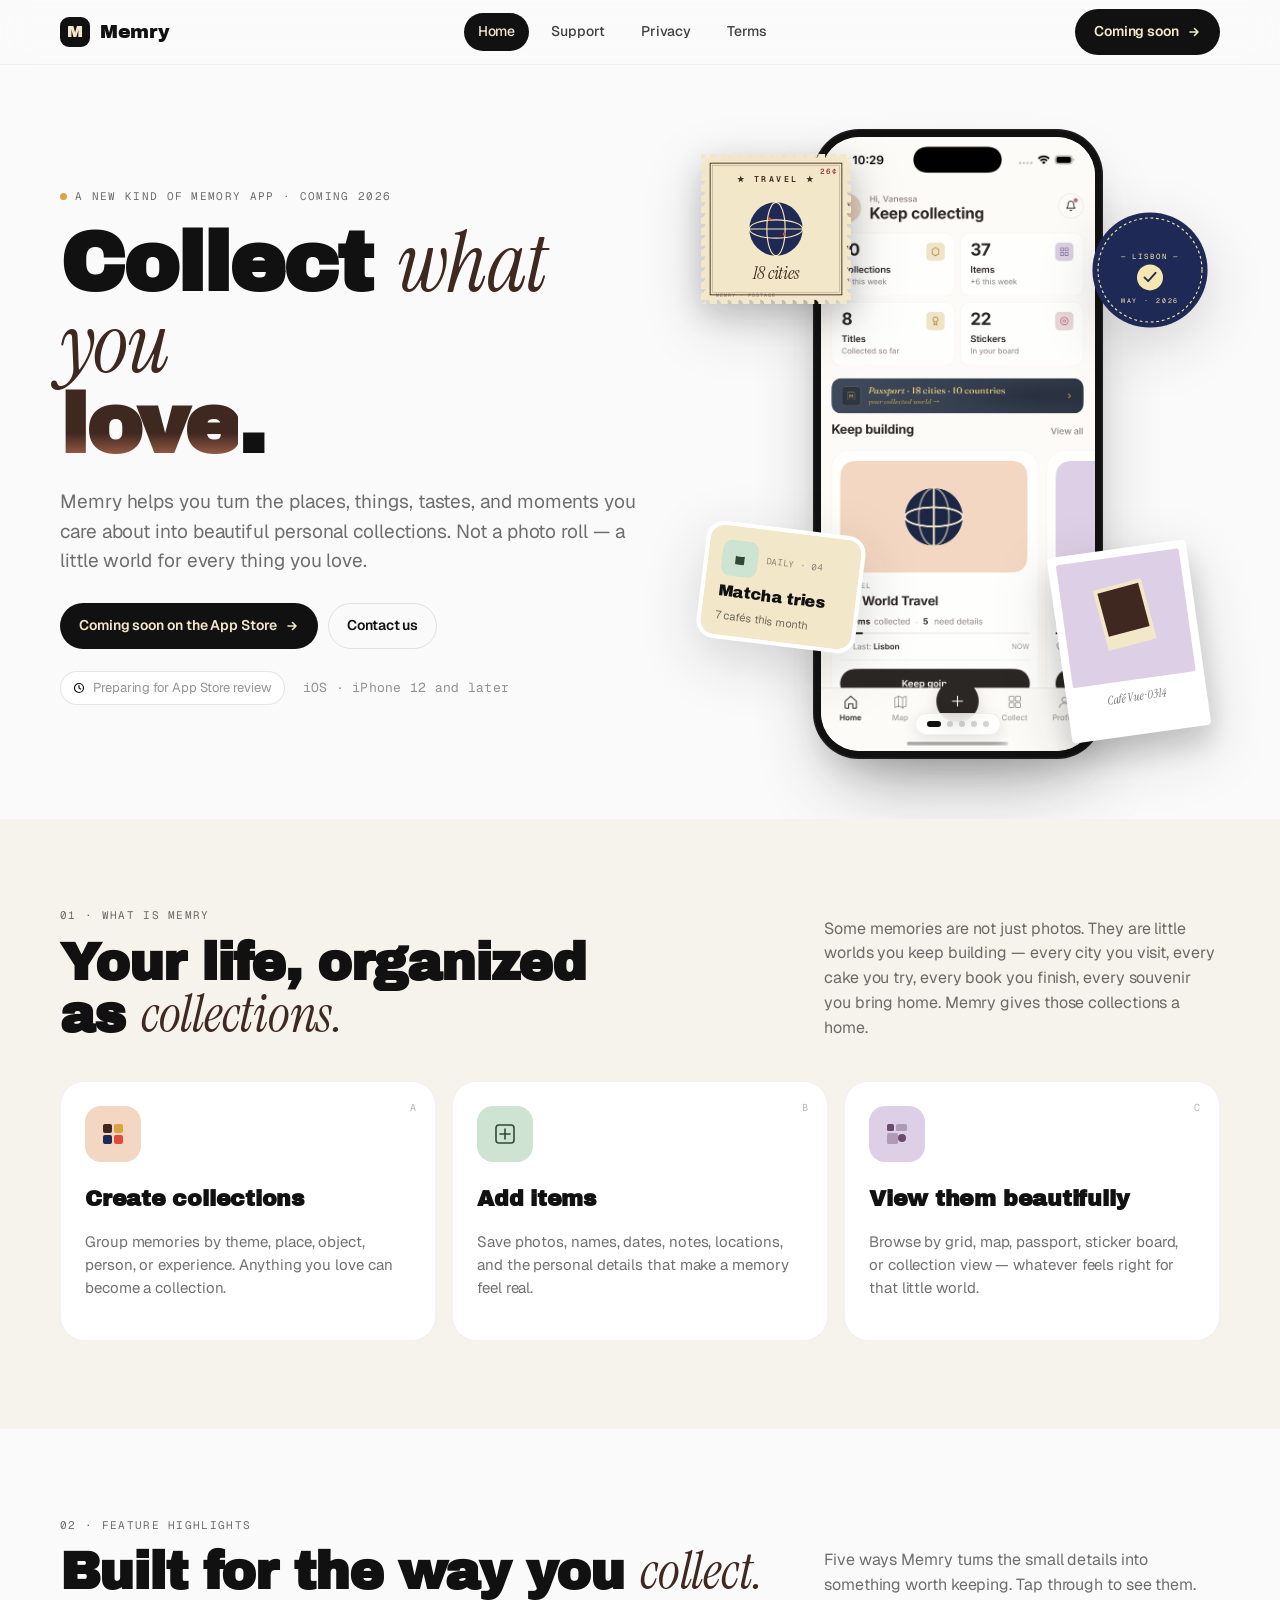
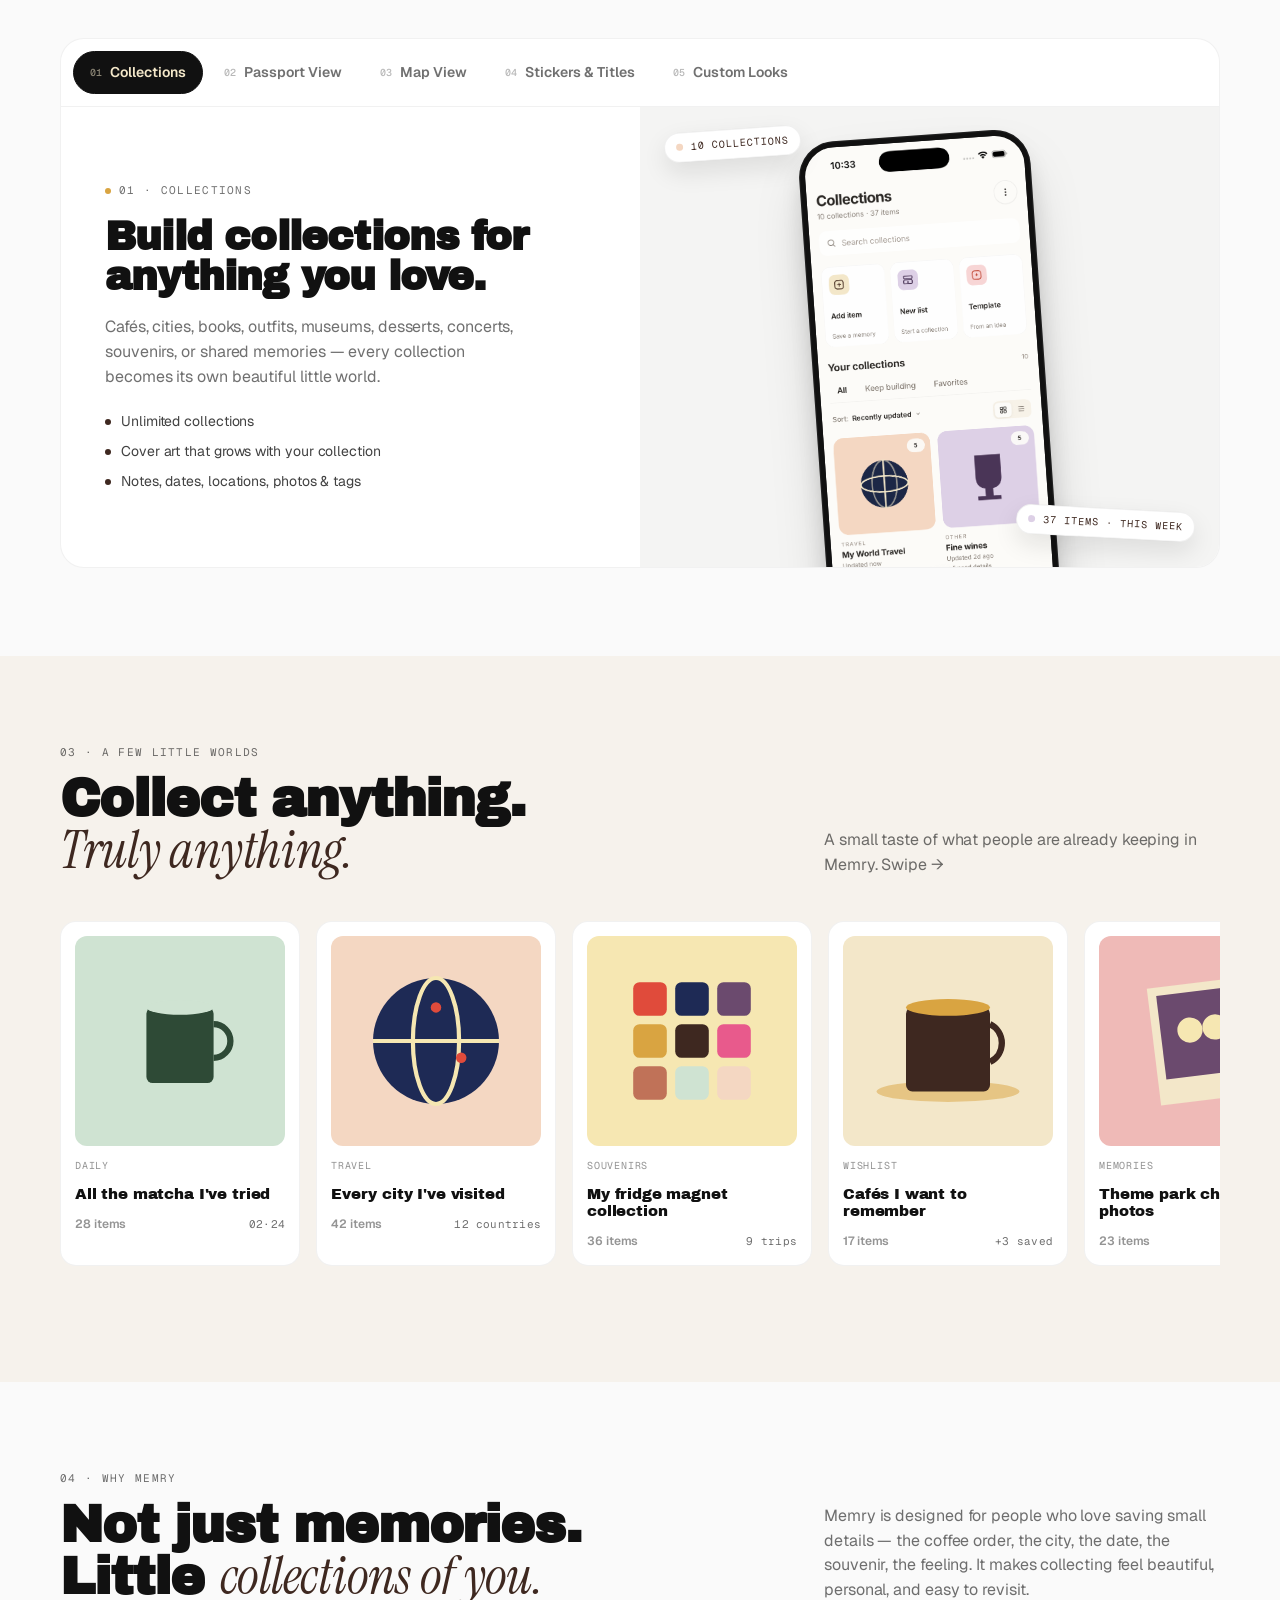
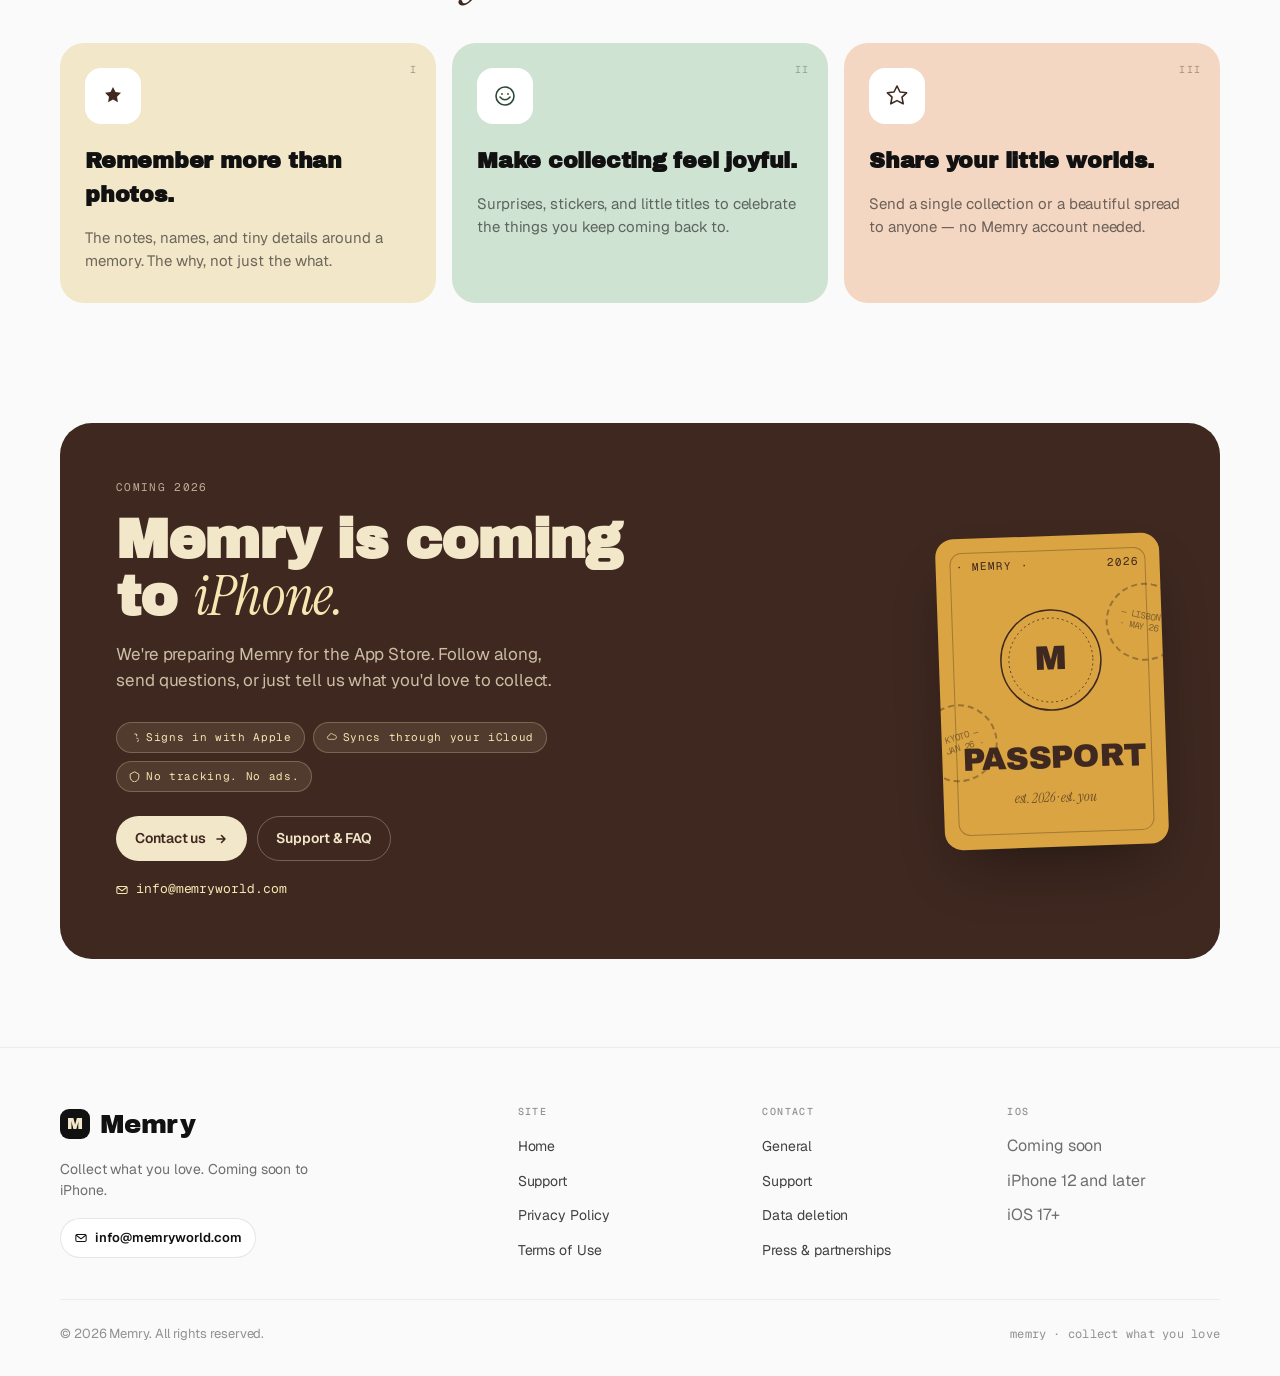
==== index.html @ 6cf56b03 "Switch to clean URLs to resolve redirect loop Cloudflare Workers Static Assets is enforcing its defa" ====
<!doctype html>
<html lang="en">
<head>
  <meta charset="utf-8"/>
  <meta name="viewport" content="width=device-width, initial-scale=1, viewport-fit=cover"/>
  <meta name="theme-color" content="#FAFAFA"/>
  <title>Memry · Collect what you love</title>
  <meta name="description" content="Memry helps you turn the places, things, tastes, and moments you care about into beautiful personal collections. Coming soon on the App Store."/>
  <meta property="og:title" content="Memry · Collect what you love"/>
  <meta property="og:description" content="Turn the places, things, tastes, and moments you care about into beautiful collections."/>
  <meta property="og:type" content="website"/>

  <link rel="preconnect" href="https://fonts.googleapis.com"/>
  <link rel="preconnect" href="https://fonts.gstatic.com" crossorigin/>
  <link href="https://fonts.googleapis.com/css2?family=Geist:wght@400;500;600;700&family=Geist+Mono:wght@400;500&family=Archivo+Black&family=Instrument+Serif:ital@0;1&display=swap" rel="stylesheet"/>
  <link rel="stylesheet" href="assets/site.css"/>
  <link rel="icon" type="image/svg+xml" href="data:image/svg+xml;utf8,<svg xmlns='http://www.w3.org/2000/svg' viewBox='0 0 32 32'><rect width='32' height='32' rx='9' fill='%23111'/><text x='16' y='22' text-anchor='middle' font-family='Archivo Black, sans-serif' font-size='18' fill='%23F3E7C9'>M</text></svg>"/>
</head>
<body>

<!-- =========================================================================
     HEADER
     ========================================================================= -->
<header class="site-header">
  <div class="bar">
    <a href="/" class="brand" aria-label="Memry home">
      <span class="logo-mark">M</span>
      <span class="wordmark">Memry</span>
    </a>

    <nav class="nav nav-desktop" aria-label="Primary">
      <a href="/" class="is-active">Home</a>
      <a href="/support">Support</a>
      <a href="/privacy">Privacy</a>
      <a href="/terms">Terms</a>
    </nav>

    <div class="nav-desktop">
      <a class="btn btn-primary" href="#launch">Coming soon
        <svg width="14" height="14" viewBox="0 0 14 14" fill="none"><path d="M3 7h8M7.5 3.5L11 7l-3.5 3.5" stroke="currentColor" stroke-width="1.6" stroke-linecap="round" stroke-linejoin="round"/></svg>
      </a>
    </div>

    <button class="menu-btn" data-nav-open aria-label="Open menu">
      <svg viewBox="0 0 18 18" fill="none"><path d="M2 5h14M2 9h14M2 13h14" stroke="currentColor" stroke-width="1.6" stroke-linecap="round"/></svg>
    </button>
  </div>
</header>

<div class="nav-sheet" data-nav-sheet>
  <div class="panel">
    <div style="display:flex;align-items:center;justify-content:space-between;margin-bottom:8px;">
      <div class="brand"><span class="logo-mark">M</span><span class="wordmark">Memry</span></div>
      <button class="menu-btn" data-nav-close aria-label="Close menu">
        <svg viewBox="0 0 18 18" fill="none"><path d="M4 4l10 10M14 4L4 14" stroke="currentColor" stroke-width="1.6" stroke-linecap="round"/></svg>
      </button>
    </div>
    <a href="/">Home <span class="mono muted" style="font-size:11px;">01</span></a>
    <a href="/support">Support <span class="mono muted" style="font-size:11px;">02</span></a>
    <a href="/privacy">Privacy <span class="mono muted" style="font-size:11px;">03</span></a>
    <a href="/terms">Terms <span class="mono muted" style="font-size:11px;">04</span></a>
    <div class="cta">
      <a class="btn btn-primary" href="#launch" style="justify-content:center;">Coming soon on the App Store</a>
      <a class="btn btn-ghost" href="mailto:info@memryworld.com" style="justify-content:center;">Contact us</a>
    </div>
  </div>
</div>

<!-- =========================================================================
     HERO
     ========================================================================= -->
<section class="hero">
  <div class="wrap">
    <div class="grid">

      <div class="hero-copy" data-reveal>
        <div class="eyebrow"><span class="dot"></span> A new kind of memory app · Coming 2026</div>

        <h1 class="headline">
          Collect <span class="serif">what you</span><br/><span class="word-cycle" data-cycle aria-live="polite"><span class="word-cur">love</span><span class="word-nxt" aria-hidden="true"></span><em class="word-period">.</em></span>
        </h1>

        <p class="sub">
          Memry helps you turn the places, things, tastes, and moments you care about into beautiful personal collections. Not a photo roll — a little world for every thing you love.
        </p>

        <div class="cta-row">
          <a class="btn btn-primary" href="#launch" data-magnet>
            Coming soon on the App Store
            <svg width="14" height="14" viewBox="0 0 14 14" fill="none"><path d="M3 7h8M7.5 3.5L11 7l-3.5 3.5" stroke="currentColor" stroke-width="1.6" stroke-linecap="round" stroke-linejoin="round"/></svg>
          </a>
          <a class="btn btn-ghost" href="mailto:info@memryworld.com" data-magnet>Contact us</a>
        </div>

        <div class="tiny-meta">
          <span class="pill">
            <svg width="12" height="12" viewBox="0 0 12 12" fill="none"><circle cx="6" cy="6" r="4.5" stroke="#111" stroke-width="1.2"/><path d="M6 3.5V6l1.6 1" stroke="#111" stroke-width="1.2" stroke-linecap="round"/></svg>
            Preparing for App Store review
          </span>
          <span class="mono">iOS · iPhone 12 and later</span>
        </div>
      </div>

      <!-- HERO STAGE — phone + floating stickers -->
      <div class="hero-stage" data-hero-stage data-reveal style="--d:.12s;">

        <!-- floating sticker · travel postage stamp (square) -->
        <div class="float f1" style="--r:-7deg;">
          <div class="stamp-postage">
            <svg viewBox="0 0 180 180" xmlns="http://www.w3.org/2000/svg" aria-label="Travel · 18 cities">
              <defs>
                <!-- top + bottom edge perforations -->
                <pattern id="perfHoriz" x="6" y="0" width="13" height="180" patternUnits="userSpaceOnUse">
                  <circle cx="0" cy="0" r="5" fill="black"/>
                  <circle cx="0" cy="180" r="5" fill="black"/>
                </pattern>
                <!-- left + right edge perforations -->
                <pattern id="perfVert" x="0" y="6" width="180" height="13" patternUnits="userSpaceOnUse">
                  <circle cx="0" cy="0" r="5" fill="black"/>
                  <circle cx="180" cy="0" r="5" fill="black"/>
                </pattern>
                <mask id="stampMask">
                  <rect width="180" height="180" fill="white"/>
                  <rect width="180" height="180" fill="url(#perfHoriz)"/>
                  <rect width="180" height="180" fill="url(#perfVert)"/>
                </mask>
              </defs>

              <g mask="url(#stampMask)">
                <!-- stamp paper -->
                <rect width="180" height="180" fill="#F3E7C9"/>

                <!-- inner border frames -->
                <rect x="11" y="11" width="158" height="158" fill="none" stroke="#3E2820" stroke-width="1.1"/>
                <rect x="14" y="14" width="152" height="152" fill="none" stroke="#3E2820" stroke-width="0.5" stroke-opacity="0.5"/>

                <!-- TRAVEL header -->
                <text x="90" y="34" text-anchor="middle"
                      font-family="'Geist Mono', monospace" font-size="10"
                      font-weight="600" letter-spacing="3" fill="#3E2820">★  TRAVEL  ★</text>

                <!-- globe art -->
                <g transform="translate(90, 90)">
                  <circle r="32" fill="#1E2A55"/>
                  <ellipse cx="0" cy="0" rx="32" ry="11" fill="none" stroke="#F6E7B2" stroke-width="1.4"/>
                  <ellipse cx="0" cy="0" rx="11" ry="32" fill="none" stroke="#F6E7B2" stroke-width="1.4"/>
                  <line x1="-32" y1="0" x2="32" y2="0" stroke="#F6E7B2" stroke-width="1.4"/>
                  <circle cx="-8" cy="-12" r="2" fill="#E04B3B"/>
                  <circle cx="10" cy="6" r="2" fill="#E04B3B"/>
                </g>

                <!-- caption -->
                <text x="90" y="150" text-anchor="middle"
                      font-family="'Instrument Serif', Georgia, serif"
                      font-style="italic" font-size="22" fill="#3E2820">18 cities</text>

                <!-- corner denomination -->
                <text x="164" y="24" text-anchor="end"
                      font-family="'Geist Mono', monospace" font-size="9"
                      font-weight="600" letter-spacing="1" fill="#9A3F3F">26¢</text>
                <text x="18" y="172" text-anchor="start"
                      font-family="'Geist Mono', monospace" font-size="6"
                      letter-spacing="1.2" fill="#3E2820" opacity="0.5">MEMRY · POSTAGE</text>
              </g>
            </svg>
          </div>
        </div>

        <!-- floating sticker · stamp -->
        <div class="float f2" style="--r:10deg;">
          <svg viewBox="0 0 140 140" width="130" height="130">
            <circle cx="70" cy="70" r="62" fill="#1E2A55"/>
            <circle cx="70" cy="70" r="56" fill="none" stroke="#F6E7B2" stroke-width="1.2" stroke-dasharray="3 3"/>
            <text x="70" y="58" text-anchor="middle" font-family="Geist Mono, monospace" font-size="8" letter-spacing="2" fill="#F6E7B2">— LISBON —</text>
            <circle cx="70" cy="78" r="14" fill="#F6E7B2"/>
            <path d="M64 78l4 4 8-9" stroke="#1E2A55" stroke-width="2" stroke-linecap="round" stroke-linejoin="round" fill="none"/>
            <text x="70" y="106" text-anchor="middle" font-family="Geist Mono, monospace" font-size="7" letter-spacing="2" fill="#F6E7B2">MAY · 2026</text>
          </svg>
        </div>

        <!-- the PHONE -->
        <div class="phone">
          <div class="screen">

            <!-- screen states (auto-cycle, real app screenshots) -->
            <div class="phone-states" data-phone-states>
              <div class="phone-state is-active" data-state="home">
                <img src="assets/screens/home.png" alt="Memry — Home screen" loading="eager" decoding="async" width="1206" height="2622"/>
              </div>
              <div class="phone-state" data-state="map">
                <img src="assets/screens/map.png" alt="Memry — Map screen" loading="lazy" decoding="async" width="1206" height="2622"/>
              </div>
              <div class="phone-state" data-state="collect">
                <img src="assets/screens/collect.png" alt="Memry — Collections screen" loading="lazy" decoding="async" width="1206" height="2622"/>
              </div>
              <div class="phone-state" data-state="passport">
                <img src="assets/screens/passport.png" alt="Memry — Passport view" loading="lazy" decoding="async" width="1206" height="2622"/>
              </div>
              <div class="phone-state" data-state="profile">
                <img src="assets/screens/profile.png" alt="Memry — Profile screen" loading="lazy" decoding="async" width="1206" height="2622"/>
              </div>
            </div>

            <!-- Screen indicator dots (overlay on home indicator area) -->
            <div class="phone-dots" data-phone-dots>
              <button class="is-active" aria-label="Show Home screen" data-goto="home"></button>
              <button aria-label="Show Map screen" data-goto="map"></button>
              <button aria-label="Show Collections screen" data-goto="collect"></button>
              <button aria-label="Show Passport view" data-goto="passport"></button>
              <button aria-label="Show Profile screen" data-goto="profile"></button>
            </div>

          </div>
        </div>

        <!-- floating sticker · matcha tile -->
        <div class="float f3" style="--r:7deg;">
          <div class="sticker" style="--r:7deg;">
            <div class="pad" style="background:var(--cream);display:flex;flex-direction:column;align-items:flex-start;gap:8px;padding:14px 14px 13px;">
              <div style="display:flex;align-items:center;gap:8px;width:100%;">
                <div style="width:36px;height:36px;border-radius:9px;background:var(--mint);display:grid;place-items:center;flex-shrink:0;">
                  <svg width="20" height="20" viewBox="0 0 40 40"><rect x="11" y="14" width="18" height="18" rx="2" fill="#2E4A36"/><ellipse cx="20" cy="14" rx="9" ry="2" fill="#CFE3D2"/></svg>
                </div>
                <div style="font-size:9px;font-family:'Geist Mono';letter-spacing:0.08em;text-transform:uppercase;color:var(--ink45);">DAILY · 04</div>
              </div>
              <div style="font-family:'Archivo Black';font-size:16px;letter-spacing:-0.015em;line-height:1.05;">Matcha tries</div>
              <div style="font-size:11px;color:var(--ink60);line-height:1.3;">7 cafés this month</div>
            </div>
          </div>
        </div>

        <!-- floating sticker · polaroid -->
        <div class="float f4" style="--r:-8deg;">
          <div style="background:#fff;padding:8px 8px 28px;border-radius:4px;box-shadow:0 16px 28px rgba(0,0,0,0.14);transform:rotate(-8deg);width:140px;">
            <div style="aspect-ratio:1/1;background:var(--lilac);border-radius:2px;overflow:hidden;position:relative;">
              <svg viewBox="0 0 100 100" style="position:absolute;inset:0;width:100%;height:100%;">
                <g transform="rotate(-7 50 50)">
                  <rect x="30" y="22" width="40" height="50" fill="#F3E7C9"/>
                  <rect x="33" y="25" width="34" height="36" fill="#3E2820"/>
                </g>
              </svg>
            </div>
            <div style="font-family:'Instrument Serif',serif;font-style:italic;font-size:12px;color:var(--ink60);margin-top:8px;text-align:center;">Café Vue · 03·14</div>
          </div>
        </div>

      </div>

    </div>
  </div>
</section>

<!-- =========================================================================
     SECTION 2 · WHAT IS MEMRY?
     ========================================================================= -->
<section class="section warm" id="what">
  <div class="wrap">
    <div class="head" data-reveal>
      <div>
        <div class="eyebrow">01 · What is Memry</div>
        <h2 class="title">Your life, organized as <span class="serif">collections.</span></h2>
      </div>
      <p>Some memories are not just photos. They are little worlds you keep building — every city you visit, every cake you try, every book you finish, every souvenir you bring home. Memry gives those collections a home.</p>
    </div>

    <div class="three-up">
      <article class="tile" data-reveal style="--d:.05s;">
        <div class="stamp">A</div>
        <div class="icon" style="background:var(--peach);">
          <svg width="28" height="28" viewBox="0 0 28 28" fill="none">
            <rect x="4" y="4"  width="9" height="9" rx="2" fill="#3E2820"/>
            <rect x="15" y="4"  width="9" height="9" rx="2" fill="#D9A441"/>
            <rect x="4" y="15" width="9" height="9" rx="2" fill="#1E2A55"/>
            <rect x="15" y="15" width="9" height="9" rx="2" fill="#E04B3B"/>
          </svg>
        </div>
        <h3>Create collections</h3>
        <p>Group memories by theme, place, object, person, or experience. Anything you love can become a collection.</p>
      </article>

      <article class="tile" data-reveal style="--d:.12s;">
        <div class="stamp">B</div>
        <div class="icon" style="background:var(--mint);">
          <svg width="28" height="28" viewBox="0 0 28 28" fill="none">
            <rect x="5" y="5" width="18" height="18" rx="3" fill="none" stroke="#2E4A36" stroke-width="1.6"/>
            <path d="M14 9v10M9 14h10" stroke="#2E4A36" stroke-width="1.6" stroke-linecap="round"/>
          </svg>
        </div>
        <h3>Add items</h3>
        <p>Save photos, names, dates, notes, locations, and the personal details that make a memory feel real.</p>
      </article>

      <article class="tile" data-reveal style="--d:.20s;">
        <div class="stamp">C</div>
        <div class="icon" style="background:var(--lilac);">
          <svg width="28" height="28" viewBox="0 0 28 28" fill="none">
            <rect x="4" y="4"  width="7" height="7" rx="1.5" fill="#6B4A6E"/>
            <rect x="13" y="4" width="11" height="7" rx="1.5" fill="#6B4A6E" opacity="0.4"/>
            <rect x="4" y="13" width="11" height="11" rx="1.5" fill="#6B4A6E" opacity="0.4"/>
            <circle cx="19" cy="18" r="4" fill="#6B4A6E"/>
          </svg>
        </div>
        <h3>View them beautifully</h3>
        <p>Browse by grid, map, passport, sticker board, or collection view — whatever feels right for that little world.</p>
      </article>
    </div>
  </div>
</section>

<!-- =========================================================================
     SECTION 3 · FEATURE TABS
     ========================================================================= -->
<section class="section" id="features">
  <div class="wrap">
    <div class="head" data-reveal>
      <div>
        <div class="eyebrow">02 · Feature highlights</div>
        <h2 class="title">Built for the way you <span class="serif">collect.</span></h2>
      </div>
      <p>Five ways Memry turns the small details into something worth keeping. Tap through to see them.</p>
    </div>

    <div class="feat-wrap" data-reveal>
      <div class="feat-tabs" role="tablist" data-feat-tabs>
        <button class="feat-tab" role="tab" data-feat="collections"><span class="idx">01</span> Collections</button>
        <button class="feat-tab" role="tab" data-feat="passport"><span class="idx">02</span> Passport View</button>
        <button class="feat-tab" role="tab" data-feat="map"><span class="idx">03</span> Map View</button>
        <button class="feat-tab" role="tab" data-feat="stickers"><span class="idx">04</span> Stickers &amp; Titles</button>
        <button class="feat-tab" role="tab" data-feat="looks"><span class="idx">05</span> Custom Looks</button>
      </div>

      <!-- COLLECTIONS -->
      <div class="feat-panel" data-feat-panel="collections">
        <div class="feat-text">
          <div class="eyebrow"><span style="width:6px;height:6px;border-radius:3px;background:var(--mustard);"></span> 01 · Collections</div>
          <h3>Build collections for anything you love.</h3>
          <p>Cafés, cities, books, outfits, museums, desserts, concerts, souvenirs, or shared memories — every collection becomes its own beautiful little world.</p>
          <ul>
            <li><span class="dot"></span> Unlimited collections</li>
            <li><span class="dot"></span> Cover art that grows with your collection</li>
            <li><span class="dot"></span> Notes, dates, locations, photos &amp; tags</li>
          </ul>
        </div>
        <div class="feat-visual" style="background:var(--paper2);">
          <div class="feat-device">
            <div class="mini" style="--mr:-4deg;">
              <img src="assets/screens/collect.png" alt="Memry — Collections list" loading="lazy" decoding="async"/>
            </div>
            <span class="deco-sticker" style="top:22px;left:24px;color:var(--cocoa);transform:rotate(-4deg);"><span class="dot" style="background:var(--peach);"></span>10 collections</span>
            <span class="deco-sticker" style="bottom:30px;right:24px;color:var(--cocoa);transform:rotate(3deg);"><span class="dot" style="background:var(--lilac);"></span>37 items · this week</span>
          </div>
        </div>
      </div>

      <!-- PASSPORT -->
      <div class="feat-panel" data-feat-panel="passport" style="display:none;">
        <div class="feat-text">
          <div class="eyebrow"><span style="width:6px;height:6px;border-radius:3px;background:var(--cocoa);"></span> 02 · Passport view</div>
          <h3>Turn collected memories into a passport.</h3>
          <p>Stamps, dates, and a place for everywhere you've been. A playful, tactile way to revisit the cities you've walked through.</p>
          <ul>
            <li><span class="dot"></span> Automatic stamps by city &amp; country</li>
            <li><span class="dot"></span> Hand-set typography on every page</li>
            <li><span class="dot"></span> Export or share a beautiful spread</li>
          </ul>
        </div>
        <div class="feat-visual" style="background:var(--cocoa);">
          <div class="feat-device">
            <div class="mini" style="--mr:3deg;">
              <img src="assets/screens/passport.png" alt="Memry — Passport view with city stamps" loading="lazy" decoding="async"/>
            </div>
            <span class="deco-sticker" style="top:34px;right:30px;background:var(--mustard);border-color:transparent;color:var(--cocoa);transform:rotate(8deg);">VISA · KYOTO</span>
            <span class="deco-sticker" style="bottom:38px;left:30px;background:var(--cream);border-color:transparent;color:var(--cocoa);transform:rotate(-6deg);">— PAGE I —</span>
          </div>
        </div>
      </div>

      <!-- MAP -->
      <div class="feat-panel" data-feat-panel="map" style="display:none;">
        <div class="feat-text">
          <div class="eyebrow"><span style="width:6px;height:6px;border-radius:3px;background:var(--tomato);"></span> 03 · Map view</div>
          <h3>See your memories by place.</h3>
          <p>Watch your world fill up as you collect. Rediscover where your collections have taken you — and where they want to go next.</p>
          <ul>
            <li><span class="dot"></span> Color-coded pins per collection</li>
            <li><span class="dot"></span> Cluster &amp; explore by region</li>
            <li><span class="dot"></span> Tap any pin to open the memory</li>
          </ul>
        </div>
        <div class="feat-visual" style="background:var(--sky);">
          <div class="feat-device">
            <div class="mini" style="--mr:-3deg;">
              <img src="assets/screens/map.png" alt="Memry — World map with city pins" loading="lazy" decoding="async"/>
            </div>
            <span class="deco-sticker" style="top:28px;left:28px;color:var(--ink);transform:rotate(-3deg);"><span class="dot" style="background:var(--tomato);"></span>18 cities · 10 countries</span>
            <span class="deco-sticker" style="bottom:34px;right:28px;color:var(--ink);transform:rotate(4deg);"><span class="dot" style="background:var(--mustard);"></span>27 memory pieces</span>
          </div>
        </div>
      </div>

      <!-- STICKERS -->
      <div class="feat-panel" data-feat-panel="stickers" style="display:none;">
        <div class="feat-text">
          <div class="eyebrow"><span style="width:6px;height:6px;border-radius:3px;background:var(--hotpink);"></span> 04 · Stickers &amp; titles</div>
          <h3>Unlock decorative stickers and titles.</h3>
          <p>The more you collect, the more little surprises arrive. Earn collectible titles like <em class="serif">City Explorer</em> or <em class="serif">Café Devotee</em> as your world grows.</p>
          <ul>
            <li><span class="dot"></span> Earned, never bought</li>
            <li><span class="dot"></span> Decorate any collection cover</li>
            <li><span class="dot"></span> Hidden surprises along the way</li>
          </ul>
        </div>
        <div class="feat-visual" style="background:var(--butter);">
          <div class="feat-device">
            <div class="mini" style="--mr:3deg;">
              <img src="assets/screens/profile.png" alt="Memry — Profile and sticker board" loading="lazy" decoding="async"/>
            </div>
            <span class="deco-sticker" style="top:30px;left:24px;background:var(--cocoa);color:var(--cream);border-color:transparent;transform:rotate(-6deg);">CITY · COLLECTOR</span>
            <span class="deco-sticker" style="bottom:32px;right:22px;background:var(--rose);color:var(--cocoa);border-color:transparent;transform:rotate(7deg);">+ 22 stickers</span>
          </div>
        </div>
      </div>

      <!-- LOOKS -->
      <div class="feat-panel" data-feat-panel="looks" style="display:none;">
        <div class="feat-text">
          <div class="eyebrow"><span style="width:6px;height:6px;border-radius:3px;background:var(--plum);"></span> 05 · Custom looks</div>
          <h3>Make every collection feel personal.</h3>
          <p>Choose soft backgrounds, cover art, layouts, and visual styles. Your sticker book of cafés shouldn't look like your wine cellar.</p>
          <ul>
            <li><span class="dot"></span> 30+ pastel grounds &amp; covers</li>
            <li><span class="dot"></span> Grid, list, board, &amp; map layouts</li>
            <li><span class="dot"></span> Cover graphics that match the subject</li>
          </ul>
        </div>
        <div class="feat-visual" style="background:var(--paper2);">
          <div style="position:absolute;inset:32px;display:flex;align-items:center;justify-content:center;gap:14px;">
            <div style="display:flex;flex-direction:column;gap:14px;transform:translateY(-12px);">
              <div style="width:120px;aspect-ratio:1/1;border-radius:14px;background:var(--peach);"></div>
              <div style="width:120px;aspect-ratio:1/1;border-radius:14px;background:var(--lilac);"></div>
            </div>
            <div style="display:flex;flex-direction:column;gap:14px;">
              <div style="width:120px;aspect-ratio:1/1;border-radius:14px;background:var(--mint);"></div>
              <div style="width:120px;aspect-ratio:1/1;border-radius:14px;background:var(--butter);"></div>
              <div style="width:120px;aspect-ratio:1/1;border-radius:14px;background:var(--blush);"></div>
            </div>
            <div style="display:flex;flex-direction:column;gap:14px;transform:translateY(-12px);">
              <div style="width:120px;aspect-ratio:1/1;border-radius:14px;background:var(--sage);"></div>
              <div style="width:120px;aspect-ratio:1/1;border-radius:14px;background:var(--sky);"></div>
            </div>
          </div>
          <div style="position:absolute;left:24px;bottom:24px;display:flex;gap:6px;">
            <span style="width:18px;height:18px;border-radius:50%;background:var(--peach);border:2px solid #fff;"></span>
            <span style="width:18px;height:18px;border-radius:50%;background:var(--mint);border:2px solid #fff;"></span>
            <span style="width:18px;height:18px;border-radius:50%;background:var(--butter);border:2px solid #fff;"></span>
            <span style="width:18px;height:18px;border-radius:50%;background:var(--lilac);border:2px solid #fff;"></span>
            <span style="width:18px;height:18px;border-radius:50%;background:var(--rose);border:2px solid #fff;"></span>
          </div>
        </div>
      </div>

    </div>
  </div>
</section>

<!-- =========================================================================
     SECTION 4 · EXAMPLE COLLECTIONS
     ========================================================================= -->
<section class="section warm" id="examples">
  <div class="wrap">
    <div class="head" data-reveal>
      <div>
        <div class="eyebrow">03 · A few little worlds</div>
        <h2 class="title">Collect anything. <span class="serif">Truly anything.</span></h2>
      </div>
      <p>A small taste of what people are already keeping in Memry. Swipe →</p>
    </div>

    <div class="ex-rail" data-reveal>

      <!-- matcha -->
      <article class="ex-card">
        <div class="cover" style="background:var(--mint);">
          <svg viewBox="0 0 100 100" style="position:absolute;inset:0;width:100%;height:100%;">
            <rect x="34" y="34" width="32" height="36" rx="3" fill="#2E4A36"/>
            <ellipse cx="50" cy="34" rx="16" ry="3.5" fill="#CFE3D2"/>
            <path d="M66 42 a 8 8 0 0 1 0 16" stroke="#2E4A36" stroke-width="3" fill="none"/>
          </svg>
        </div>
        <div class="cat">Daily</div>
        <div class="name">All the matcha I've tried</div>
        <div class="meta"><span class="count">28 items</span><span class="mono muted" style="font-size:11px;">02·24</span></div>
        <div class="back"><div><div class="b-eyebrow">Daily · 28 cups</div><div class="b-name">All the matcha I've tried</div></div><div class="b-items"><span>Kettl Tea · NYC</span><span>Ippodo · KYT</span><span>Cha-an · NYC</span><span>SongCha · SEL</span></div><div class="b-cta">Tap to flip back ←</div></div>
      </article>

      <!-- cities -->
      <article class="ex-card">
        <div class="cover" style="background:var(--peach);">
          <svg viewBox="0 0 100 100" style="position:absolute;inset:0;width:100%;height:100%;">
            <circle cx="50" cy="50" r="30" fill="#1E2A55"/>
            <ellipse cx="50" cy="50" rx="11" ry="30" fill="none" stroke="#F6E7B2" stroke-width="2"/>
            <line x1="20" y1="50" x2="80" y2="50" stroke="#F6E7B2" stroke-width="2"/>
            <circle cx="50" cy="34" r="2.5" fill="#E04B3B"/>
            <circle cx="62" cy="58" r="2.5" fill="#E04B3B"/>
          </svg>
        </div>
        <div class="cat">Travel</div>
        <div class="name">Every city I've visited</div>
        <div class="meta"><span class="count">42 items</span><span class="mono muted" style="font-size:11px;">12 countries</span></div>
        <div class="back"><div><div class="b-eyebrow">Travel · 12 countries</div><div class="b-name">Every city I've visited</div></div><div class="b-items"><span>Lisbon · 5d</span><span>Kyoto · 7d</span><span>Paris · 4d</span><span>Oaxaca · 6d</span></div><div class="b-cta">Tap to flip back ←</div></div>
      </article>

      <!-- magnets -->
      <article class="ex-card">
        <div class="cover" style="background:var(--butter);">
          <svg viewBox="0 0 100 100" style="position:absolute;inset:0;width:100%;height:100%;">
            <g>
              <rect x="22" y="22" width="16" height="16" rx="3" fill="#E04B3B"/>
              <rect x="42" y="22" width="16" height="16" rx="3" fill="#1E2A55"/>
              <rect x="62" y="22" width="16" height="16" rx="3" fill="#6B4A6E"/>
              <rect x="22" y="42" width="16" height="16" rx="3" fill="#D9A441"/>
              <rect x="42" y="42" width="16" height="16" rx="3" fill="#3E2820"/>
              <rect x="62" y="42" width="16" height="16" rx="3" fill="#E85A8C"/>
              <rect x="22" y="62" width="16" height="16" rx="3" fill="#C07258"/>
              <rect x="42" y="62" width="16" height="16" rx="3" fill="#CFE3D2"/>
              <rect x="62" y="62" width="16" height="16" rx="3" fill="#F4D7C2"/>
            </g>
          </svg>
        </div>
        <div class="cat">Souvenirs</div>
        <div class="name">My fridge magnet collection</div>
        <div class="meta"><span class="count">36 items</span><span class="mono muted" style="font-size:11px;">9 trips</span></div>
        <div class="back"><div><div class="b-eyebrow">Souvenirs · 9 trips</div><div class="b-name">My fridge magnet collection</div></div><div class="b-items"><span>Amsterdam</span><span>Rome</span><span>Berlin</span><span>Reykjavik</span></div><div class="b-cta">Tap to flip back ←</div></div>
      </article>

      <!-- cafés to remember -->
      <article class="ex-card">
        <div class="cover" style="background:var(--cream);">
          <svg viewBox="0 0 100 100" style="position:absolute;inset:0;width:100%;height:100%;">
            <ellipse cx="50" cy="74" rx="34" ry="5" fill="#D9A441" opacity="0.5"/>
            <rect x="30" y="34" width="40" height="40" rx="3" fill="#3E2820"/>
            <ellipse cx="50" cy="34" rx="20" ry="4" fill="#D9A441"/>
            <path d="M70 42 a 10 10 0 0 1 0 18" stroke="#3E2820" stroke-width="3" fill="none"/>
          </svg>
        </div>
        <div class="cat">Wishlist</div>
        <div class="name">Cafés I want to remember</div>
        <div class="meta"><span class="count">17 items</span><span class="mono muted" style="font-size:11px;">+3 saved</span></div>
        <div class="back"><div><div class="b-eyebrow">Wishlist · 17 saved</div><div class="b-name">Cafés I want to remember</div></div><div class="b-items"><span>Café Vue</span><span>Onibus · SP</span><span>%Arabica</span><span>Café Loustic</span></div><div class="b-cta">Tap to flip back ←</div></div>
      </article>

      <!-- theme park characters -->
      <article class="ex-card">
        <div class="cover" style="background:var(--rose);">
          <svg viewBox="0 0 100 100" style="position:absolute;inset:0;width:100%;height:100%;">
            <g transform="rotate(-7 50 50)">
              <rect x="26" y="22" width="48" height="56" fill="#F3E7C9"/>
              <rect x="30" y="26" width="40" height="40" fill="#6B4A6E"/>
              <circle cx="44" cy="44" r="6" fill="#F6E7B2"/>
              <circle cx="56" cy="44" r="6" fill="#F6E7B2"/>
            </g>
          </svg>
        </div>
        <div class="cat">Memories</div>
        <div class="name">Theme park character photos</div>
        <div class="meta"><span class="count">23 items</span><span class="mono muted" style="font-size:11px;">5 parks</span></div>
        <div class="back"><div><div class="b-eyebrow">Memories · 5 parks</div><div class="b-name">Character photos</div></div><div class="b-items"><span>Anaheim '22</span><span>Orlando '23</span><span>Tokyo '24</span><span>Paris '25</span></div><div class="b-cta">Tap to flip back ←</div></div>
      </article>

      <!-- books -->
      <article class="ex-card">
        <div class="cover" style="background:var(--sage);">
          <svg viewBox="0 0 100 100" style="position:absolute;inset:0;width:100%;height:100%;">
            <rect x="24" y="34" width="52" height="9" rx="2" fill="#F3E7C9"/>
            <rect x="19" y="47" width="62" height="9" rx="2" fill="#E04B3B"/>
            <rect x="27" y="60" width="46" height="9" rx="2" fill="#1E2A55"/>
          </svg>
        </div>
        <div class="cat">Literature</div>
        <div class="name">Books that shaped me</div>
        <div class="meta"><span class="count">52 items</span><span class="mono muted" style="font-size:11px;">since 2019</span></div>
        <div class="back"><div><div class="b-eyebrow">Literature · since 2019</div><div class="b-name">Books that shaped me</div></div><div class="b-items"><span>Just Kids</span><span>Bluets</span><span>Pachinko</span><span>The Argonauts</span></div><div class="b-cta">Tap to flip back ←</div></div>
      </article>

      <!-- restaurants -->
      <article class="ex-card">
        <div class="cover" style="background:var(--blush);">
          <svg viewBox="0 0 100 100" style="position:absolute;inset:0;width:100%;height:100%;">
            <circle cx="50" cy="50" r="28" fill="#F3E7C9"/>
            <circle cx="50" cy="50" r="16" fill="#D9A441"/>
            <circle cx="50" cy="50" r="6" fill="#3E2820"/>
          </svg>
        </div>
        <div class="cat">Shared</div>
        <div class="name">Restaurants with my favorite person</div>
        <div class="meta"><span class="count">14 items</span><span class="mono muted" style="font-size:11px;">our list</span></div>
        <div class="back"><div><div class="b-eyebrow">Shared · our list</div><div class="b-name">Restaurants with my favorite person</div></div><div class="b-items"><span>Lilia</span><span>Estela</span><span>Wildair</span><span>Frenchette</span></div><div class="b-cta">Tap to flip back ←</div></div>
      </article>

      <!-- flowers -->
      <article class="ex-card">
        <div class="cover" style="background:var(--lilac);">
          <svg viewBox="0 0 100 100" style="position:absolute;inset:0;width:100%;height:100%;">
            <g>
              <ellipse cx="50" cy="34" rx="10" ry="16" fill="#F7D5D5"/>
              <ellipse cx="34" cy="50" rx="16" ry="10" fill="#F7D5D5"/>
              <ellipse cx="66" cy="50" rx="16" ry="10" fill="#F7D5D5"/>
              <ellipse cx="50" cy="66" rx="10" ry="16" fill="#F7D5D5"/>
              <circle cx="50" cy="50" r="9" fill="#D9A441"/>
            </g>
          </svg>
        </div>
        <div class="cat">Living</div>
        <div class="name">Flowers I've seen this spring</div>
        <div class="meta"><span class="count">19 items</span><span class="mono muted" style="font-size:11px;">04·26</span></div>
        <div class="back"><div><div class="b-eyebrow">Living · spring '26</div><div class="b-name">Flowers I've seen this spring</div></div><div class="b-items"><span>Magnolia</span><span>Tulip</span><span>Peony</span><span>Cherry blossom</span></div><div class="b-cta">Tap to flip back ←</div></div>
      </article>

    </div>
  </div>
</section>

<!-- =========================================================================
     SECTION 5 · WHY MEMRY?
     ========================================================================= -->
<section class="section" id="why">
  <div class="wrap">
    <div class="head" data-reveal>
      <div>
        <div class="eyebrow">04 · Why Memry</div>
        <h2 class="title">Not just memories. Little <span class="serif">collections of you.</span></h2>
      </div>
      <p>Memry is designed for people who love saving small details — the coffee order, the city, the date, the souvenir, the feeling. It makes collecting feel beautiful, personal, and easy to revisit.</p>
    </div>

    <div class="three-up">
      <article class="tile" data-reveal style="background:var(--cream);border-color:transparent;">
        <div class="stamp" style="color:var(--cocoa);opacity:0.4;">i</div>
        <div class="icon" style="background:var(--white);">
          <svg width="28" height="28" viewBox="0 0 28 28" fill="none">
            <path d="M14 5l2.5 5 5.5.8-4 3.9.9 5.5L14 17.6 9.1 20.2l.9-5.5-4-3.9 5.5-.8L14 5z" fill="#3E2820"/>
          </svg>
        </div>
        <h3>Remember more than photos.</h3>
        <p>The notes, names, and tiny details around a memory. The why, not just the what.</p>
      </article>

      <article class="tile" data-reveal style="--d:.08s;background:var(--mint);border-color:transparent;">
        <div class="stamp" style="color:var(--forest);opacity:0.4;">ii</div>
        <div class="icon" style="background:var(--white);">
          <svg width="28" height="28" viewBox="0 0 28 28" fill="none">
            <circle cx="14" cy="14" r="9" stroke="#2E4A36" stroke-width="1.6"/>
            <path d="M9 15c1.5 1.8 3.2 2.8 5 2.8s3.5-1 5-2.8" stroke="#2E4A36" stroke-width="1.6" stroke-linecap="round"/>
            <circle cx="11" cy="12" r="0.9" fill="#2E4A36"/>
            <circle cx="17" cy="12" r="0.9" fill="#2E4A36"/>
          </svg>
        </div>
        <h3>Make collecting feel joyful.</h3>
        <p>Surprises, stickers, and little titles to celebrate the things you keep coming back to.</p>
      </article>

      <article class="tile" data-reveal style="--d:.16s;background:var(--peach);border-color:transparent;">
        <div class="stamp" style="color:var(--cocoa);opacity:0.4;">iii</div>
        <div class="icon" style="background:var(--white);">
          <svg width="28" height="28" viewBox="0 0 28 28" fill="none">
            <path d="M14 4l3 6 6.6.8L19 15.2l1.2 6.6L14 18.6 7.8 21.8 9 15.2 4.4 10.8 11 10z" fill="none" stroke="#3E2820" stroke-width="1.6" stroke-linejoin="round"/>
          </svg>
        </div>
        <h3>Share your little worlds.</h3>
        <p>Send a single collection or a beautiful spread to anyone — no Memry account needed.</p>
      </article>
    </div>
  </div>
</section>

<!-- =========================================================================
     SECTION 6 · APP STORE LAUNCH
     ========================================================================= -->
<section class="section" id="launch" style="padding-top:32px;">
  <div class="wrap">
    <div class="launch" data-reveal>
      <div class="grid">
        <div>
          <div class="eyebrow" style="color:rgba(243,231,201,0.7);margin-bottom:16px;">Coming 2026</div>
          <h2>Memry is coming <br/>to <span class="serif">iPhone.</span></h2>
          <p>We're preparing Memry for the App Store. Follow along, send questions, or just tell us what you'd love to collect.</p>
          <div style="display:flex;flex-wrap:wrap;gap:8px;margin-bottom:24px;">
            <span style="display:inline-flex;align-items:center;gap:6px;font-family:'Geist Mono',monospace;font-size:11px;letter-spacing:0.06em;color:var(--butter);background:rgba(246,231,178,0.10);border:1px solid rgba(246,231,178,0.25);padding:6px 12px;border-radius:999px;">
              <svg width="11" height="11" viewBox="0 0 24 24" fill="currentColor"><path d="M17.5 12.5a4.5 4.5 0 011.4 8.7 1 1 0 11-.6-1.9 2.5 2.5 0 10-.8-4.8 1 1 0 11-.6-1.9c.2-.1.4-.1.6-.1zm-3.4-9.5a4 4 0 013.5 5.9 1 1 0 11-1.7-1 2 2 0 00-2.6-2.7 1 1 0 11-.8-1.8c.5-.2 1-.4 1.6-.4z"/></svg>
              Signs in with Apple
            </span>
            <span style="display:inline-flex;align-items:center;gap:6px;font-family:'Geist Mono',monospace;font-size:11px;letter-spacing:0.06em;color:var(--butter);background:rgba(246,231,178,0.10);border:1px solid rgba(246,231,178,0.25);padding:6px 12px;border-radius:999px;">
              <svg width="11" height="11" viewBox="0 0 24 24" fill="none"><path d="M7 16a4 4 0 010-8 5 5 0 019.6-1.5A4 4 0 0119 16H7z" stroke="currentColor" stroke-width="1.6"/></svg>
              Syncs through your iCloud
            </span>
            <span style="display:inline-flex;align-items:center;gap:6px;font-family:'Geist Mono',monospace;font-size:11px;letter-spacing:0.06em;color:var(--butter);background:rgba(246,231,178,0.10);border:1px solid rgba(246,231,178,0.25);padding:6px 12px;border-radius:999px;">
              <svg width="11" height="11" viewBox="0 0 14 14" fill="none"><path d="M7 1l5.5 3v3.5c0 3.3-2.4 5.5-5.5 6.5C3.9 13 1.5 10.8 1.5 7.5V4L7 1z" stroke="currentColor" stroke-width="1.2"/></svg>
              No tracking. No ads.
            </span>
          </div>
          <div style="display:flex;flex-wrap:wrap;gap:10px;">
            <a class="btn btn-cream" href="mailto:info@memryworld.com">
              Contact us
              <svg width="14" height="14" viewBox="0 0 14 14" fill="none"><path d="M3 7h8M7.5 3.5L11 7l-3.5 3.5" stroke="currentColor" stroke-width="1.6" stroke-linecap="round" stroke-linejoin="round"/></svg>
            </a>
            <a class="btn btn-outline" href="/support">Support &amp; FAQ</a>
          </div>
          <a class="email" href="mailto:info@memryworld.com">
            <svg width="12" height="12" viewBox="0 0 14 14" fill="none"><rect x="1" y="3" width="12" height="8" rx="1.5" stroke="currentColor" stroke-width="1.2"/><path d="M1.5 3.8L7 8l5.5-4.2" stroke="currentColor" stroke-width="1.2" stroke-linecap="round"/></svg>
            info@memryworld.com
          </a>
        </div>

        <div class="passport" aria-hidden="true">
          <div class="pass-top"><span>· MEMRY ·</span><span>2026</span></div>
          <svg class="crest" viewBox="0 0 110 110">
            <circle cx="55" cy="55" r="50" fill="none" stroke="#3E2820" stroke-width="1.5"/>
            <circle cx="55" cy="55" r="42" fill="none" stroke="#3E2820" stroke-width="0.8" stroke-dasharray="2 3"/>
            <text x="55" y="64" text-anchor="middle" font-family="Archivo Black, sans-serif" font-size="34" fill="#3E2820">M</text>
          </svg>
          <div class="pass-name">PASSPORT</div>
          <div class="pass-sub">est. 2026 · est. you</div>
          <div class="stamps">
            <div class="stamp s1">— LISBON —<br/>· MAY 26 ·</div>
            <div class="stamp s2">— KYOTO —<br/>· JAN 26 ·</div>
          </div>
        </div>
      </div>
    </div>
  </div>
</section>

<!-- =========================================================================
     FOOTER
     ========================================================================= -->
<footer class="site-footer">
  <div class="wrap">
    <div class="grid">
      <div class="brand-blk">
        <div class="brand" style="margin-bottom:14px;">
          <span class="logo-mark">M</span>
          <span class="word">Memry</span>
        </div>
        <p>Collect what you love. Coming soon to iPhone.</p>
        <a class="btn btn-soft" href="mailto:info@memryworld.com" style="font-size:13px;padding:9px 14px;">
          <svg width="12" height="12" viewBox="0 0 14 14" fill="none"><rect x="1" y="3" width="12" height="8" rx="1.5" stroke="currentColor" stroke-width="1.2"/><path d="M1.5 3.8L7 8l5.5-4.2" stroke="currentColor" stroke-width="1.2" stroke-linecap="round"/></svg>
          info@memryworld.com
        </a>
      </div>

      <div>
        <h4>Site</h4>
        <ul>
          <li><a href="/">Home</a></li>
          <li><a href="/support">Support</a></li>
          <li><a href="/privacy">Privacy Policy</a></li>
          <li><a href="/terms">Terms of Use</a></li>
        </ul>
      </div>

      <div>
        <h4>Contact</h4>
        <ul>
          <li><a href="mailto:info@memryworld.com">General</a></li>
          <li><a href="mailto:support@memryworld.com">Support</a></li>
          <li><a href="mailto:support@memryworld.com?subject=Data%20Deletion%20Request">Data deletion</a></li>
          <li><a href="mailto:info@memryworld.com?subject=Press">Press &amp; partnerships</a></li>
        </ul>
      </div>

      <div>
        <h4>iOS</h4>
        <ul>
          <li><span class="muted">Coming soon</span></li>
          <li><span class="muted">iPhone 12 and later</span></li>
          <li><span class="muted">iOS 17+</span></li>
        </ul>
      </div>
    </div>

    <div class="legal">
      <div>© 2026 Memry. All rights reserved.</div>
      <div class="mono">memry · collect what you love</div>
    </div>
  </div>
</footer>

<script src="assets/site.js"></script>
</body>
</html>
---- assets/site.css ----
/* =========================================================================
   Memry · marketing site
   Visual DNA continues the in-app system: warm white, near-black ink,
   storybook pastel grounds, Rhode-warm accents, Geist + Archivo Black.
   ========================================================================= */

:root {
  /* Surfaces */
  --white:   #FFFFFF;
  --paper:   #FAFAFA;
  --paper2:  #F4F4F3;
  --warm:    #F6F2EC;        /* warm off-white band */
  --hair:    rgba(17,17,17,0.06);
  --hairS:   rgba(17,17,17,0.04);
  --line:    rgba(17,17,17,0.10);

  /* Ink */
  --ink:     #111111;
  --ink80:   rgba(17,17,17,0.80);
  --ink60:   rgba(17,17,17,0.60);
  --ink45:   rgba(17,17,17,0.45);
  --ink30:   rgba(17,17,17,0.30);

  /* Storybook pastel grounds */
  --blush:   #F7D5D5;
  --mint:    #CFE3D2;
  --butter:  #F6E7B2;
  --sky:     #C9DEEA;
  --lilac:   #DDD0E6;
  --peach:   #F4D7C2;
  --sage:    #D4DFC7;
  --rose:    #EFBAB7;
  --cream:   #F3E7C9;

  /* Deeper accents — wordmarks, subjects, stamps */
  --cocoa:   #3E2820;
  --mustard: #D9A441;
  --tomato:  #E04B3B;
  --navy:    #1E2A55;
  --forest:  #2E4A36;
  --plum:    #6B4A6E;
  --clay:    #C07258;
  --hotpink: #E85A8C;

  --radius-sm: 10px;
  --radius:    16px;
  --radius-lg: 24px;
  --radius-xl: 32px;

  --shadow-sm: 0 1px 2px rgba(17,17,17,0.04), 0 1px 1px rgba(17,17,17,0.03);
  --shadow:    0 8px 24px -8px rgba(17,17,17,0.10), 0 2px 6px rgba(17,17,17,0.04);
  --shadow-lg: 0 24px 48px -16px rgba(17,17,17,0.18), 0 6px 16px rgba(17,17,17,0.06);

  --container: 1200px;
  --gutter: 20px;
}

* { box-sizing: border-box; }
html { scroll-behavior: smooth; -webkit-text-size-adjust: 100%; }
body {
  margin: 0;
  background: var(--paper);
  color: var(--ink);
  font-family: 'Geist', -apple-system, BlinkMacSystemFont, 'Helvetica Neue', sans-serif;
  font-size: 16px;
  line-height: 1.55;
  letter-spacing: -0.005em;
  -webkit-font-smoothing: antialiased;
  text-rendering: optimizeLegibility;
}

img, svg { display: block; max-width: 100%; }
a { color: inherit; text-decoration: none; }
button { font: inherit; cursor: pointer; }

/* utilities --------------------------------------------------------------- */
.mono     { font-family: 'Geist Mono', ui-monospace, Menlo, monospace; letter-spacing: 0.02em; }
.display  { font-family: 'Archivo Black', 'Geist', sans-serif; letter-spacing: -0.015em; line-height: 0.96; }
.serif    { font-family: 'Instrument Serif', 'Iowan Old Style', Georgia, serif; font-style: italic; letter-spacing: -0.005em; }
.wrap     { max-width: var(--container); margin: 0 auto; padding: 0 var(--gutter); }
.eyebrow  { font-family: 'Geist Mono', ui-monospace, Menlo, monospace; font-size: 11px; letter-spacing: 0.12em; text-transform: uppercase; color: var(--ink60); }
.muted    { color: var(--ink60); }

/* =========================================================================
   HEADER
   ========================================================================= */
.site-header {
  position: sticky; top: 0; z-index: 50;
  background: rgba(250,250,250,0.82);
  backdrop-filter: saturate(180%) blur(14px);
  -webkit-backdrop-filter: saturate(180%) blur(14px);
  border-bottom: 1px solid var(--hairS);
}
.site-header .bar {
  display: flex; align-items: center; justify-content: space-between;
  height: 64px; max-width: var(--container); margin: 0 auto; padding: 0 var(--gutter);
}
.brand { display: flex; align-items: center; gap: 10px; }
.brand .logo-mark {
  width: 30px; height: 30px; border-radius: 9px; background: var(--ink);
  display: grid; place-items: center; color: var(--cream);
  font-family: 'Archivo Black', sans-serif; font-size: 17px; letter-spacing: -0.02em;
}
.brand .wordmark {
  font-family: 'Archivo Black', sans-serif; font-size: 19px; letter-spacing: -0.015em; color: var(--ink);
}

.nav { display: flex; align-items: center; gap: 8px; }
.nav a {
  padding: 8px 14px; border-radius: 999px; font-size: 14px; font-weight: 500; color: var(--ink80);
  transition: background .15s, color .15s;
}
.nav a:hover { background: var(--hair); color: var(--ink); }
.nav a.is-active { background: var(--ink); color: var(--cream); }

.btn {
  display: inline-flex; align-items: center; gap: 8px;
  padding: 11px 18px; border-radius: 999px; font-size: 14px; font-weight: 600;
  border: 1px solid transparent; transition: transform .15s, background .15s, border-color .15s, box-shadow .15s;
  white-space: nowrap;
}
.btn-primary { background: var(--ink); color: var(--cream); }
.btn-primary:hover { transform: translateY(-1px); box-shadow: var(--shadow); }
.btn-ghost  { background: transparent; color: var(--ink); border-color: var(--line); }
.btn-ghost:hover  { background: var(--ink); color: var(--cream); border-color: var(--ink); }
.btn-soft   { background: var(--white); color: var(--ink); border-color: var(--line); }
.btn-soft:hover { background: var(--ink); color: var(--cream); border-color: var(--ink); }

.menu-btn {
  display: none; width: 40px; height: 40px; border-radius: 999px;
  border: 1px solid var(--line); background: var(--white); color: var(--ink);
  align-items: center; justify-content: center;
}
.menu-btn svg { width: 18px; height: 18px; }

@media (max-width: 760px) {
  .nav-desktop { display: none; }
  .menu-btn    { display: inline-flex; }
  .site-header .bar { height: 60px; }
}

/* mobile nav sheet */
.nav-sheet {
  position: fixed; inset: 0; z-index: 60; background: rgba(17,17,17,0.36);
  opacity: 0; pointer-events: none; transition: opacity .2s;
}
.nav-sheet[data-open="true"] { opacity: 1; pointer-events: auto; }
.nav-sheet .panel {
  position: absolute; top: 12px; right: 12px; left: 12px;
  background: var(--white); border-radius: var(--radius-lg); padding: 22px;
  box-shadow: var(--shadow-lg);
  transform: translateY(-12px) scale(0.98); transition: transform .25s;
}
.nav-sheet[data-open="true"] .panel { transform: translateY(0) scale(1); }
.nav-sheet .panel a {
  display: flex; align-items: center; justify-content: space-between;
  padding: 14px 4px; border-bottom: 1px solid var(--hairS);
  font-size: 17px; font-weight: 500;
}
.nav-sheet .panel a:last-of-type { border-bottom: 0; }
.nav-sheet .panel .cta { margin-top: 16px; display: grid; gap: 10px; }

/* =========================================================================
   HERO
   ========================================================================= */
.hero {
  position: relative;
  padding: 64px 0 60px;
  overflow: hidden;
}
.hero .grid {
  display: grid; grid-template-columns: 1.05fr 0.95fr; gap: 56px; align-items: center;
}
.hero .eyebrow { margin-bottom: 18px; display: inline-flex; align-items: center; gap: 8px; }
.hero .eyebrow .dot { width: 7px; height: 7px; border-radius: 4px; background: var(--mustard); }

.headline {
  font-family: 'Archivo Black', sans-serif;
  font-size: clamp(40px, 7vw, 84px);
  line-height: 0.96; letter-spacing: -0.025em;
  margin: 0 0 22px;
  text-wrap: balance;
}
.headline .serif {
  font-family: 'Instrument Serif', Georgia, serif;
  font-weight: 400; font-style: italic;
  letter-spacing: -0.01em;
  color: var(--cocoa);
}
.sub {
  font-size: clamp(16px, 1.6vw, 19px); color: var(--ink60);
  max-width: 52ch; margin: 0 0 28px;
  text-wrap: pretty;
}
.cta-row { display: flex; flex-wrap: wrap; gap: 10px; align-items: center; }

.tiny-meta {
  margin-top: 22px; display: flex; flex-wrap: wrap; gap: 18px; align-items: center;
  color: var(--ink45); font-size: 13px;
}
.tiny-meta .pill {
  display: inline-flex; align-items: center; gap: 8px;
  padding: 6px 12px; border: 1px solid var(--line); border-radius: 999px;
  background: var(--white);
}

/* hero stage — phone + floating stickers */
.hero-stage {
  position: relative; aspect-ratio: 1/1.02;
  display: grid; place-items: center;
}
.phone {
  position: relative;
  width: 290px; aspect-ratio: 1206 / 2622;
  border-radius: 46px;
  background: #111;
  padding: 8px;
  box-shadow:
    0 40px 80px -30px rgba(17,17,17,0.45),
    0 18px 36px -16px rgba(17,17,17,0.20),
    inset 0 0 0 1.5px rgba(255,255,255,0.06);
  z-index: 2;
}
.phone .screen {
  position: relative;
  width: 100%; height: 100%;
  background: var(--paper);
  border-radius: 38px;
  overflow: hidden;
}

.float {
  position: absolute; z-index: 3;
  filter: drop-shadow(0 18px 28px rgba(17,17,17,0.16));
  animation: floaty 7s ease-in-out infinite;
}
.float.f1 { top: 4%;  left: 1%;  width: 150px; animation-delay: -1.2s; }
.float.f2 { top: 12%; right: 1%;  width: 130px; animation-delay: -2.4s; }
.float.f3 { bottom: 18%; left: 1%; width: 160px; animation-delay: -3.6s; }
.float.f4 { bottom: 4%; right: 4%; width: 140px; animation-delay: -4.8s; }
@keyframes floaty {
  0%,100% { transform: translateY(0) rotate(var(--r,0deg)); }
  50%     { transform: translateY(-10px) rotate(calc(var(--r,0deg) + 1.2deg)); }
}

/* postage-stamp wrapper for the travel stamp float */
.stamp-postage {
  width: 100%;
  display: block;
  filter: drop-shadow(0 10px 16px rgba(17,17,17,0.18));
}
.stamp-postage svg {
  display: block; width: 100%; height: auto;
}

@media (max-width: 1024px) {
  .hero { padding: 28px 0 40px; }
  .hero .grid { grid-template-columns: 1fr; gap: 28px; }
  .hero-stage {
    aspect-ratio: auto;
    height: auto;
    min-height: 0;
    padding: 36px 6px;
    width: 100%;
    max-width: 480px;
    margin: 0 auto;
  }
  .phone {
    width: min(78vw, 320px);
    padding: 7px;
    border-radius: 40px;
  }
  .phone .screen { border-radius: 33px; }
  /* tighter floats that peek from the corners of the phone */
  .float.f1 { top: 0;    left: 0;    width: 118px; }
  .float.f2 { top: 14%;  right: 0;   width: 100px; }
  .float.f3 { bottom: 18%; left: 0;  width: 122px; }
  .float.f4 { bottom: 0; right: 0;   width: 110px; }
}
@media (max-width: 420px) {
  .hero-stage { padding: 24px 0; }
  .phone { width: 80vw; }
  .float.f1 { width: 92px;  top: 0;    left: 0; }
  .float.f2 { width: 80px;  top: 12%;  right: 0; }
  .float.f3 { width: 96px;  bottom: 16%; left: 0; }
  .float.f4 { width: 86px;  bottom: 0; right: 0; }
}

/* sticker base */
.sticker {
  border-radius: 18px;
  border: 4px solid var(--white);
  background: var(--white);
  overflow: hidden;
  transform: rotate(var(--r,0deg));
}
.sticker .pad {
  border-radius: 14px;
  padding: 14px 14px 12px;
  display: grid; gap: 6px;
}
.sticker .top {
  display: flex; align-items: center; gap: 8px;
  font-family: 'Geist Mono', monospace; font-size: 10px; letter-spacing: 0.08em; text-transform: uppercase;
}
.sticker .num {
  font-family: 'Archivo Black', sans-serif; font-size: 28px; line-height: 1;
}
.sticker .lbl {
  font-size: 13px; font-weight: 600;
}

/* =========================================================================
   SECTION SHELL
   ========================================================================= */
.section { padding: 88px 0; position: relative; }
.section.compact { padding: 64px 0; }
.section.warm { background: var(--warm); }
.section.cocoa { background: var(--cocoa); color: var(--cream); }
.section.cocoa .muted { color: rgba(243,231,201,0.7); }
.section.cocoa .eyebrow { color: rgba(243,231,201,0.7); }

.section .head {
  display: flex; align-items: flex-end; justify-content: space-between;
  gap: 24px; margin-bottom: 40px;
}
.section .head .title {
  font-family: 'Archivo Black', sans-serif;
  font-size: clamp(30px, 4.5vw, 52px); line-height: 1.0; letter-spacing: -0.02em;
  margin: 12px 0 0; max-width: 22ch; text-wrap: balance;
}
.section .head .title .serif {
  font-family: 'Instrument Serif', Georgia, serif; font-style: italic; font-weight: 400;
  color: var(--cocoa);
}
.section.cocoa .head .title .serif { color: var(--butter); }
.section .head p { color: var(--ink60); max-width: 36ch; margin: 0; font-size: 16px; }

@media (max-width: 1024px) {
  .section { padding: 64px 0; }
  .section .head { flex-direction: column; align-items: flex-start; gap: 12px; margin-bottom: 28px; }
}

/* =========================================================================
   3-UP CARDS (What is Memry, Why Memry)
   ========================================================================= */
.three-up { display: grid; grid-template-columns: repeat(3, 1fr); gap: 16px; }
@media (max-width: 1024px) { .three-up { grid-template-columns: repeat(2, 1fr); } }
@media (max-width: 640px)  { .three-up { grid-template-columns: 1fr; } }

.tile {
  position: relative;
  background: var(--white);
  border: 1px solid var(--hair);
  border-radius: var(--radius-lg);
  padding: 24px;
  display: flex; flex-direction: column; gap: 14px;
  min-height: 260px;
  transition: transform .25s, box-shadow .25s, border-color .25s;
}
.tile:hover { transform: translateY(-3px); box-shadow: var(--shadow); border-color: var(--line); }
.tile .icon {
  width: 56px; height: 56px; border-radius: 16px;
  display: grid; place-items: center;
}
.tile h3 {
  font-family: 'Archivo Black', sans-serif; font-size: 22px; letter-spacing: -0.01em; margin: 6px 0 0;
}
.tile p { color: var(--ink60); margin: 0; font-size: 15px; }
.tile .stamp {
  position: absolute; top: 18px; right: 18px;
  font-family: 'Geist Mono', monospace; font-size: 10px; letter-spacing: 0.12em;
  text-transform: uppercase; color: var(--ink30);
}

/* =========================================================================
   FEATURE TABS
   ========================================================================= */
.feat-wrap {
  background: var(--white); border: 1px solid var(--hair); border-radius: var(--radius-lg);
  overflow: hidden;
}
.feat-tabs {
  display: flex; overflow-x: auto; gap: 4px; padding: 12px;
  border-bottom: 1px solid var(--hair); scrollbar-width: none;
}
.feat-tabs::-webkit-scrollbar { display: none; }
.feat-tab {
  border: 1px solid transparent;
  background: transparent;
  padding: 10px 16px; border-radius: 999px; white-space: nowrap;
  font-size: 14px; font-weight: 600; color: var(--ink60);
  transition: background .15s, color .15s, border-color .15s;
  display: inline-flex; align-items: center; gap: 8px;
}
.feat-tab .idx {
  font-family: 'Geist Mono', monospace; font-size: 10px; color: var(--ink30); font-weight: 500;
}
.feat-tab:hover { color: var(--ink); background: var(--paper2); }
.feat-tab[aria-selected="true"] {
  background: var(--ink); color: var(--cream); border-color: var(--ink);
}
.feat-tab[aria-selected="true"] .idx { color: rgba(243,231,201,0.55); }

.feat-panel {
  display: grid; grid-template-columns: 1fr 1fr; gap: 0;
  min-height: 460px;
}
@media (max-width: 1024px) { .feat-panel { grid-template-columns: 1fr; } }

.feat-text { padding: 44px; display: flex; flex-direction: column; justify-content: center; gap: 18px; }
.feat-text .eyebrow { display: inline-flex; align-items: center; gap: 8px; }
.feat-text h3 {
  font-family: 'Archivo Black', sans-serif;
  font-size: clamp(28px, 3.4vw, 40px); letter-spacing: -0.02em; line-height: 1.0;
  margin: 0;
}
.feat-text p { color: var(--ink60); margin: 0; font-size: 16px; max-width: 38ch; }
.feat-text ul { list-style: none; padding: 0; margin: 4px 0 0; display: grid; gap: 8px; }
.feat-text li { display: flex; align-items: center; gap: 10px; font-size: 14px; color: var(--ink80); }
.feat-text li .dot { width: 6px; height: 6px; border-radius: 4px; background: var(--cocoa); }

.feat-visual { position: relative; overflow: hidden; min-height: 380px; }

/* mini device frame for the feature visuals */
.feat-device {
  position: absolute; inset: 0;
  display: grid; place-items: center;
  padding: 28px;
}
.feat-device .mini {
  position: relative;
  width: min(56%, 232px); aspect-ratio: 1206 / 2622;
  border-radius: 36px;
  background: #111;
  padding: 6px;
  box-shadow:
    0 30px 60px -20px rgba(0,0,0,0.35),
    0 12px 28px -10px rgba(0,0,0,0.22),
    inset 0 0 0 1.2px rgba(255,255,255,0.06);
  transform: rotate(var(--mr, -3deg));
  transition: transform .45s cubic-bezier(.2,.7,.3,1.2);
}
.feat-panel:hover .feat-device .mini { transform: rotate(0) translateY(-4px); }
.feat-device .mini img {
  display: block;
  width: 100%; height: 100%;
  object-fit: cover;
  border-radius: 30px;
}
.feat-device .deco-sticker {
  position: absolute;
  font-family: 'Geist Mono', monospace; font-size: 10px;
  text-transform: uppercase; letter-spacing: 0.1em;
  padding: 6px 11px; border-radius: 999px;
  background: var(--white); border: 1px solid var(--hair);
  box-shadow: 0 10px 24px rgba(17,17,17,0.10);
  z-index: 2;
  display: inline-flex; align-items: center; gap: 8px;
}
.feat-device .deco-sticker .dot { width: 7px; height: 7px; border-radius: 4px; }

@media (max-width: 1024px) {
  .feat-device { padding: 32px; }
  .feat-device .mini { width: 200px; }
}

/* =========================================================================
   EXAMPLE COLLECTIONS — horizontal carousel + grid
   ========================================================================= */
.ex-rail {
  display: grid; grid-auto-flow: column; grid-auto-columns: 240px;
  gap: 16px; overflow-x: auto; padding: 4px 4px 28px;
  scroll-snap-type: x mandatory;
  scrollbar-width: none; -webkit-overflow-scrolling: touch;
}
.ex-rail::-webkit-scrollbar { display: none; }
.ex-card {
  scroll-snap-align: start;
  background: var(--white); border: 1px solid var(--hair); border-radius: var(--radius);
  padding: 14px; display: flex; flex-direction: column; gap: 12px;
  transition: transform .2s, box-shadow .2s;
}
.ex-card:hover { transform: translateY(-3px); box-shadow: var(--shadow); }
.ex-card .cover {
  position: relative; aspect-ratio: 1/1; border-radius: 12px; overflow: hidden;
}
.ex-card .meta {
  display: flex; align-items: center; justify-content: space-between;
}
.ex-card .name {
  font-family: 'Archivo Black', sans-serif; font-size: 15px; letter-spacing: -0.01em;
  line-height: 1.15;
}
.ex-card .cat { font-family: 'Geist Mono', monospace; font-size: 10px; letter-spacing: 0.08em; text-transform: uppercase; color: var(--ink45); }
.ex-card .count { font-size: 12px; color: var(--ink45); font-weight: 600; }

/* =========================================================================
   LAUNCH SECTION
   ========================================================================= */
.launch {
  background: var(--cocoa); color: var(--cream);
  border-radius: var(--radius-xl);
  padding: 56px;
  position: relative; overflow: hidden;
}
.launch .grid { display: grid; grid-template-columns: 1.1fr 0.9fr; gap: 32px; align-items: center; }
.launch h2 {
  font-family: 'Archivo Black', sans-serif;
  font-size: clamp(34px, 4.6vw, 56px); line-height: 1; letter-spacing: -0.02em; margin: 0 0 16px;
}
.launch h2 .serif { font-family: 'Instrument Serif', Georgia, serif; font-style: italic; font-weight: 400; color: var(--butter); }
.launch p { color: rgba(243,231,201,0.78); font-size: 17px; max-width: 42ch; margin: 0 0 28px; }
.launch .btn-cream { background: var(--cream); color: var(--cocoa); }
.launch .btn-cream:hover { background: var(--white); }
.launch .btn-outline { background: transparent; color: var(--cream); border-color: rgba(243,231,201,0.3); }
.launch .btn-outline:hover { background: rgba(243,231,201,0.10); border-color: var(--cream); }
.launch .email { display: inline-flex; gap: 8px; align-items: center; margin-top: 18px; color: var(--butter); font-family: 'Geist Mono', monospace; font-size: 13px; }

.launch .passport {
  position: relative; aspect-ratio: 0.72/1; max-width: 360px; justify-self: end;
  border-radius: 18px; background: var(--mustard);
  padding: 20px; box-shadow: 0 30px 60px -20px rgba(0,0,0,0.4);
  transform: rotate(-2deg);
}
.launch .passport::after {
  content: ''; position: absolute; inset: 14px; border: 1.5px solid rgba(62,40,32,0.35);
  border-radius: 12px; pointer-events: none;
}
.launch .passport .pass-top { display: flex; justify-content: space-between; color: var(--cocoa); font-family: 'Geist Mono', monospace; font-size: 11px; letter-spacing: 0.1em; }
.launch .passport .crest {
  margin: 32px auto 18px; width: 110px; height: 110px;
}
.launch .passport .pass-name {
  font-family: 'Archivo Black', sans-serif; font-size: 32px; letter-spacing: -0.02em; text-align: center; color: var(--cocoa);
}
.launch .passport .pass-sub {
  font-family: 'Instrument Serif', Georgia, serif; font-style: italic; text-align: center; color: rgba(62,40,32,0.7); font-size: 14px; margin-top: 4px;
}
.launch .passport .stamps {
  position: absolute; inset: 0; pointer-events: none;
}
.launch .passport .stamp {
  position: absolute; width: 78px; height: 78px; border-radius: 50%;
  border: 2px dashed rgba(62,40,32,0.4); display: grid; place-items: center;
  color: rgba(62,40,32,0.55); font-family: 'Geist Mono', monospace; font-size: 9px; text-align: center;
  line-height: 1.2; padding: 4px;
}
.launch .passport .stamp.s1 { top: 16%; right: -22px; transform: rotate(12deg); }
.launch .passport .stamp.s2 { bottom: 22%; left: -22px; transform: rotate(-14deg); }

@media (max-width: 1024px) {
  .launch { padding: 32px; border-radius: var(--radius-lg); }
  .launch .grid { grid-template-columns: 1fr; gap: 28px; }
  .launch .passport { transform: rotate(-2deg) scale(0.85); justify-self: center; margin-top: 6px; }
}

/* =========================================================================
   FOOTER
   ========================================================================= */
.site-footer {
  background: var(--paper); padding: 56px 0 32px;
  border-top: 1px solid var(--hair);
}
.site-footer .grid {
  display: grid; grid-template-columns: 2fr 1fr 1fr 1fr; gap: 32px;
  padding-bottom: 36px; border-bottom: 1px solid var(--hair);
}
.site-footer .brand-blk .word {
  font-family: 'Archivo Black', sans-serif; font-size: 26px; letter-spacing: -0.02em;
}
.site-footer .brand-blk p { color: var(--ink60); margin: 6px 0 16px; max-width: 28ch; font-size: 14px; }
.site-footer h4 {
  font-family: 'Geist Mono', monospace; font-size: 10px; letter-spacing: 0.14em;
  text-transform: uppercase; color: var(--ink45); margin: 0 0 14px; font-weight: 500;
}
.site-footer ul { list-style: none; padding: 0; margin: 0; display: grid; gap: 10px; }
.site-footer li a { font-size: 14px; color: var(--ink80); transition: color .15s; }
.site-footer li a:hover { color: var(--ink); }
.site-footer .legal {
  display: flex; justify-content: space-between; align-items: center;
  padding-top: 24px; color: var(--ink45); font-size: 13px;
}
.site-footer .legal .mono { font-size: 12px; }

@media (max-width: 1024px) {
  .site-footer .grid { grid-template-columns: 1fr 1fr; gap: 28px; }
  .site-footer .brand-blk { grid-column: 1 / -1; }
  .site-footer .legal { flex-direction: column; gap: 8px; align-items: flex-start; }
}
@media (max-width: 520px) {
  .site-footer .grid { grid-template-columns: 1fr; }
}

/* =========================================================================
   DOC PAGES (support / privacy / terms)
   ========================================================================= */
.doc-hero {
  padding: 56px 0 32px;
  border-bottom: 1px solid var(--hair);
  background: var(--warm);
}
.doc-hero .eyebrow { margin-bottom: 14px; display: inline-flex; align-items: center; gap: 8px; }
.doc-hero h1 {
  font-family: 'Archivo Black', sans-serif; font-size: clamp(36px, 5.5vw, 64px);
  letter-spacing: -0.025em; line-height: 1; margin: 0 0 14px;
}
.doc-hero h1 .serif { font-family: 'Instrument Serif', Georgia, serif; font-style: italic; font-weight: 400; color: var(--cocoa); }
.doc-hero p { color: var(--ink60); font-size: 18px; max-width: 54ch; margin: 0; }

.doc { padding: 56px 0 80px; }
.doc-grid { display: grid; grid-template-columns: 240px 1fr; gap: 64px; align-items: start; }
@media (max-width: 1024px) { .doc-grid { grid-template-columns: 1fr; gap: 24px; } }

.doc-toc {
  position: sticky; top: 80px;
  font-size: 13px;
}
.doc-toc h4 {
  font-family: 'Geist Mono', monospace; font-size: 10px; letter-spacing: 0.14em;
  text-transform: uppercase; color: var(--ink45); margin: 0 0 14px; font-weight: 500;
}
.doc-toc ul { list-style: none; padding: 0; margin: 0; display: grid; gap: 6px; }
.doc-toc a {
  display: block; padding: 6px 10px; border-radius: 8px; color: var(--ink60);
  border-left: 2px solid transparent;
  transition: background .15s, color .15s, border-color .15s;
}
.doc-toc a:hover { background: var(--paper2); color: var(--ink); }
@media (max-width: 1024px) {
  .doc-toc { position: static; }
  .doc-toc ul { display: flex; flex-wrap: wrap; gap: 6px; }
  .doc-toc a { padding: 8px 14px; border-radius: 999px; background: var(--white); border: 1px solid var(--hair); border-left: 1px solid var(--hair); }
}

.doc-body { max-width: 70ch; font-size: 16px; }
.doc-body h2 {
  font-family: 'Archivo Black', sans-serif; font-size: 26px; letter-spacing: -0.015em;
  margin: 56px 0 14px; line-height: 1.1; scroll-margin-top: 90px;
}
.doc-body h2:first-child { margin-top: 0; }
.doc-body h3 {
  font-size: 16px; font-weight: 700; margin: 24px 0 8px; letter-spacing: -0.005em;
}
.doc-body p { color: var(--ink80); margin: 0 0 16px; }
.doc-body ul { color: var(--ink80); margin: 0 0 18px; padding-left: 22px; }
.doc-body li { margin-bottom: 8px; }
.doc-body a.link { color: var(--cocoa); border-bottom: 1px solid currentColor; }
.doc-body a.link:hover { color: var(--ink); }
.doc-body .updated {
  display: inline-flex; align-items: center; gap: 8px;
  font-family: 'Geist Mono', monospace; font-size: 11px; letter-spacing: 0.1em;
  color: var(--ink45); text-transform: uppercase;
  background: var(--white); border: 1px solid var(--hair);
  padding: 6px 12px; border-radius: 999px; margin-bottom: 28px;
}

/* contact card (support) */
.contact-row { display: grid; grid-template-columns: 1fr 1fr; gap: 16px; margin-bottom: 32px; }
@media (max-width: 600px) { .contact-row { grid-template-columns: 1fr; } }
.contact-card {
  background: var(--white); border: 1px solid var(--hair); border-radius: var(--radius);
  padding: 22px;
}
.contact-card .lbl { font-family: 'Geist Mono', monospace; font-size: 10px; letter-spacing: 0.14em; text-transform: uppercase; color: var(--ink45); }
.contact-card h3 { font-family: 'Archivo Black', sans-serif; font-size: 18px; letter-spacing: -0.01em; margin: 6px 0 10px; }
.contact-card p { font-size: 14px; color: var(--ink60); margin: 0 0 14px; }
.contact-card a.email {
  display: inline-flex; align-items: center; gap: 8px;
  font-family: 'Geist Mono', monospace; font-size: 13px; color: var(--cocoa);
  background: var(--cream); padding: 8px 14px; border-radius: 999px;
}
.contact-card a.email:hover { background: var(--butter); color: var(--cocoa); }

/* FAQ */
.faq { display: grid; gap: 10px; }
.faq details {
  background: var(--white); border: 1px solid var(--hair); border-radius: var(--radius);
  padding: 4px 4px; transition: box-shadow .2s;
}
.faq details[open] { box-shadow: var(--shadow); }
.faq summary {
  list-style: none; padding: 18px 20px; cursor: pointer;
  display: flex; align-items: center; justify-content: space-between; gap: 16px;
  font-weight: 600; font-size: 16px;
}
.faq summary::-webkit-details-marker { display: none; }
.faq summary .icon {
  width: 28px; height: 28px; border-radius: 999px;
  background: var(--paper2); display: grid; place-items: center;
  flex-shrink: 0; transition: transform .25s, background .15s;
}
.faq summary .icon svg { width: 12px; height: 12px; }
.faq details[open] summary .icon { transform: rotate(45deg); background: var(--cocoa); color: var(--cream); }
.faq details[open] summary .icon svg path { stroke: var(--cream); }
.faq .body {
  padding: 0 20px 20px; color: var(--ink60); font-size: 15px; max-width: 64ch;
}
.faq .body a { color: var(--cocoa); border-bottom: 1px solid currentColor; }

/* reveal-on-scroll */
[data-reveal] { opacity: 0; transform: translateY(14px); transition: opacity .7s, transform .7s; transition-delay: var(--d, 0s); }
[data-reveal].in { opacity: 1; transform: none; }

@media (prefers-reduced-motion: reduce) {
  *, *::before, *::after { animation: none !important; transition: none !important; }
  [data-reveal] { opacity: 1; transform: none; }
}

/* =========================================================================
   INTERACTIONS · Phone screen-state cycling
   ========================================================================= */
.phone-states {
  position: absolute;
  inset: 0;
  overflow: hidden;
  border-radius: inherit;
}
.phone-state {
  position: absolute; inset: 0;
  opacity: 0; pointer-events: none;
  transform: translateY(6px) scale(0.992);
  transition: opacity .55s ease, transform .55s ease;
  overflow: hidden;
}
.phone-state.is-active {
  opacity: 1; pointer-events: auto;
  transform: none;
}
.phone-state img {
  position: absolute; inset: 0;
  width: 100%; height: 100%;
  object-fit: cover;
  object-position: center top;
  display: block;
}
.phone-state[data-state="map"] .pin {
  animation: pin-pop .6s cubic-bezier(.18,.9,.32,1.28) both;
}
@keyframes pin-pop {
  0%   { transform: scale(0);   }
  60%  { transform: scale(1.18); }
  100% { transform: scale(1);   }
}
.phone-state[data-state="passport"] .pp-stamp {
  animation: stamp-in .55s cubic-bezier(.2,.7,.3,1.2) both;
}
.phone-state[data-state="passport"] .pp-stamp:nth-child(1) { animation-delay: .05s; }
.phone-state[data-state="passport"] .pp-stamp:nth-child(2) { animation-delay: .12s; }
.phone-state[data-state="passport"] .pp-stamp:nth-child(3) { animation-delay: .19s; }
.phone-state[data-state="passport"] .pp-stamp:nth-child(4) { animation-delay: .26s; }
.phone-state[data-state="passport"] .pp-stamp:nth-child(5) { animation-delay: .33s; }
.phone-state[data-state="passport"] .pp-stamp:nth-child(6) { animation-delay: .40s; }
@keyframes stamp-in {
  0%   { opacity: 0; transform: var(--tx, rotate(0deg)) scale(0.4); }
  100% { opacity: 1; }
}

/* screen indicator dots — floating chip in the bottom safe area of the screen */
.phone-dots {
  position: absolute; bottom: 16px; left: 50%; transform: translateX(-50%);
  display: flex; gap: 6px; z-index: 4;
  background: rgba(255,255,255,0.78);
  -webkit-backdrop-filter: blur(10px);
  backdrop-filter: blur(10px);
  padding: 7px 11px; border-radius: 999px;
  border: 1px solid rgba(17,17,17,0.06);
  box-shadow: 0 4px 14px rgba(17,17,17,0.1);
}
.phone-dots button {
  width: 6px; height: 6px; border-radius: 50%;
  background: rgba(17,17,17,0.18); border: 0; padding: 0; cursor: pointer;
  transition: background .25s, width .25s;
}
.phone-dots button.is-active { background: var(--ink); width: 14px; border-radius: 4px; }

/* bottom nav tabs interactivity */
.navtab {
  display: flex; flex-direction: column; align-items: center; gap: 3px;
  cursor: pointer; transition: transform .15s, color .15s;
}
.navtab:hover { transform: translateY(-2px); color: var(--ink) !important; }

/* =========================================================================
   INTERACTIONS · Hero word-cycle (Collect what you LOVE/VISIT/TASTE/SAVE/SHARE)
   ========================================================================= */
.word-cycle {
  position: relative;
  display: inline-block;
  vertical-align: top;
}
.word-cur, .word-nxt {
  display: inline-block;
  position: relative;
  background: linear-gradient(180deg, var(--cocoa) 60%, var(--clay) 100%);
  -webkit-background-clip: text;
  background-clip: text;
  color: transparent;
}
.word-nxt {
  position: absolute; top: 0; left: 0;
  opacity: 0; transform: translateY(0.45em);
}
.word-cycle.swap .word-cur {
  animation: word-out .55s cubic-bezier(.6,.05,.55,.06) forwards;
}
.word-cycle.swap .word-nxt {
  animation: word-in .55s cubic-bezier(.2,.7,.3,1.1) forwards;
}
@keyframes word-out {
  to { opacity: 0; transform: translateY(-0.5em); }
}
@keyframes word-in {
  to { opacity: 1; transform: translateY(0); }
}
.word-period { font-style: normal; }

/* =========================================================================
   INTERACTIONS · Draggable hero stickers
   ========================================================================= */
.float { cursor: grab; touch-action: none; user-select: none; transition: filter .25s; }
.float:active { cursor: grabbing; animation-play-state: paused; }
.float.dragging { animation: none; z-index: 9; filter: drop-shadow(0 22px 36px rgba(17,17,17,0.24)); }
.float.tossed { transition: transform .8s cubic-bezier(.18,.9,.32,1.28); }

/* hint affordance on first hover */
.float::after {
  content: "drag me";
  position: absolute; top: -22px; left: 50%; transform: translateX(-50%);
  background: var(--ink); color: var(--cream);
  font-family: 'Geist Mono', monospace; font-size: 9px;
  letter-spacing: 0.08em; text-transform: uppercase;
  padding: 4px 8px; border-radius: 999px;
  opacity: 0; transition: opacity .2s, transform .2s;
  pointer-events: none; white-space: nowrap;
}
.float:hover::after { opacity: 1; transform: translateX(-50%) translateY(-2px); }

/* =========================================================================
   INTERACTIONS · Example-card tilt
   ========================================================================= */
.ex-card {
  transform-style: preserve-3d;
  will-change: transform;
  transition: transform .25s, box-shadow .25s;
}
.ex-card .cover { transition: transform .3s; transform-style: preserve-3d; }
.ex-card:hover .cover { transform: translateZ(20px); }
.ex-card .name, .ex-card .meta, .ex-card .cat { transition: transform .3s; }
.ex-card:hover .name { transform: translateZ(12px); }

/* tap to flip — back-of-card detail */
.ex-card { position: relative; cursor: pointer; }
.ex-card .back {
  position: absolute; inset: 14px;
  background: var(--cocoa); color: var(--cream);
  border-radius: 12px; padding: 16px;
  opacity: 0; pointer-events: none;
  transform: rotateY(-180deg);
  transition: opacity .4s, transform .5s cubic-bezier(.2,.7,.3,1.2);
  display: flex; flex-direction: column; justify-content: space-between;
}
.ex-card.flipped .back { opacity: 1; pointer-events: auto; transform: rotateY(0); }
.ex-card.flipped .cover,
.ex-card.flipped .name,
.ex-card.flipped .meta,
.ex-card.flipped .cat { opacity: 0.15; }
.ex-card .back .b-eyebrow { font-family: 'Geist Mono', monospace; font-size: 9px; letter-spacing: 0.12em; text-transform: uppercase; color: rgba(243,231,201,0.55); }
.ex-card .back .b-name { font-family: 'Archivo Black', sans-serif; font-size: 16px; line-height: 1.1; letter-spacing: -0.01em; margin: 6px 0; }
.ex-card .back .b-items { display: grid; grid-template-columns: 1fr 1fr; gap: 4px; font-size: 11px; color: var(--butter); margin-top: 6px; }
.ex-card .back .b-items span::before { content: "· "; color: rgba(243,231,201,0.5); }
.ex-card .back .b-cta { font-family: 'Geist Mono', monospace; font-size: 10px; letter-spacing: 0.1em; color: var(--butter); align-self: flex-start; }

/* =========================================================================
   INTERACTIONS · Magnetic CTA buttons
   ========================================================================= */
.btn[data-magnet] { will-change: transform; transition: transform .2s, background .15s; }

/* =========================================================================
   INTERACTIONS · Animated stat counters
   ========================================================================= */
.count-up { font-variant-numeric: tabular-nums; }

/* =========================================================================
   INTERACTIONS · Section eyebrow ticker (subtle scroll-driven)
   ========================================================================= */
.scroll-progress {
  position: fixed; left: 0; right: 0; top: 0; height: 2px;
  background: transparent; z-index: 100; pointer-events: none;
}
.scroll-progress > span {
  display: block; height: 100%; width: 0%;
  background: linear-gradient(90deg, var(--cocoa), var(--mustard), var(--tomato));
  transition: width .08s linear;
}

/* =========================================================================
   INTERACTIONS · Feature tab content slide-in
   ========================================================================= */
.feat-panel { animation: panel-in .45s cubic-bezier(.2,.7,.3,1.1) both; }
@keyframes panel-in {
  0%   { opacity: 0; transform: translateY(8px); }
  100% { opacity: 1; transform: none; }
}
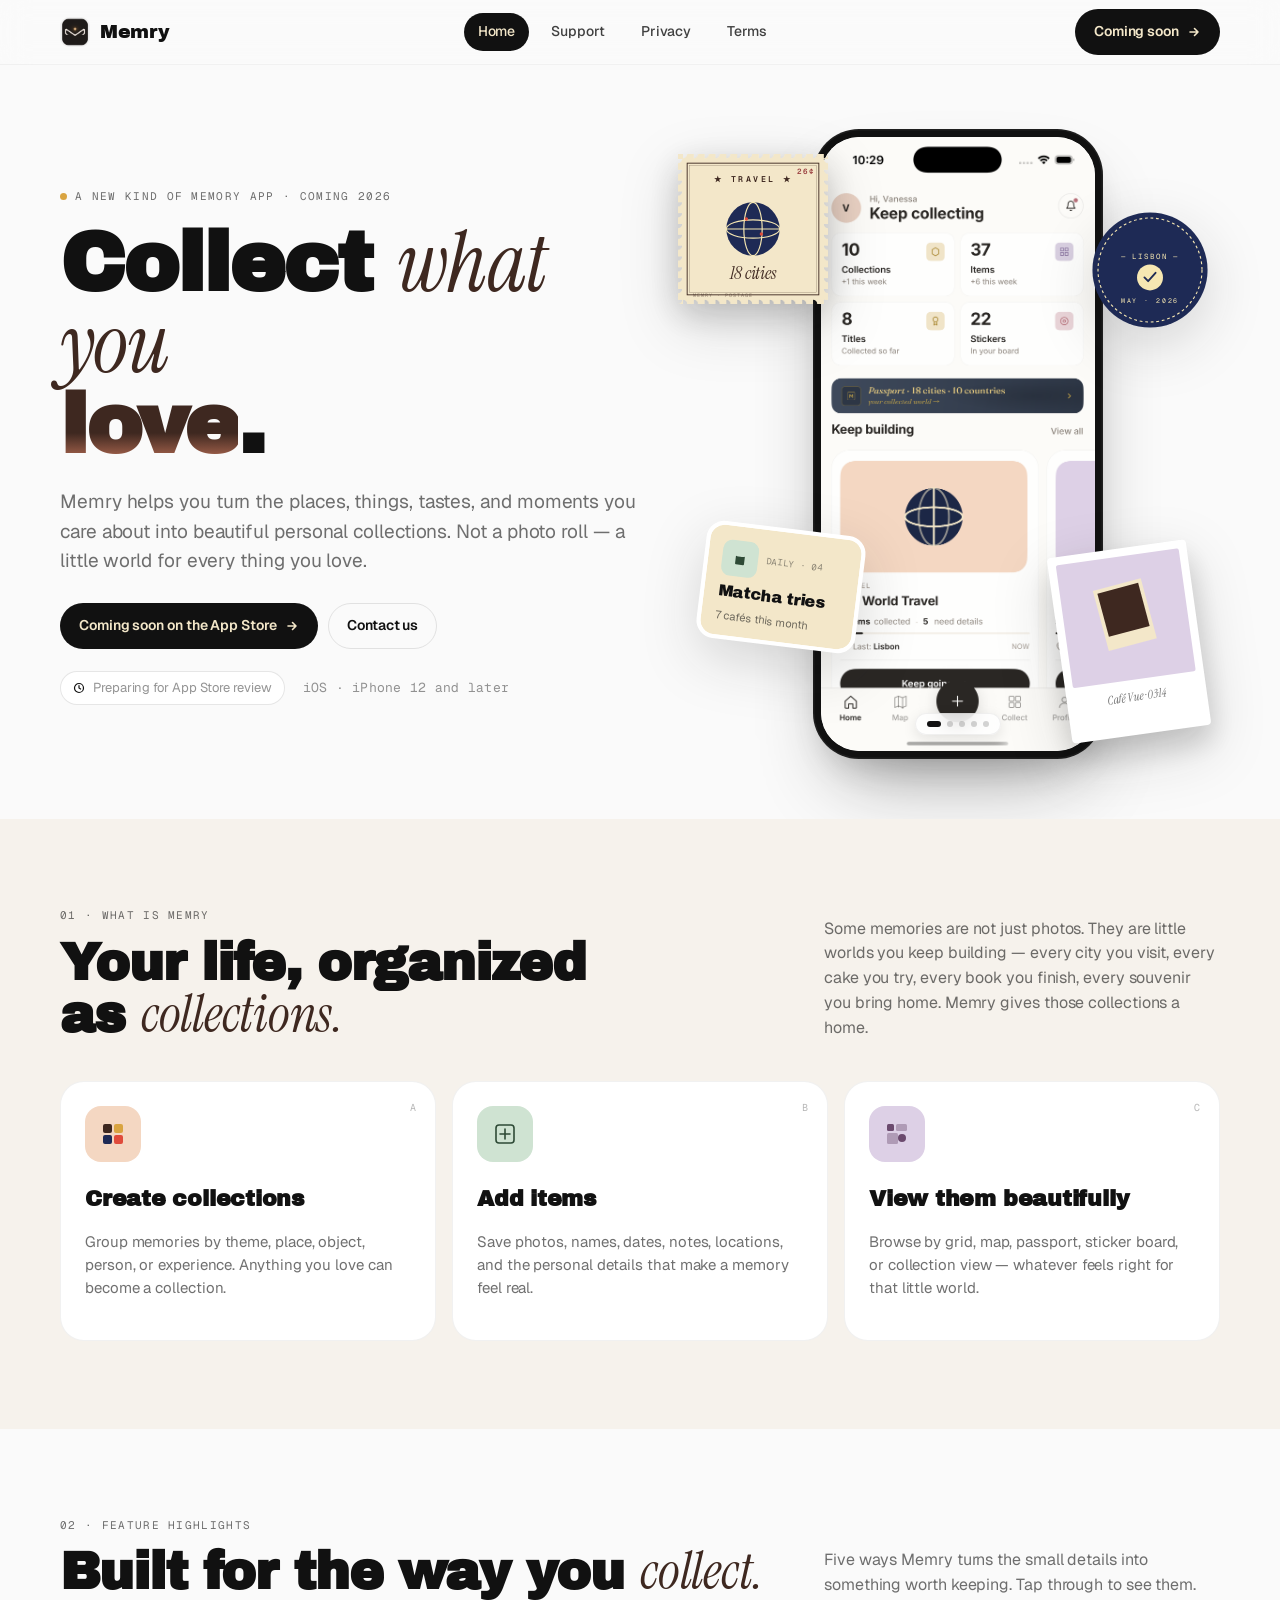
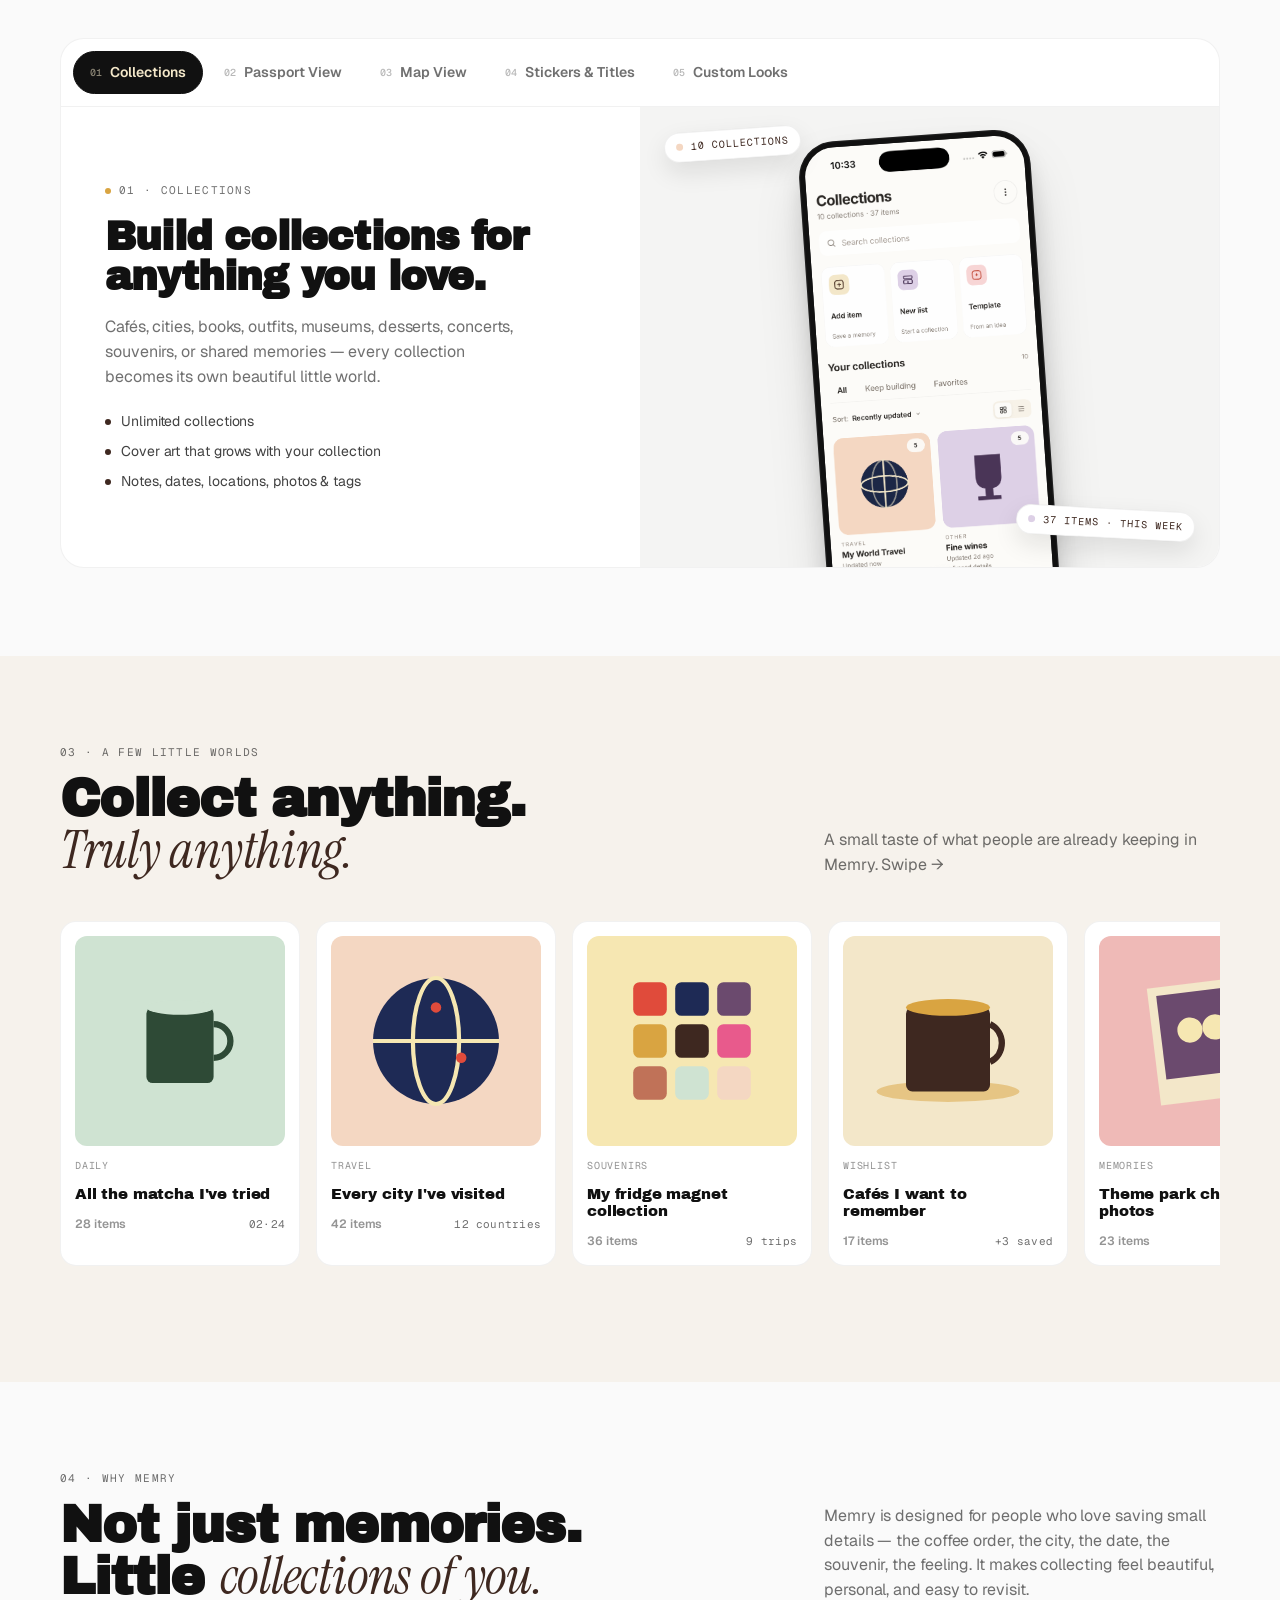
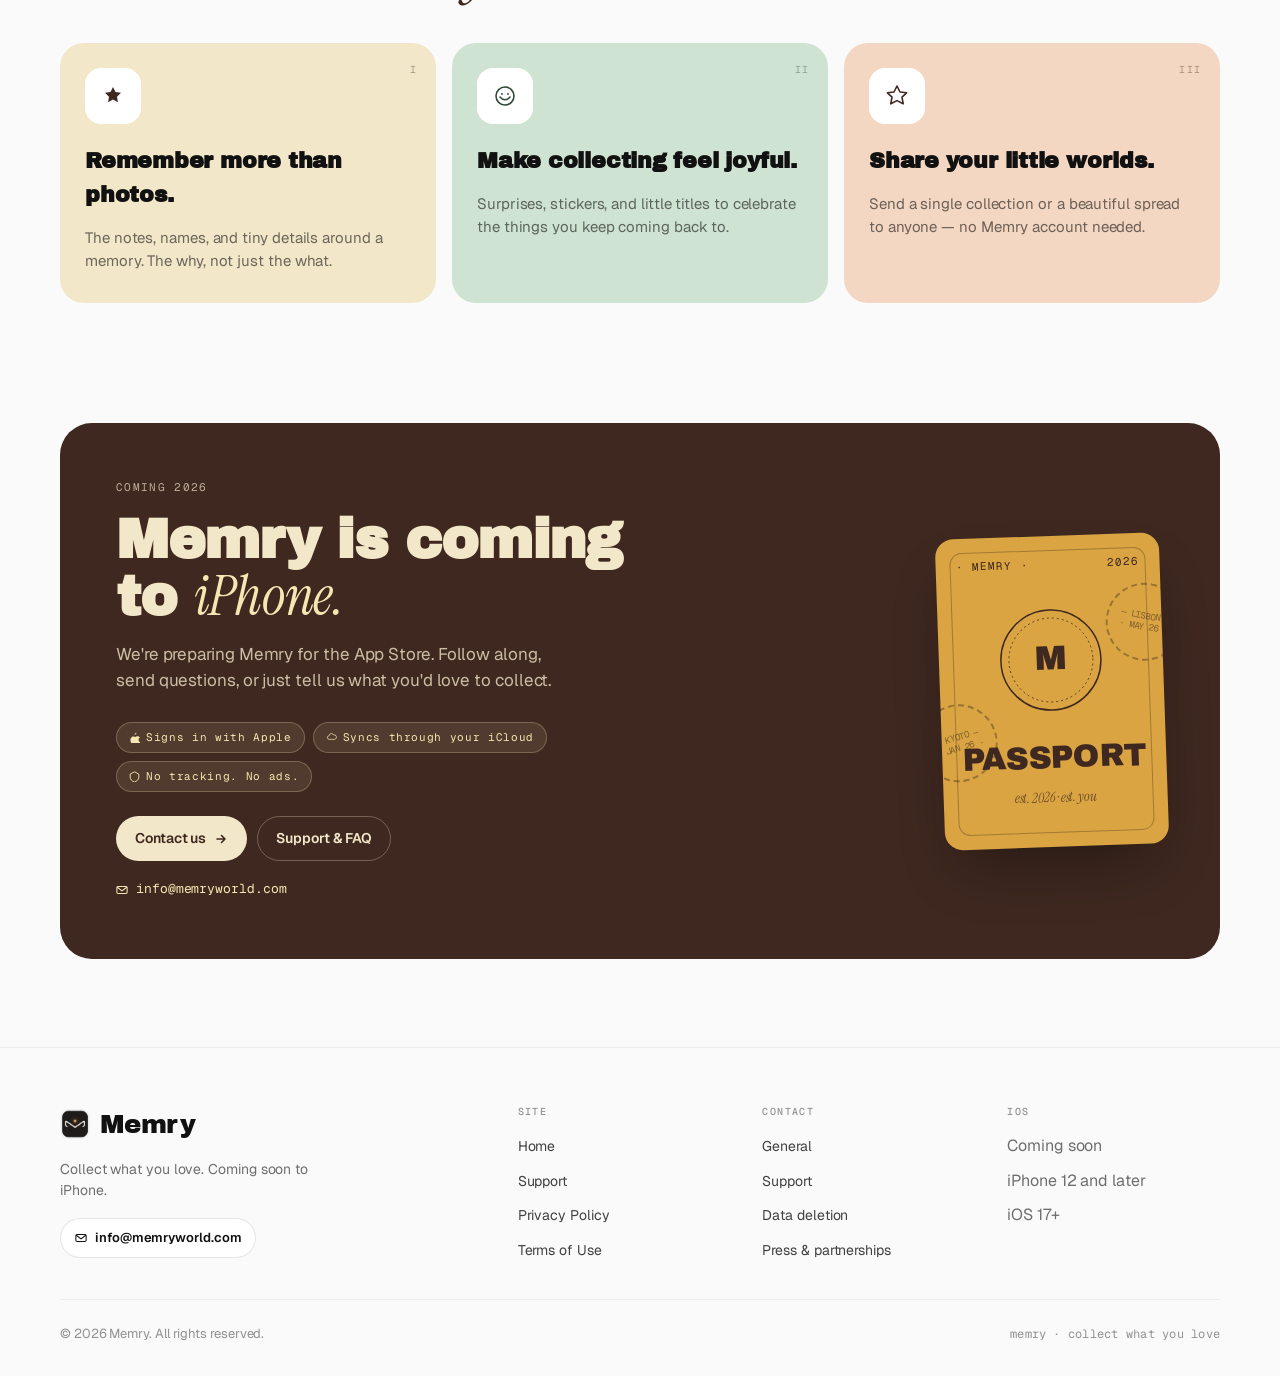
==== commit 136f2e0a: "Polish: real logo, real Custom Looks screen, mobile pager, misc fixes Brand & icons - assets/icon.pn" ====
--- a/index.html
+++ b/index.html
@@ -14,7 +14,8 @@
   <link rel="preconnect" href="https://fonts.gstatic.com" crossorigin/>
   <link href="https://fonts.googleapis.com/css2?family=Geist:wght@400;500;600;700&family=Geist+Mono:wght@400;500&family=Archivo+Black&family=Instrument+Serif:ital@0;1&display=swap" rel="stylesheet"/>
   <link rel="stylesheet" href="assets/site.css"/>
-  <link rel="icon" type="image/svg+xml" href="data:image/svg+xml;utf8,<svg xmlns='http://www.w3.org/2000/svg' viewBox='0 0 32 32'><rect width='32' height='32' rx='9' fill='%23111'/><text x='16' y='22' text-anchor='middle' font-family='Archivo Black, sans-serif' font-size='18' fill='%23F3E7C9'>M</text></svg>"/>
+  <link rel="icon" type="image/png" href="/assets/icon.png"/>
+  <link rel="apple-touch-icon" href="/assets/icon.png"/>
 </head>
 <body>
 
@@ -24,7 +25,7 @@
 <header class="site-header">
   <div class="bar">
     <a href="/" class="brand" aria-label="Memry home">
-      <span class="logo-mark">M</span>
+      <img class="logo-mark" src="/assets/icon.png" alt="" width="30" height="30"/>
       <span class="wordmark">Memry</span>
     </a>
 
@@ -50,7 +51,7 @@
 <div class="nav-sheet" data-nav-sheet>
   <div class="panel">
     <div style="display:flex;align-items:center;justify-content:space-between;margin-bottom:8px;">
-      <div class="brand"><span class="logo-mark">M</span><span class="wordmark">Memry</span></div>
+      <div class="brand"><img class="logo-mark" src="/assets/icon.png" alt="" width="30" height="30"/><span class="wordmark">Memry</span></div>
       <button class="menu-btn" data-nav-close aria-label="Close menu">
         <svg viewBox="0 0 18 18" fill="none"><path d="M4 4l10 10M14 4L4 14" stroke="currentColor" stroke-width="1.6" stroke-linecap="round"/></svg>
       </button>
@@ -433,30 +434,24 @@
             <li><span class="dot"></span> Cover graphics that match the subject</li>
           </ul>
         </div>
-        <div class="feat-visual" style="background:var(--paper2);">
-          <div style="position:absolute;inset:32px;display:flex;align-items:center;justify-content:center;gap:14px;">
-            <div style="display:flex;flex-direction:column;gap:14px;transform:translateY(-12px);">
-              <div style="width:120px;aspect-ratio:1/1;border-radius:14px;background:var(--peach);"></div>
-              <div style="width:120px;aspect-ratio:1/1;border-radius:14px;background:var(--lilac);"></div>
-            </div>
-            <div style="display:flex;flex-direction:column;gap:14px;">
-              <div style="width:120px;aspect-ratio:1/1;border-radius:14px;background:var(--mint);"></div>
-              <div style="width:120px;aspect-ratio:1/1;border-radius:14px;background:var(--butter);"></div>
-              <div style="width:120px;aspect-ratio:1/1;border-radius:14px;background:var(--blush);"></div>
-            </div>
-            <div style="display:flex;flex-direction:column;gap:14px;transform:translateY(-12px);">
-              <div style="width:120px;aspect-ratio:1/1;border-radius:14px;background:var(--sage);"></div>
-              <div style="width:120px;aspect-ratio:1/1;border-radius:14px;background:var(--sky);"></div>
-            </div>
-          </div>
-          <div style="position:absolute;left:24px;bottom:24px;display:flex;gap:6px;">
-            <span style="width:18px;height:18px;border-radius:50%;background:var(--peach);border:2px solid #fff;"></span>
-            <span style="width:18px;height:18px;border-radius:50%;background:var(--mint);border:2px solid #fff;"></span>
-            <span style="width:18px;height:18px;border-radius:50%;background:var(--butter);border:2px solid #fff;"></span>
-            <span style="width:18px;height:18px;border-radius:50%;background:var(--lilac);border:2px solid #fff;"></span>
-            <span style="width:18px;height:18px;border-radius:50%;background:var(--rose);border:2px solid #fff;"></span>
-          </div>
-        </div>
+        <div class="feat-visual" style="background:var(--blush);">
+          <div class="feat-device">
+            <div class="mini" style="--mr:-3deg;">
+              <img src="assets/screens/looks.png" alt="Memry — Custom looks with pastel cover variety" loading="lazy" decoding="async"/>
+            </div>
+            <span class="deco-sticker" style="top:28px;left:24px;color:var(--cocoa);transform:rotate(-5deg);"><span class="dot" style="background:var(--mustard);"></span>30+ pastel grounds</span>
+            <span class="deco-sticker" style="bottom:32px;right:24px;color:var(--cocoa);transform:rotate(4deg);"><span class="dot" style="background:var(--plum);"></span>Covers per collection</span>
+          </div>
+        </div>
+      </div>
+
+      <!-- mobile pagination dots -->
+      <div class="feat-dots" data-feat-dots aria-label="Feature pagination">
+        <button class="feat-dot" data-feat-dot="collections" aria-label="01 Collections">01</button>
+        <button class="feat-dot" data-feat-dot="passport"    aria-label="02 Passport View">02</button>
+        <button class="feat-dot" data-feat-dot="map"         aria-label="03 Map View">03</button>
+        <button class="feat-dot" data-feat-dot="stickers"    aria-label="04 Stickers and Titles">04</button>
+        <button class="feat-dot" data-feat-dot="looks"       aria-label="05 Custom Looks">05</button>
       </div>
 
     </div>
@@ -686,7 +681,7 @@
           <p>We're preparing Memry for the App Store. Follow along, send questions, or just tell us what you'd love to collect.</p>
           <div style="display:flex;flex-wrap:wrap;gap:8px;margin-bottom:24px;">
             <span style="display:inline-flex;align-items:center;gap:6px;font-family:'Geist Mono',monospace;font-size:11px;letter-spacing:0.06em;color:var(--butter);background:rgba(246,231,178,0.10);border:1px solid rgba(246,231,178,0.25);padding:6px 12px;border-radius:999px;">
-              <svg width="11" height="11" viewBox="0 0 24 24" fill="currentColor"><path d="M17.5 12.5a4.5 4.5 0 011.4 8.7 1 1 0 11-.6-1.9 2.5 2.5 0 10-.8-4.8 1 1 0 11-.6-1.9c.2-.1.4-.1.6-.1zm-3.4-9.5a4 4 0 013.5 5.9 1 1 0 11-1.7-1 2 2 0 00-2.6-2.7 1 1 0 11-.8-1.8c.5-.2 1-.4 1.6-.4z"/></svg>
+              <svg width="11" height="11" viewBox="0 0 24 24" fill="currentColor" aria-hidden="true"><path d="M16.365 1.43c0 1.14-.49 2.27-1.18 3.08-.74.9-1.99 1.57-2.99 1.54-.12-1.06.4-2.2 1.14-2.99.82-.88 2.12-1.57 3.03-1.63zM20.93 17.14c-.03-3.32 2.71-4.92 2.83-5-1.54-2.26-3.94-2.57-4.79-2.6-2.04-.21-3.98 1.2-5.02 1.2-1.03 0-2.62-1.17-4.32-1.14-2.22.03-4.28 1.29-5.43 3.27-2.32 4.02-.59 9.94 1.66 13.21 1.1 1.6 2.4 3.38 4.11 3.32 1.66-.07 2.29-1.06 4.3-1.06 2.01 0 2.57 1.06 4.32 1.03 1.78-.03 2.91-1.62 3.99-3.23 1.27-1.85 1.79-3.66 1.82-3.76-.04-.02-3.48-1.34-3.51-5.31z"/></svg>
               Signs in with Apple
             </span>
             <span style="display:inline-flex;align-items:center;gap:6px;font-family:'Geist Mono',monospace;font-size:11px;letter-spacing:0.06em;color:var(--butter);background:rgba(246,231,178,0.10);border:1px solid rgba(246,231,178,0.25);padding:6px 12px;border-radius:999px;">
@@ -738,7 +733,7 @@
     <div class="grid">
       <div class="brand-blk">
         <div class="brand" style="margin-bottom:14px;">
-          <span class="logo-mark">M</span>
+          <img class="logo-mark" src="/assets/icon.png" alt="" width="30" height="30"/>
           <span class="word">Memry</span>
         </div>
         <p>Collect what you love. Coming soon to iPhone.</p>
--- a/assets/site.css
+++ b/assets/site.css
@@ -97,9 +97,9 @@
 }
 .brand { display: flex; align-items: center; gap: 10px; }
 .brand .logo-mark {
-  width: 30px; height: 30px; border-radius: 9px; background: var(--ink);
-  display: grid; place-items: center; color: var(--cream);
-  font-family: 'Archivo Black', sans-serif; font-size: 17px; letter-spacing: -0.02em;
+  width: 30px; height: 30px; border-radius: 9px;
+  display: block;
+  object-fit: cover;
 }
 .brand .wordmark {
   font-family: 'Archivo Black', sans-serif; font-size: 19px; letter-spacing: -0.015em; color: var(--ink);
@@ -234,7 +234,7 @@
   filter: drop-shadow(0 18px 28px rgba(17,17,17,0.16));
   animation: floaty 7s ease-in-out infinite;
 }
-.float.f1 { top: 4%;  left: 1%;  width: 150px; animation-delay: -1.2s; }
+.float.f1 { top: 4%; left: auto; right: calc(50% + 130px); width: 150px; animation-delay: -1.2s; }
 .float.f2 { top: 12%; right: 1%;  width: 130px; animation-delay: -2.4s; }
 .float.f3 { bottom: 18%; left: 1%; width: 160px; animation-delay: -3.6s; }
 .float.f4 { bottom: 4%; right: 4%; width: 140px; animation-delay: -4.8s; }
@@ -272,7 +272,7 @@
   }
   .phone .screen { border-radius: 33px; }
   /* tighter floats that peek from the corners of the phone */
-  .float.f1 { top: 0;    left: 0;    width: 118px; }
+  .float.f1 { top: 0;    left: 0;    right: auto; width: 118px; }
   .float.f2 { top: 14%;  right: 0;   width: 100px; }
   .float.f3 { bottom: 18%; left: 0;  width: 122px; }
   .float.f4 { bottom: 0; right: 0;   width: 110px; }
@@ -465,6 +465,36 @@
   .feat-device .mini { width: 200px; }
 }
 
+/* mobile pagination dots — replace the scrolly tab row at narrow widths */
+.feat-dots {
+  display: none;
+  justify-content: center;
+  align-items: center;
+  gap: 4px;
+  padding: 14px 12px 16px;
+  border-top: 1px solid var(--hair);
+  background: var(--white);
+}
+.feat-dot {
+  border: 0; background: transparent;
+  min-width: 34px; height: 30px;
+  padding: 0 8px;
+  border-radius: 999px;
+  font-family: 'Geist Mono', monospace; font-size: 11px; letter-spacing: 0.08em;
+  color: var(--ink30);
+  cursor: pointer;
+  transition: background .18s, color .18s, transform .18s;
+}
+.feat-dot:hover { background: var(--paper2); color: var(--ink60); }
+.feat-dot[aria-selected="true"] {
+  background: var(--ink); color: var(--cream);
+}
+@media (max-width: 760px) {
+  .feat-dots { display: flex; }
+  /* hide the cramped tab row on mobile — the dot pager takes over */
+  .feat-tabs { display: none; }
+}
+
 /* =========================================================================
    EXAMPLE COLLECTIONS — horizontal carousel + grid
    ========================================================================= */
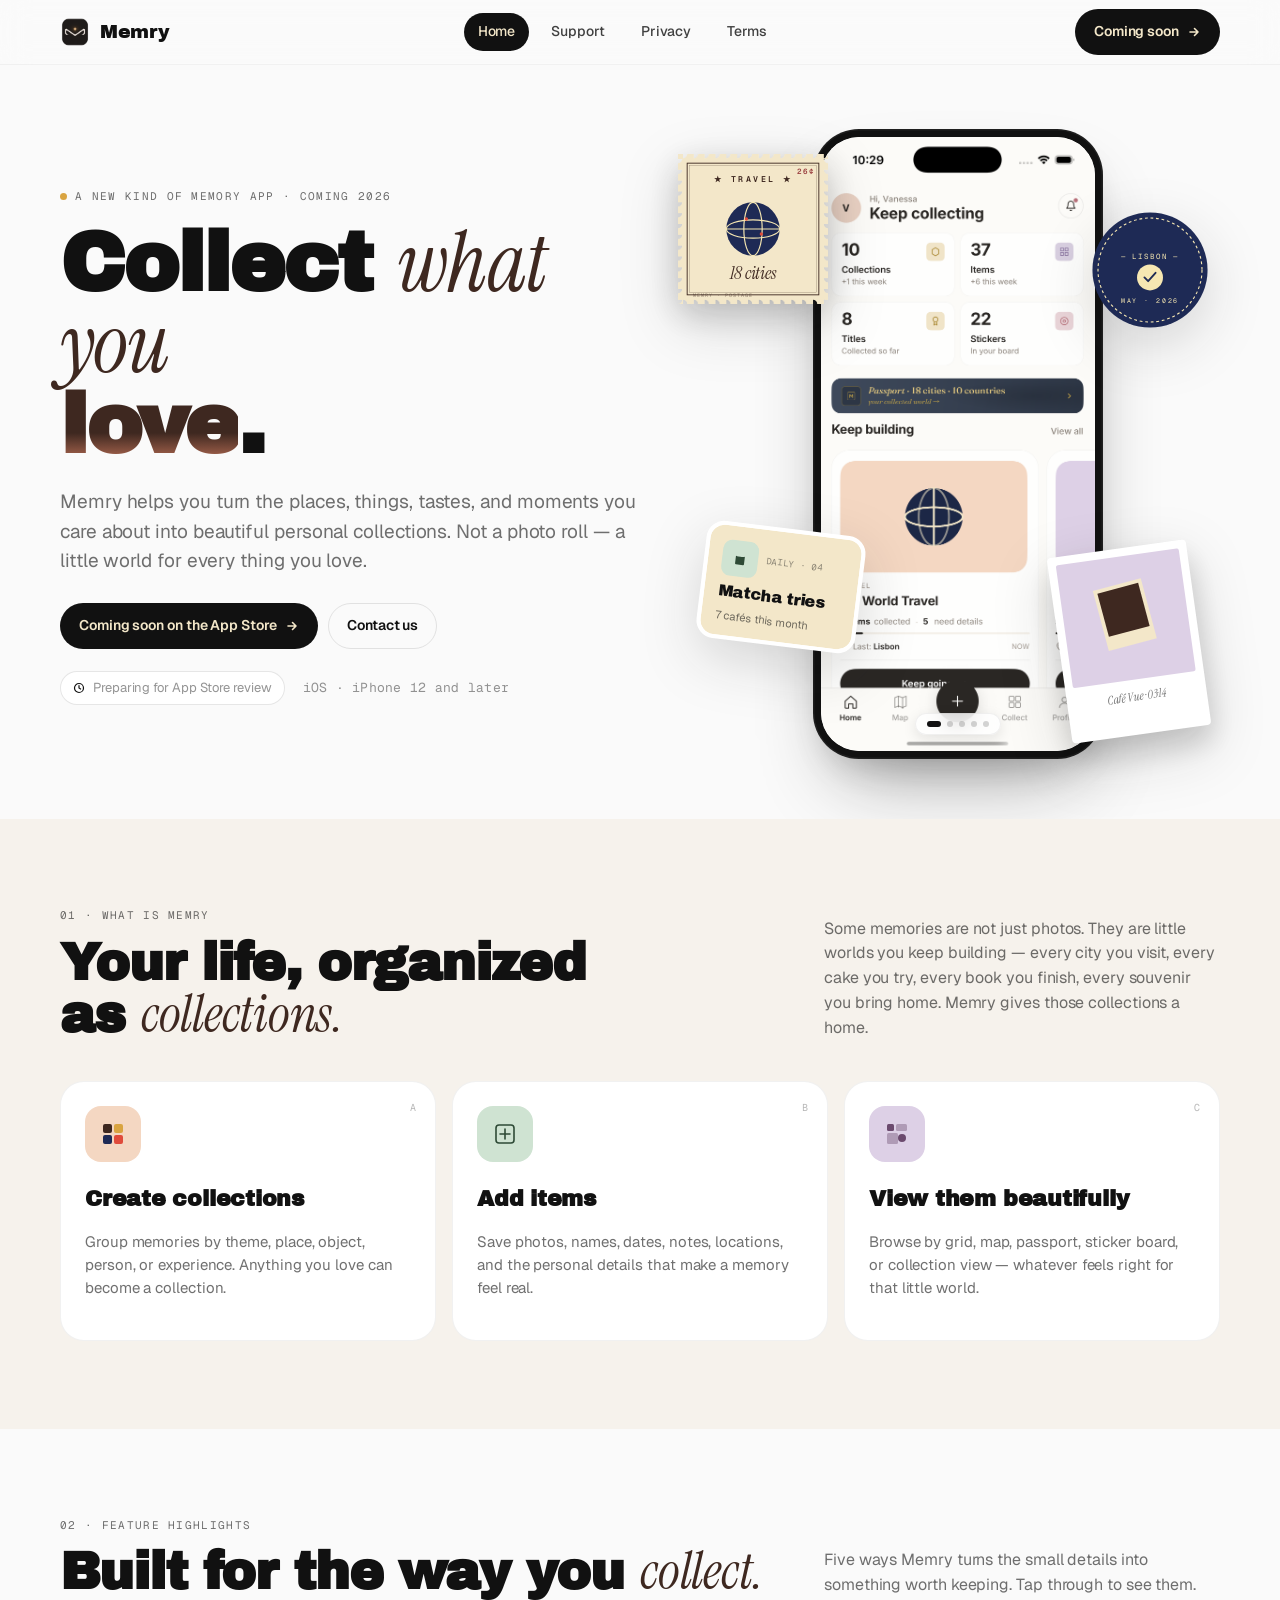
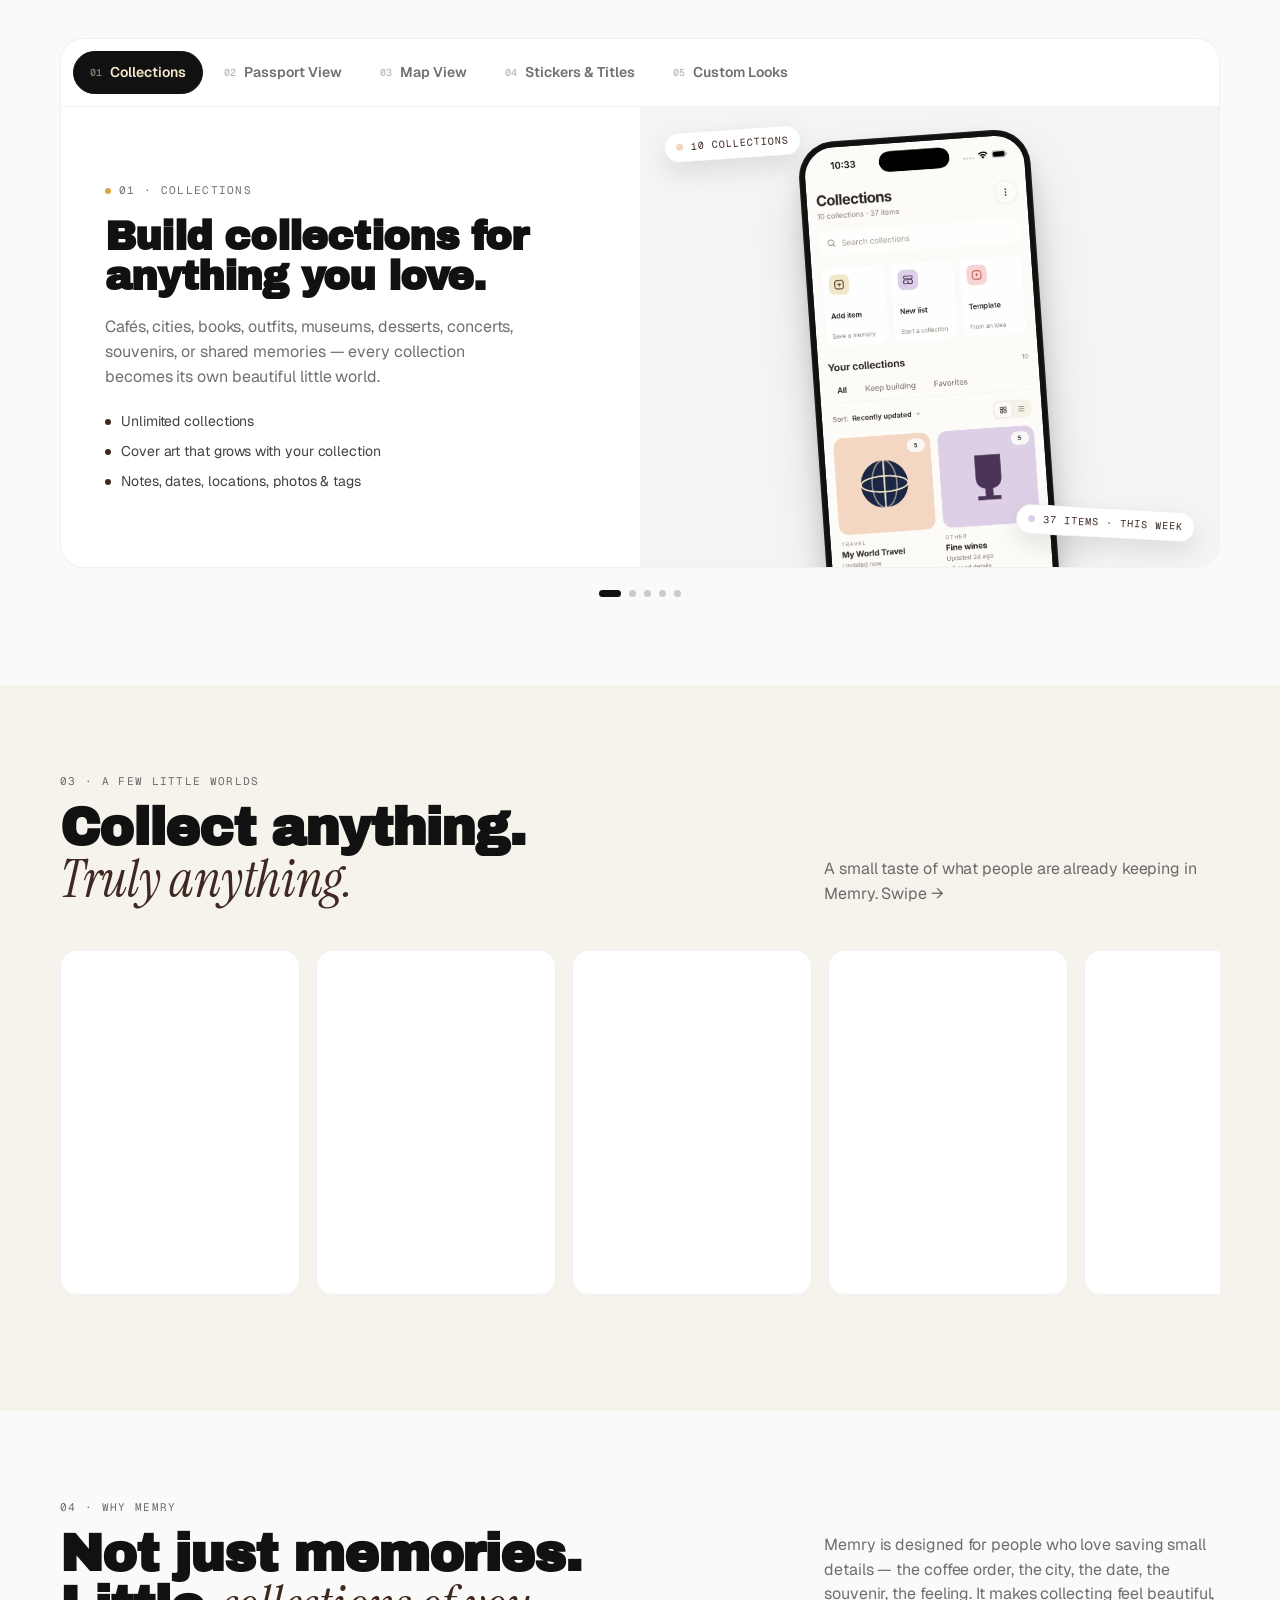
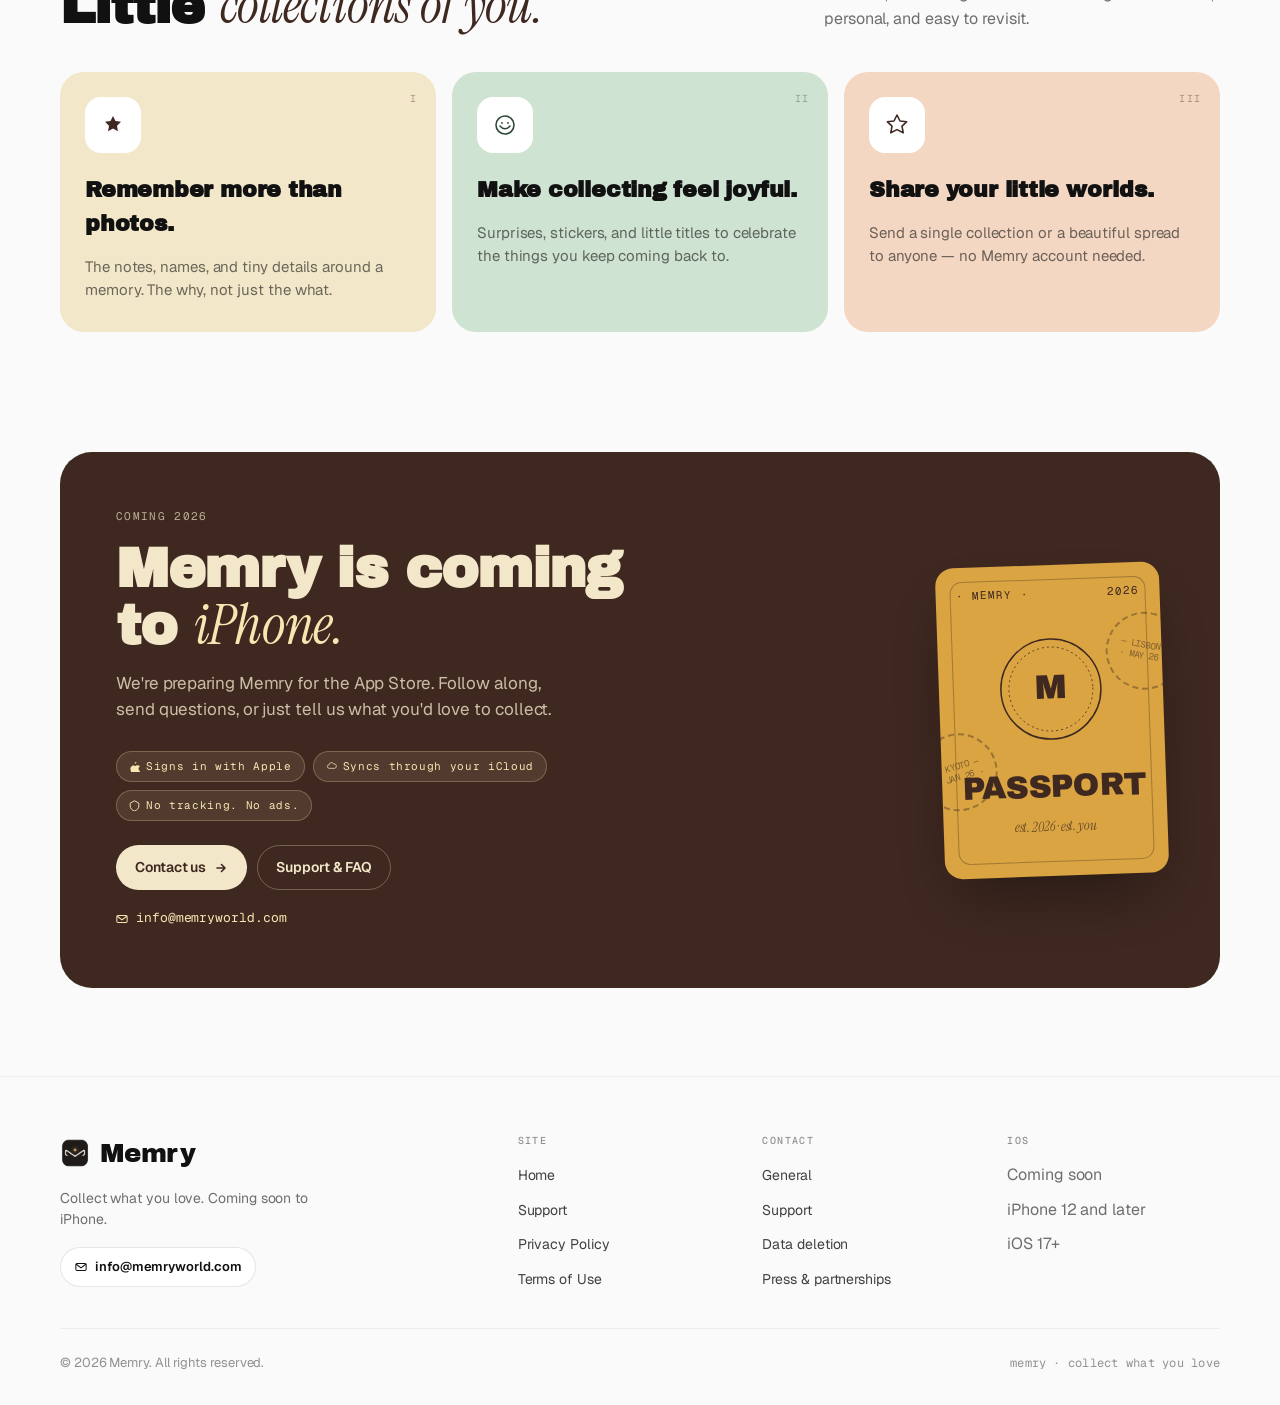
==== commit 05592aec: "Move feature pager dots outside the card, show on all viewports Previously the dot pager sat inside " ====
--- a/index.html
+++ b/index.html
@@ -445,15 +445,15 @@
         </div>
       </div>
 
-      <!-- mobile pagination dots -->
-      <div class="feat-dots" data-feat-dots aria-label="Feature pagination">
-        <button class="feat-dot" data-feat-dot="collections" aria-label="01 Collections">01</button>
-        <button class="feat-dot" data-feat-dot="passport"    aria-label="02 Passport View">02</button>
-        <button class="feat-dot" data-feat-dot="map"         aria-label="03 Map View">03</button>
-        <button class="feat-dot" data-feat-dot="stickers"    aria-label="04 Stickers and Titles">04</button>
-        <button class="feat-dot" data-feat-dot="looks"       aria-label="05 Custom Looks">05</button>
-      </div>
-
+    </div>
+
+    <!-- feature pagination dots — sits below the card on all viewports -->
+    <div class="feat-dots" data-feat-dots aria-label="Feature pagination">
+      <button class="feat-dot" data-feat-dot="collections" aria-label="01 Collections">01</button>
+      <button class="feat-dot" data-feat-dot="passport"    aria-label="02 Passport View">02</button>
+      <button class="feat-dot" data-feat-dot="map"         aria-label="03 Map View">03</button>
+      <button class="feat-dot" data-feat-dot="stickers"    aria-label="04 Stickers and Titles">04</button>
+      <button class="feat-dot" data-feat-dot="looks"       aria-label="05 Custom Looks">05</button>
     </div>
   </div>
 </section>
--- a/assets/site.css
+++ b/assets/site.css
@@ -97,9 +97,8 @@
 }
 .brand { display: flex; align-items: center; gap: 10px; }
 .brand .logo-mark {
-  width: 30px; height: 30px; border-radius: 9px;
+  width: 30px; height: 30px;
   display: block;
-  object-fit: cover;
 }
 .brand .wordmark {
   font-family: 'Archivo Black', sans-serif; font-size: 19px; letter-spacing: -0.015em; color: var(--ink);
@@ -465,33 +464,28 @@
   .feat-device .mini { width: 200px; }
 }
 
-/* mobile pagination dots — replace the scrolly tab row at narrow widths */
+/* feature pager dots — sits below the card on all viewports, same language as hero phone-state dots */
 .feat-dots {
-  display: none;
+  display: flex;
   justify-content: center;
   align-items: center;
-  gap: 4px;
-  padding: 14px 12px 16px;
-  border-top: 1px solid var(--hair);
-  background: var(--white);
+  gap: 8px;
+  padding: 22px 0 0;
 }
 .feat-dot {
-  border: 0; background: transparent;
-  min-width: 34px; height: 30px;
-  padding: 0 8px;
-  border-radius: 999px;
-  font-family: 'Geist Mono', monospace; font-size: 11px; letter-spacing: 0.08em;
-  color: var(--ink30);
-  cursor: pointer;
-  transition: background .18s, color .18s, transform .18s;
-}
-.feat-dot:hover { background: var(--paper2); color: var(--ink60); }
+  width: 7px; height: 7px; border-radius: 50%;
+  background: rgba(17,17,17,0.20);
+  border: 0; padding: 0; cursor: pointer;
+  font-size: 0; color: transparent;       /* hide the "01" text — buttons stay labelled via aria-label */
+  transition: background .25s, width .25s, border-radius .25s;
+}
+.feat-dot:hover { background: rgba(17,17,17,0.45); }
 .feat-dot[aria-selected="true"] {
-  background: var(--ink); color: var(--cream);
+  background: var(--ink);
+  width: 22px; border-radius: 4px;
 }
 @media (max-width: 760px) {
-  .feat-dots { display: flex; }
-  /* hide the cramped tab row on mobile — the dot pager takes over */
+  /* hide the cramped desktop tab row on mobile — the dot pager below is the only pager there */
   .feat-tabs { display: none; }
 }
 
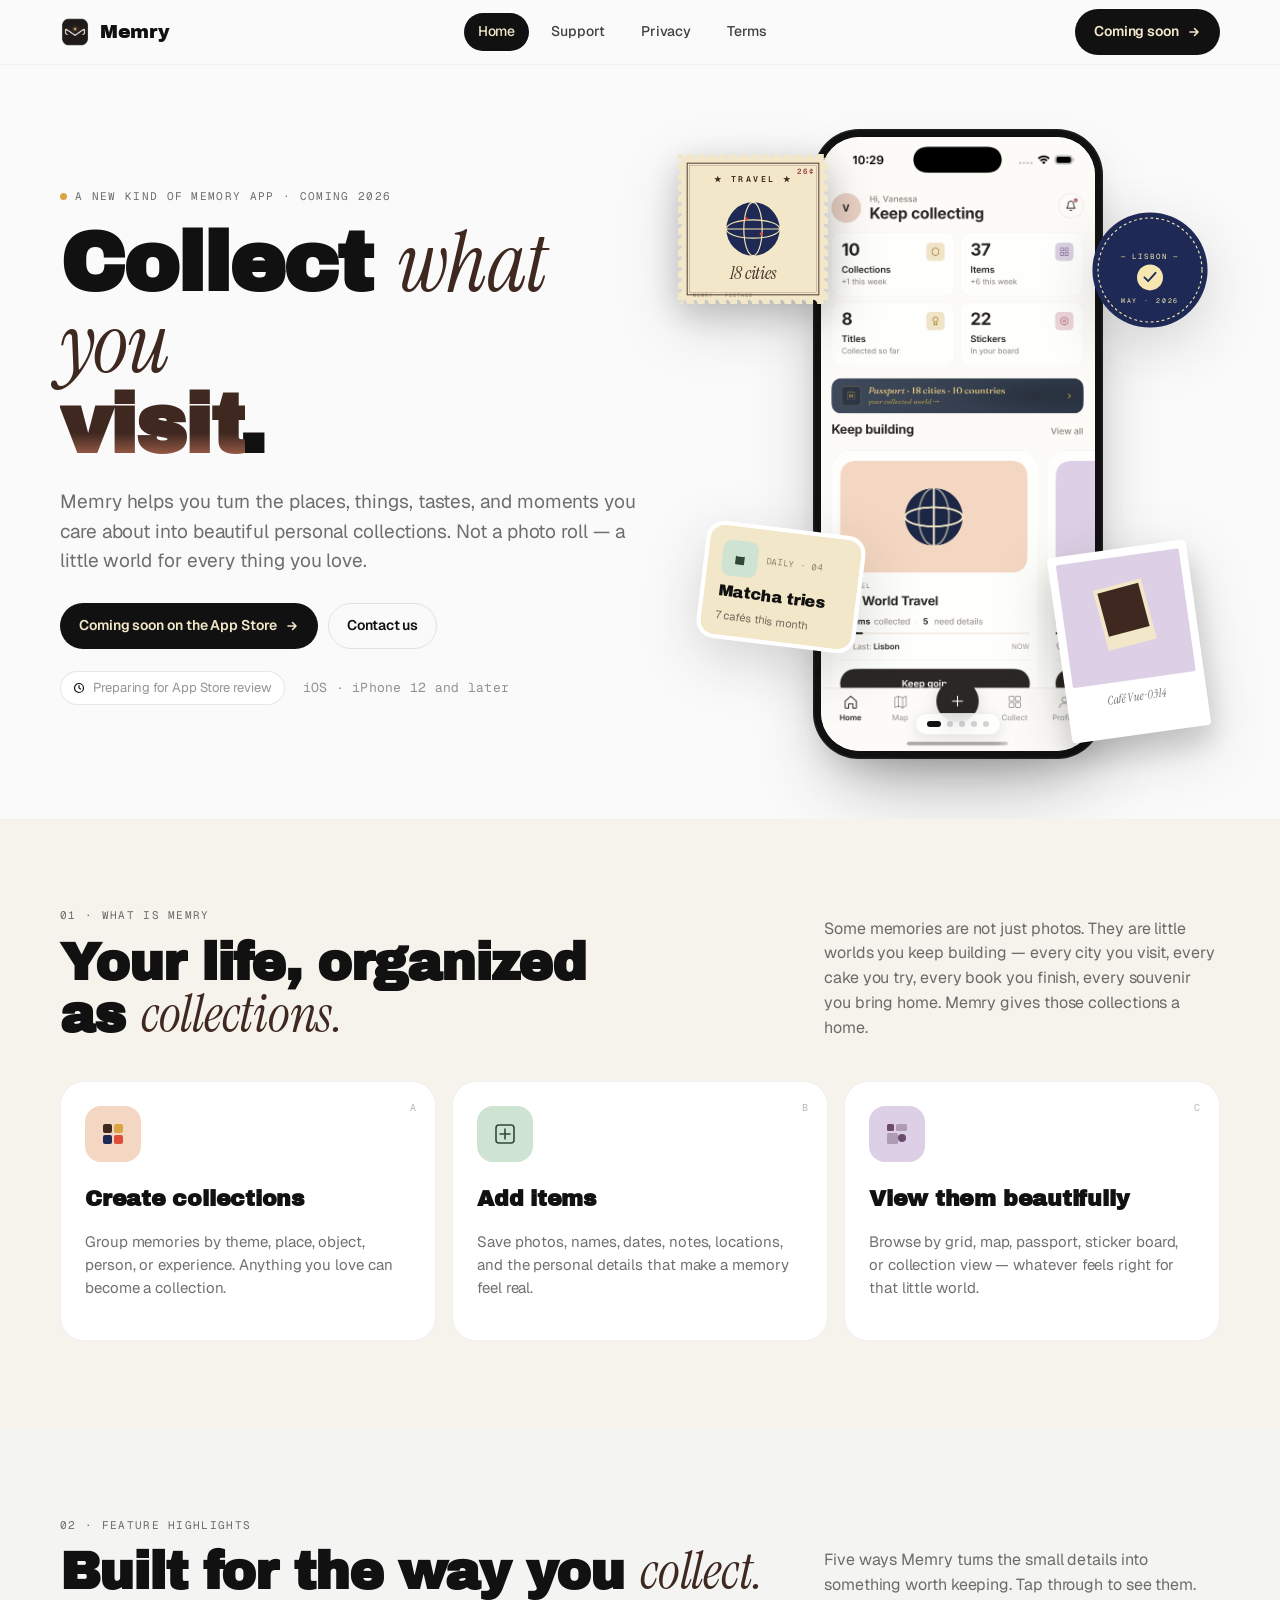
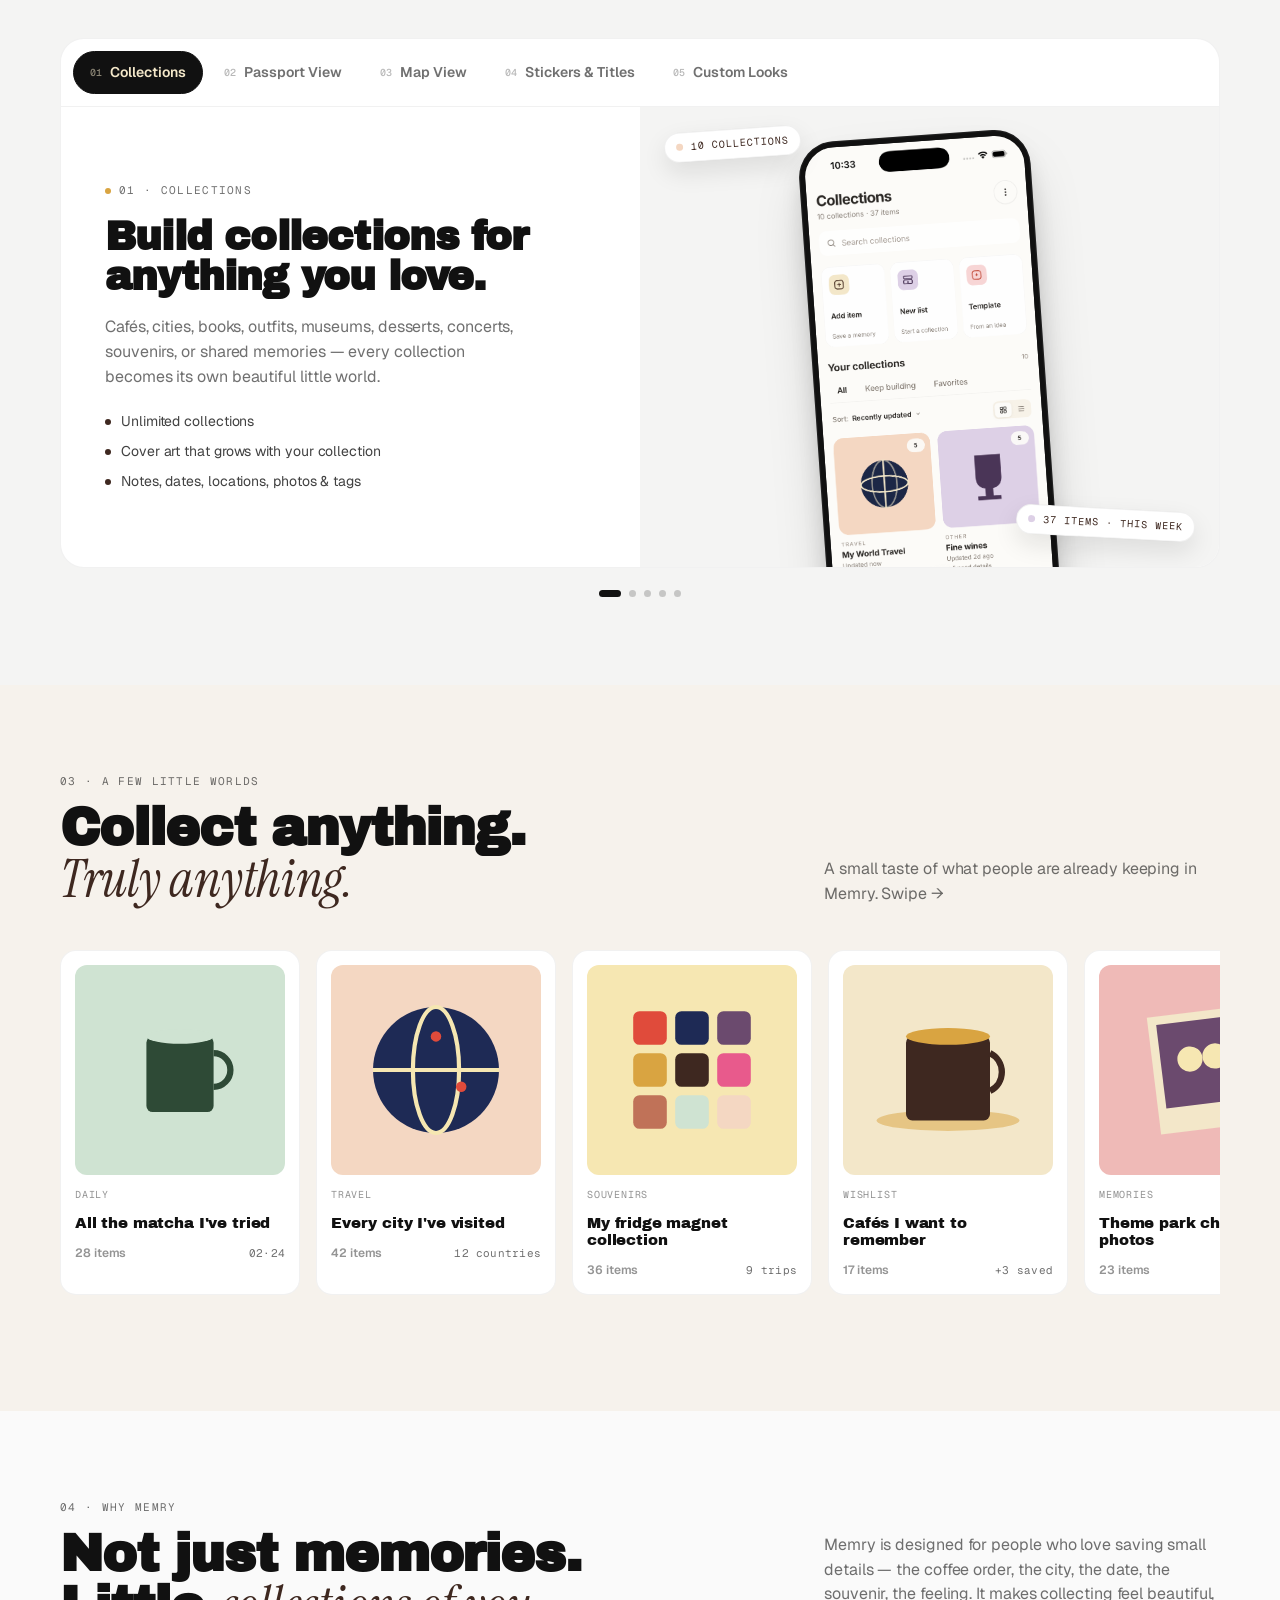
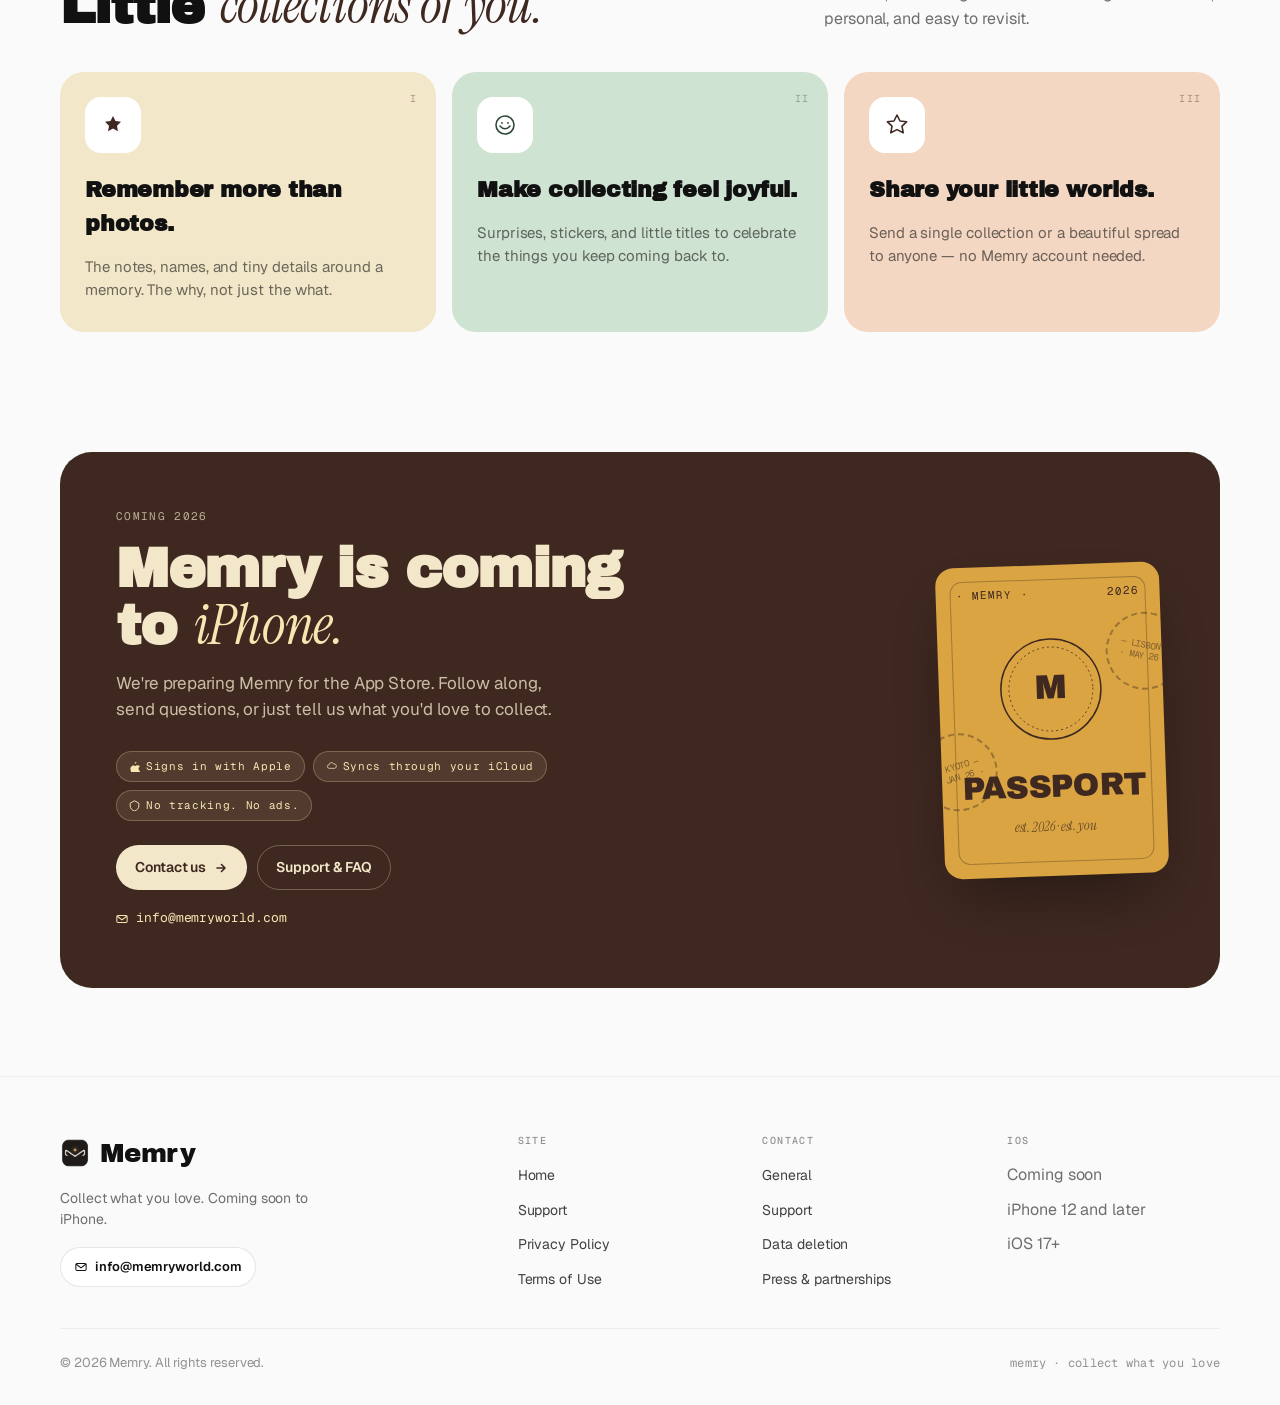
==== commit 3ef534e1: "Tint features section grey so dots clearly sit off the white card The features section was inheritin" ====
--- a/index.html
+++ b/index.html
@@ -311,7 +311,7 @@
 <!-- =========================================================================
      SECTION 3 · FEATURE TABS
      ========================================================================= -->
-<section class="section" id="features">
+<section class="section" id="features" style="background:var(--paper2);">
   <div class="wrap">
     <div class="head" data-reveal>
       <div>
--- a/assets/site.css
+++ b/assets/site.css
@@ -484,10 +484,6 @@
   background: var(--ink);
   width: 22px; border-radius: 4px;
 }
-@media (max-width: 760px) {
-  /* hide the cramped desktop tab row on mobile — the dot pager below is the only pager there */
-  .feat-tabs { display: none; }
-}
 
 /* =========================================================================
    EXAMPLE COLLECTIONS — horizontal carousel + grid
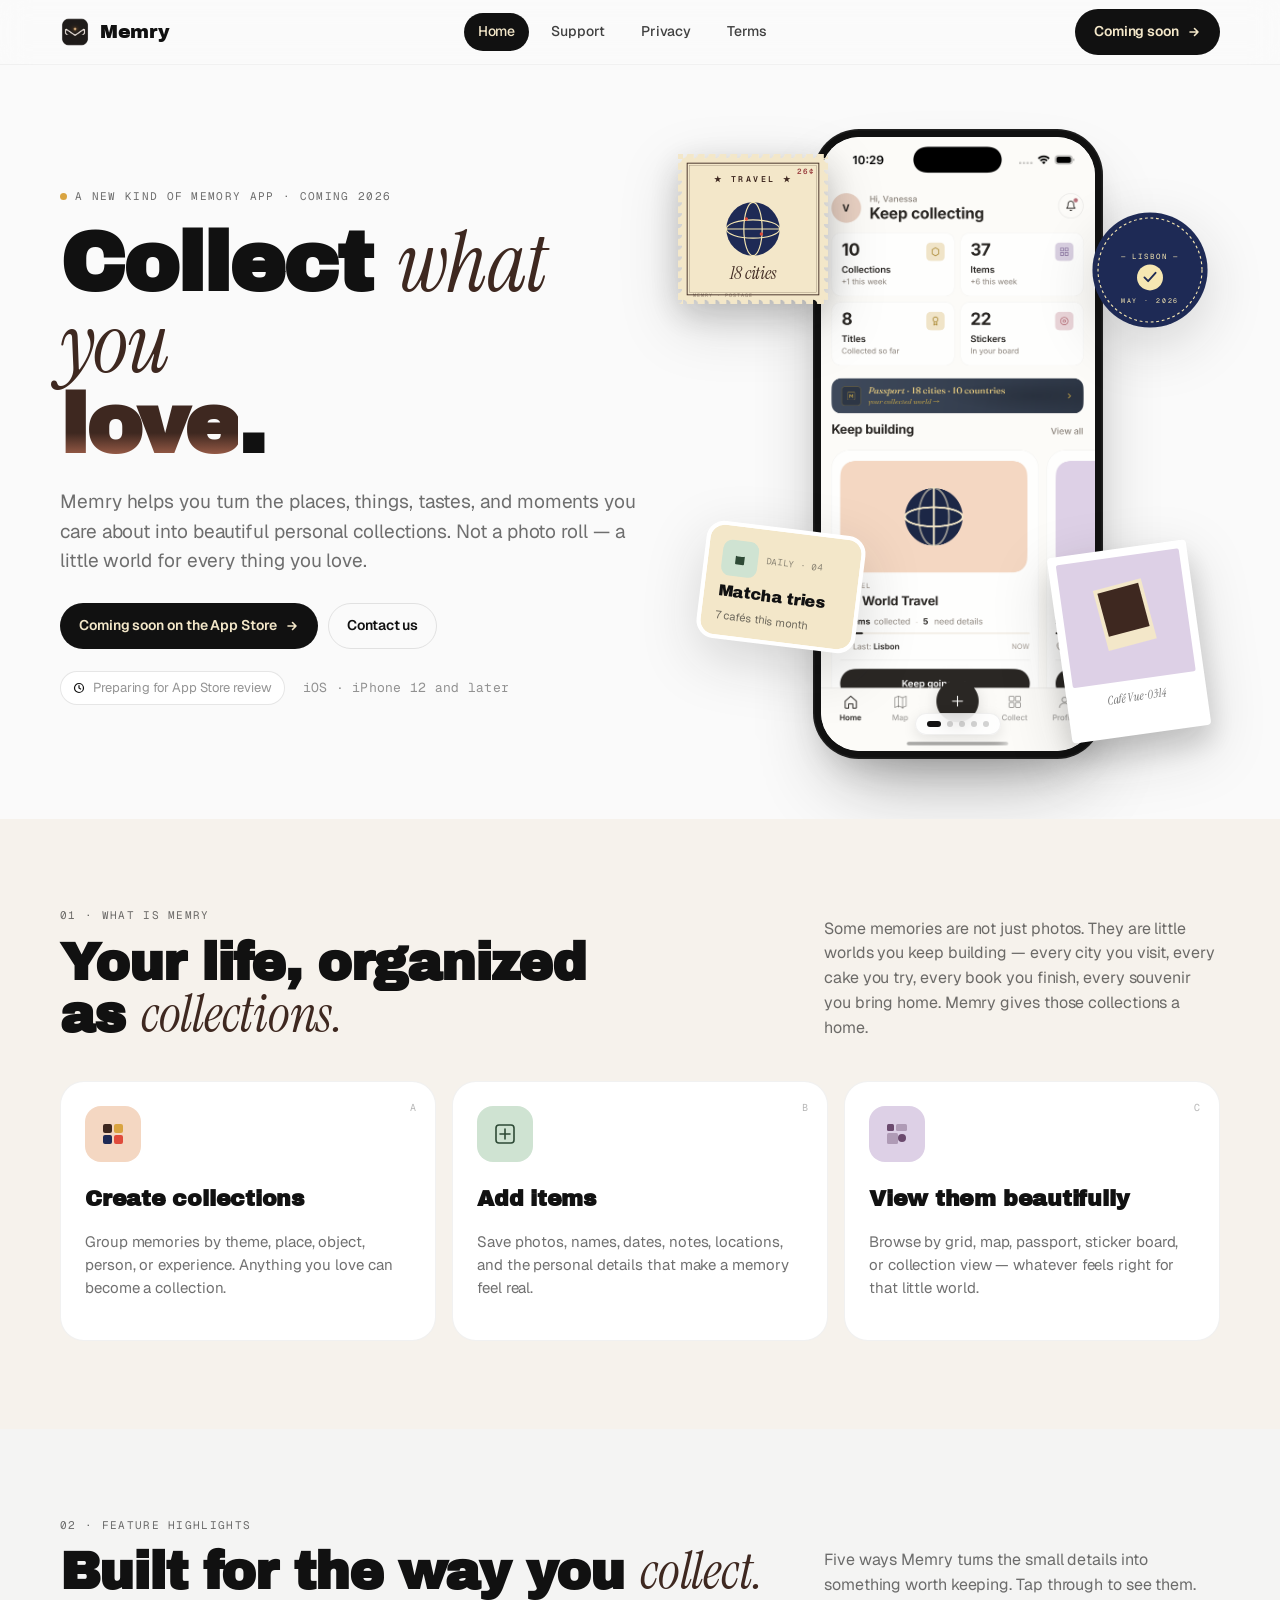
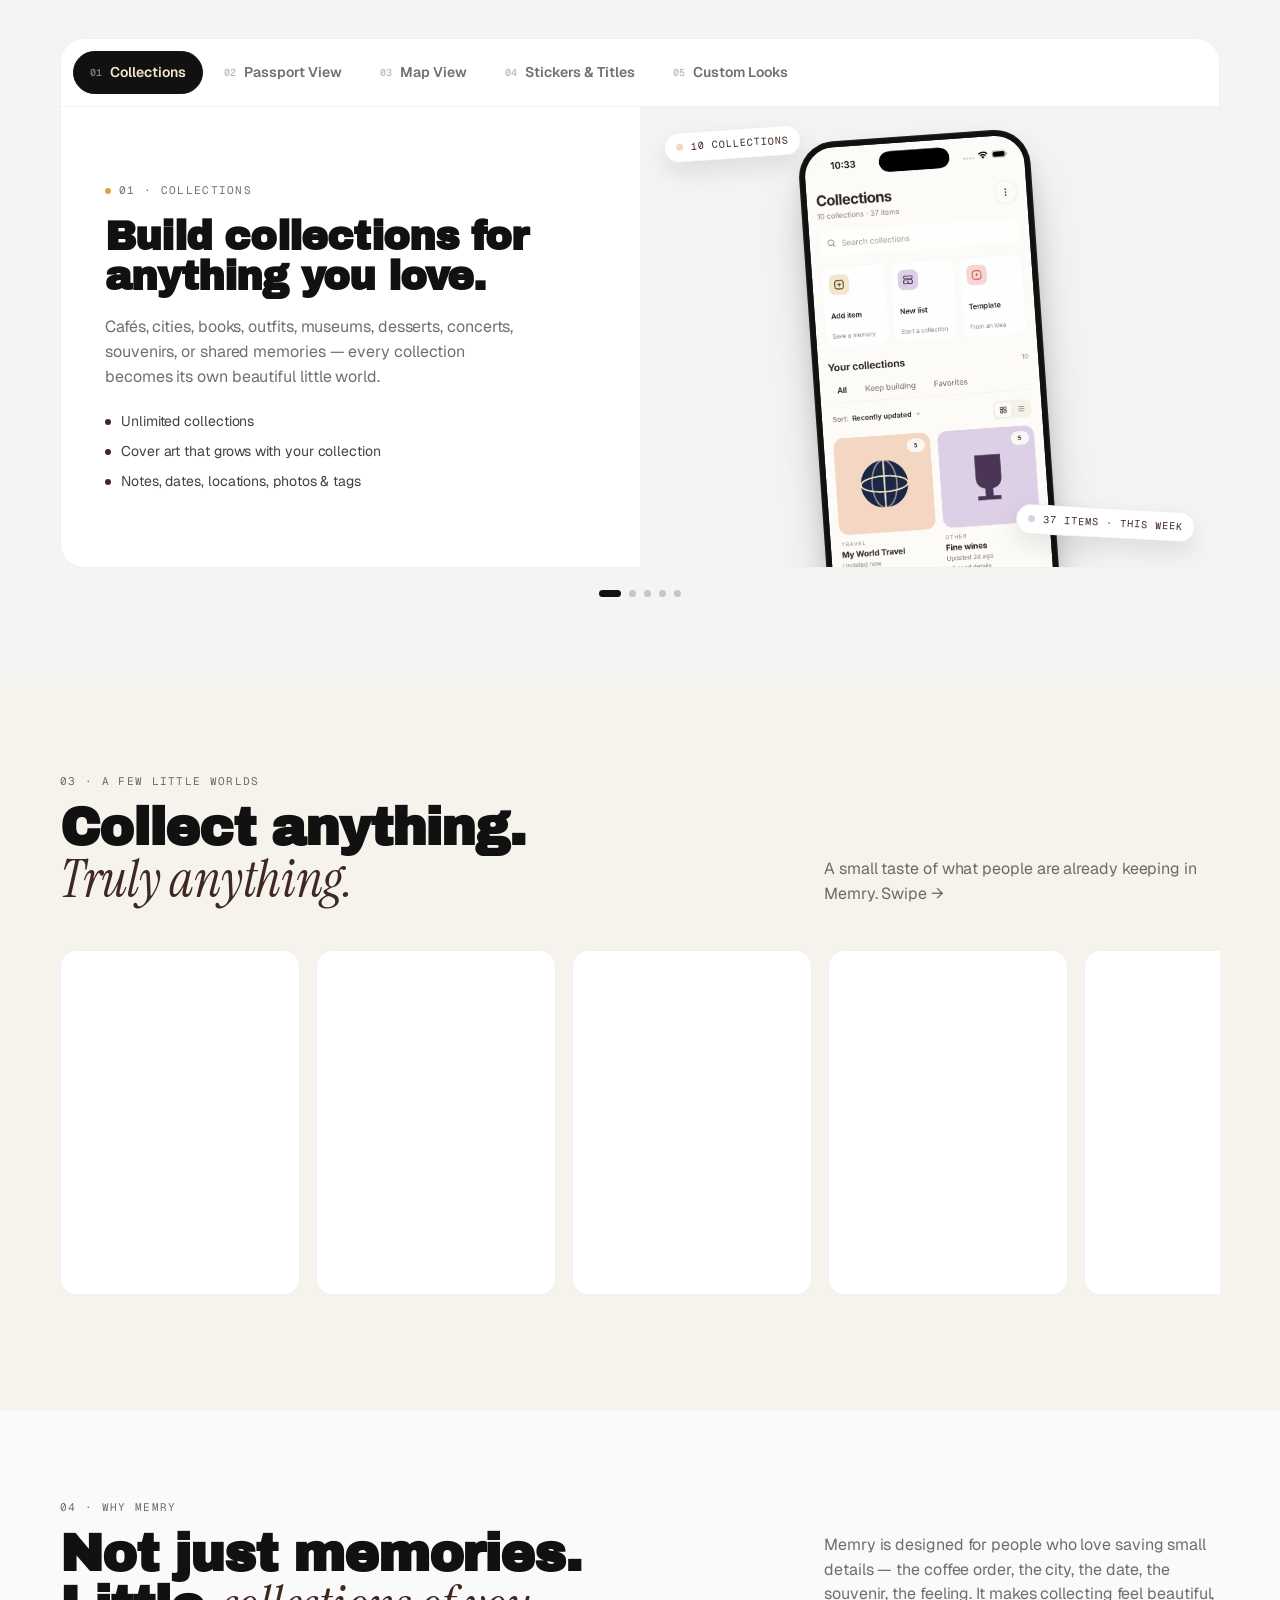
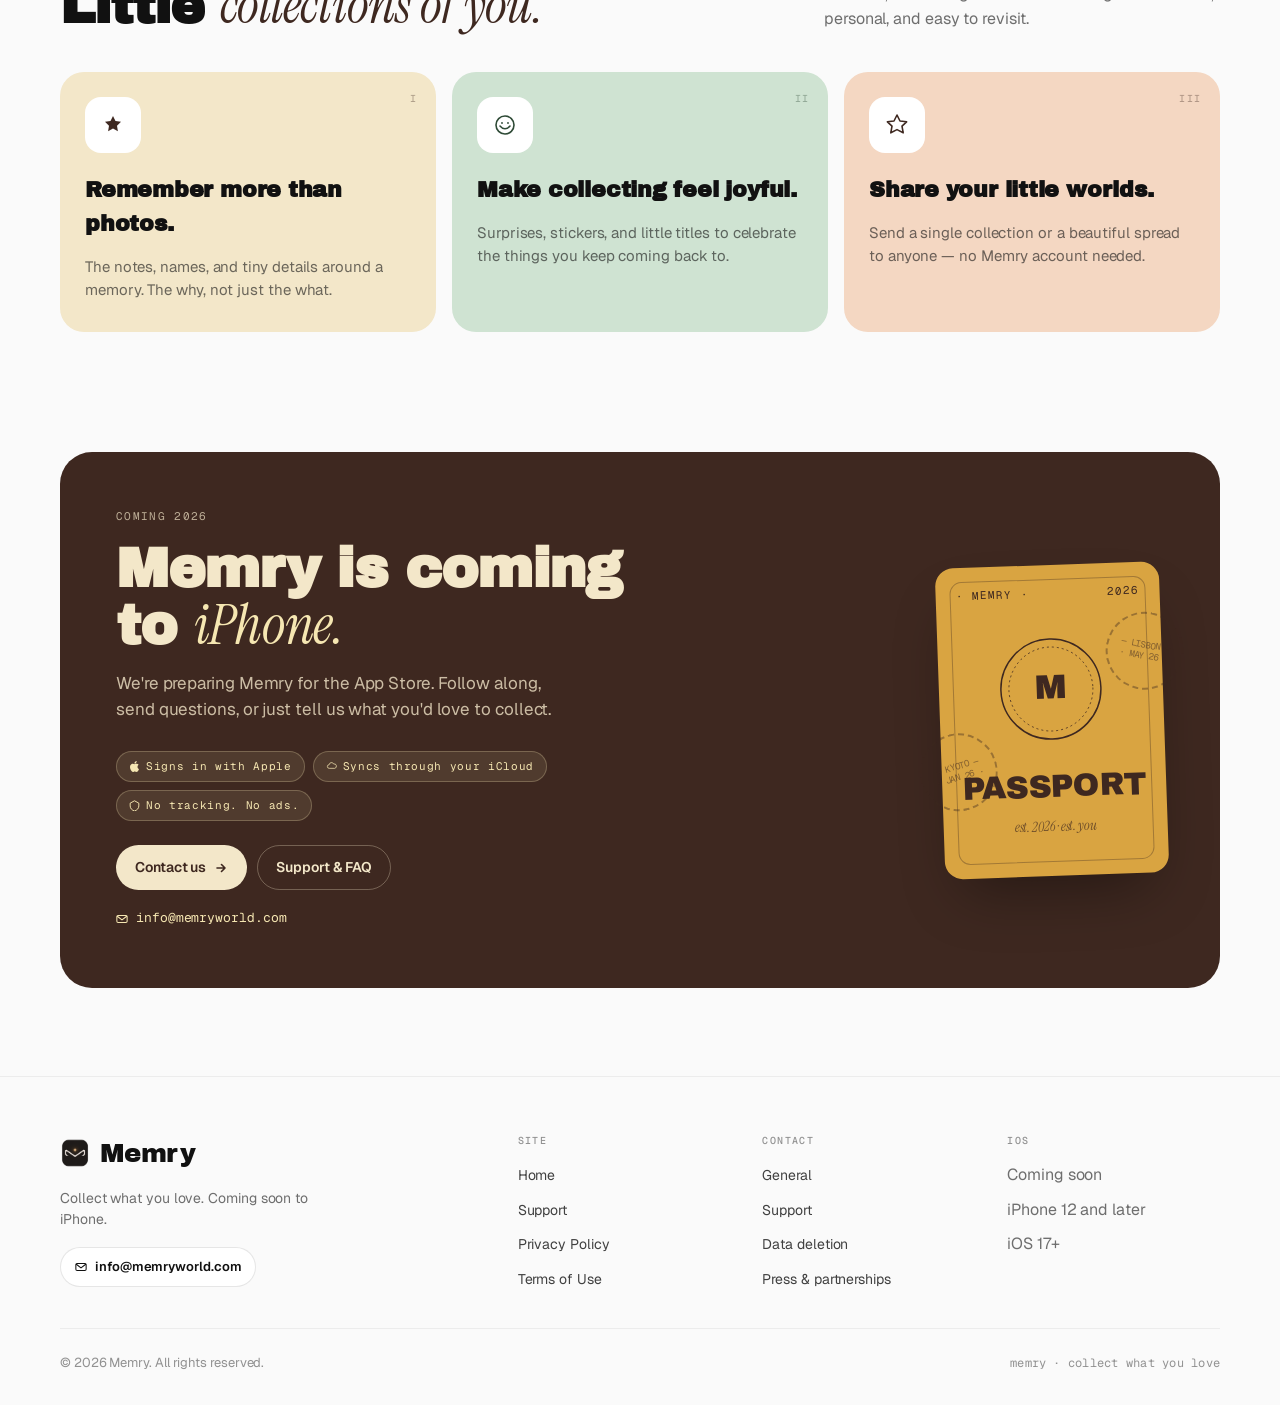
==== commit 5046d134: "Fix clipped Apple icon: use a path that actually fits its viewBox The previous Apple silhouette path" ====
--- a/index.html
+++ b/index.html
@@ -681,7 +681,7 @@
           <p>We're preparing Memry for the App Store. Follow along, send questions, or just tell us what you'd love to collect.</p>
           <div style="display:flex;flex-wrap:wrap;gap:8px;margin-bottom:24px;">
             <span style="display:inline-flex;align-items:center;gap:6px;font-family:'Geist Mono',monospace;font-size:11px;letter-spacing:0.06em;color:var(--butter);background:rgba(246,231,178,0.10);border:1px solid rgba(246,231,178,0.25);padding:6px 12px;border-radius:999px;">
-              <svg width="11" height="11" viewBox="0 0 24 24" fill="currentColor" aria-hidden="true"><path d="M16.365 1.43c0 1.14-.49 2.27-1.18 3.08-.74.9-1.99 1.57-2.99 1.54-.12-1.06.4-2.2 1.14-2.99.82-.88 2.12-1.57 3.03-1.63zM20.93 17.14c-.03-3.32 2.71-4.92 2.83-5-1.54-2.26-3.94-2.57-4.79-2.6-2.04-.21-3.98 1.2-5.02 1.2-1.03 0-2.62-1.17-4.32-1.14-2.22.03-4.28 1.29-5.43 3.27-2.32 4.02-.59 9.94 1.66 13.21 1.1 1.6 2.4 3.38 4.11 3.32 1.66-.07 2.29-1.06 4.3-1.06 2.01 0 2.57 1.06 4.32 1.03 1.78-.03 2.91-1.62 3.99-3.23 1.27-1.85 1.79-3.66 1.82-3.76-.04-.02-3.48-1.34-3.51-5.31z"/></svg>
+              <svg width="11" height="11" viewBox="0 0 16 16" fill="currentColor" aria-hidden="true"><path d="M11.182.008C11.148-.03 9.923.023 8.857 1.18c-1.066 1.156-.902 2.482-.878 2.516.024.034 1.52.087 2.475-1.258.955-1.345.762-2.391.728-2.43Zm3.314 11.733c-.048-.096-2.325-1.234-2.113-3.422.212-2.189 1.675-2.789 1.698-2.854.023-.065-.597-.79-1.254-1.157a3.692 3.692 0 0 0-1.563-.434c-.108-.003-.483-.095-1.254.116-.508.139-1.653.589-1.968.607-.316.018-1.256-.522-2.267-.665-.647-.125-1.333.131-1.824.328-.49.196-1.422.754-2.074 2.237-.652 1.482-.311 3.83-.067 4.56.244.729.625 1.924 1.273 2.796.576.984 1.34 1.667 1.659 1.899.319.232 1.219.386 1.843.067.502-.308 1.408-.485 1.766-.472.357.013 1.061.154 1.782.539.571.197 1.111.115 1.652-.105.541-.221 1.324-1.059 2.238-2.758.347-.79.505-1.217.473-1.282Z"/></svg>
               Signs in with Apple
             </span>
             <span style="display:inline-flex;align-items:center;gap:6px;font-family:'Geist Mono',monospace;font-size:11px;letter-spacing:0.06em;color:var(--butter);background:rgba(246,231,178,0.10);border:1px solid rgba(246,231,178,0.25);padding:6px 12px;border-radius:999px;">
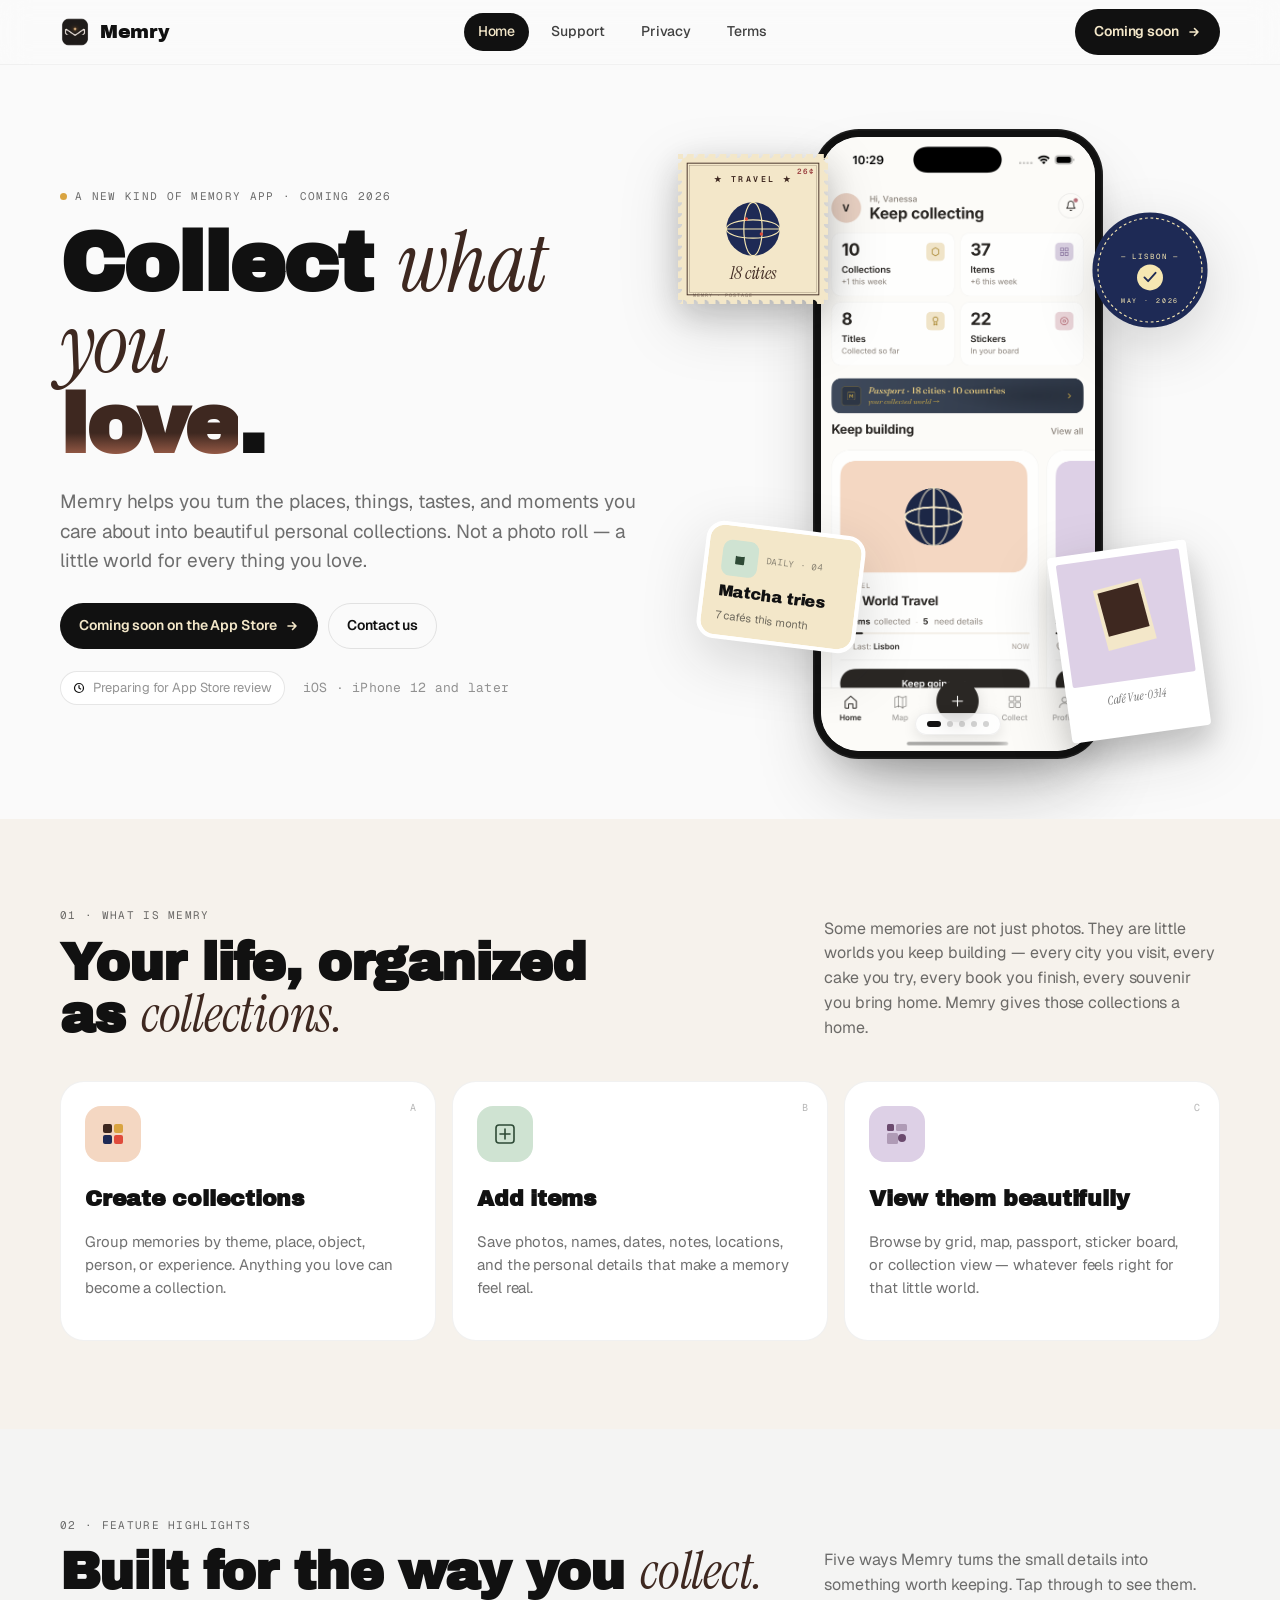
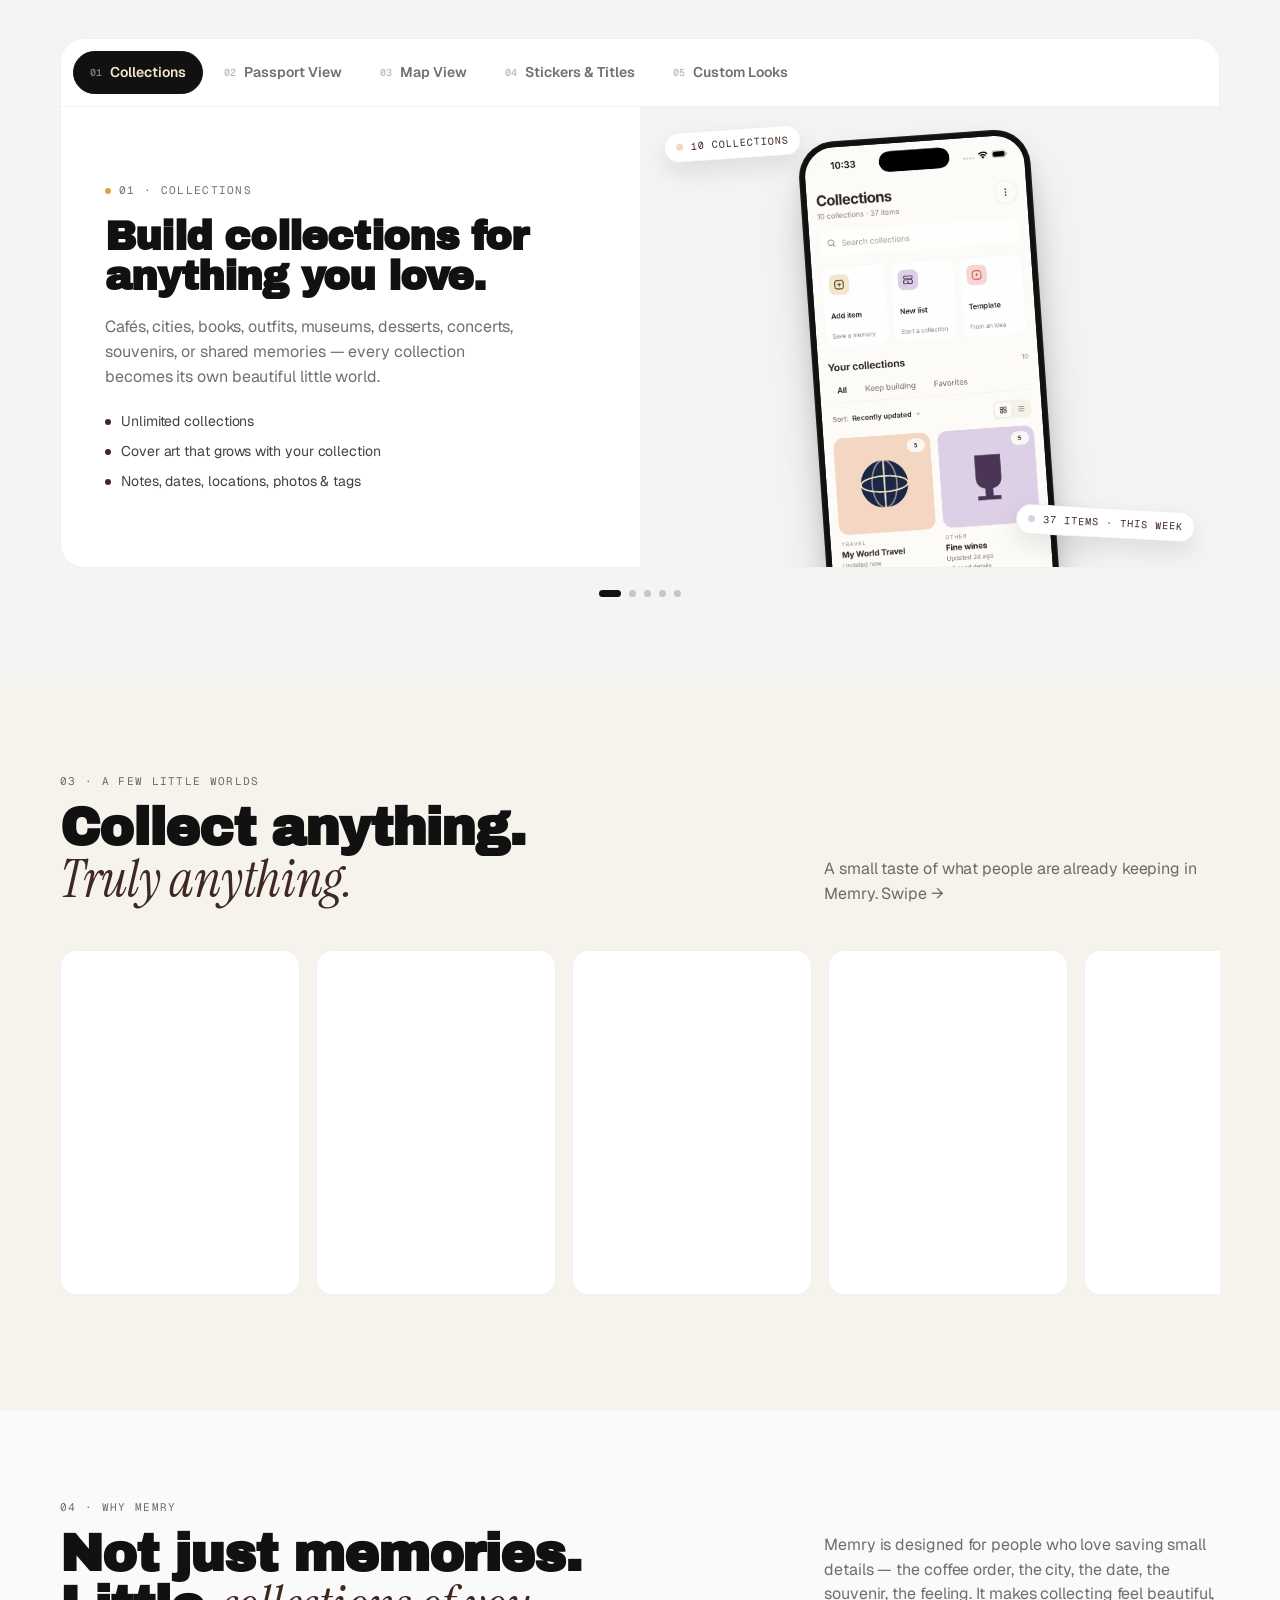
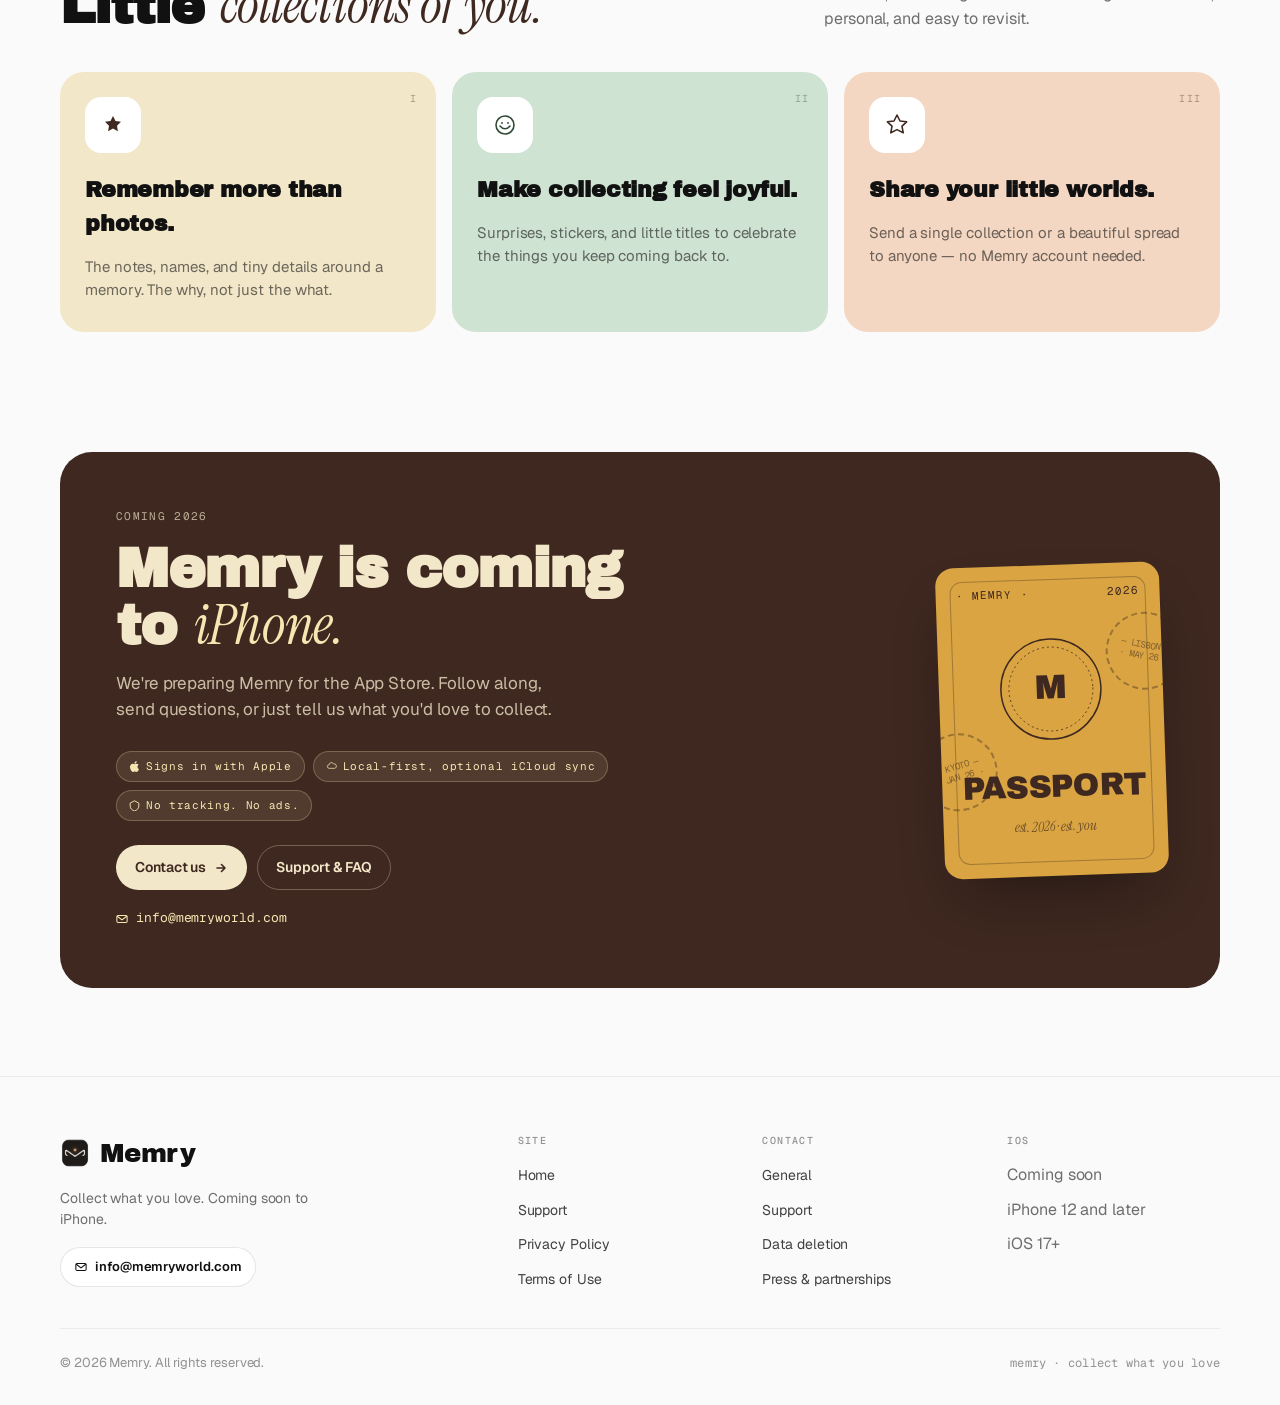
==== commit 8b08137b: "Reflect local-first storage model + split photos/camera/location coverage User clarified that data i" ====
--- a/index.html
+++ b/index.html
@@ -686,7 +686,7 @@
             </span>
             <span style="display:inline-flex;align-items:center;gap:6px;font-family:'Geist Mono',monospace;font-size:11px;letter-spacing:0.06em;color:var(--butter);background:rgba(246,231,178,0.10);border:1px solid rgba(246,231,178,0.25);padding:6px 12px;border-radius:999px;">
               <svg width="11" height="11" viewBox="0 0 24 24" fill="none"><path d="M7 16a4 4 0 010-8 5 5 0 019.6-1.5A4 4 0 0119 16H7z" stroke="currentColor" stroke-width="1.6"/></svg>
-              Syncs through your iCloud
+              Local-first, optional iCloud sync
             </span>
             <span style="display:inline-flex;align-items:center;gap:6px;font-family:'Geist Mono',monospace;font-size:11px;letter-spacing:0.06em;color:var(--butter);background:rgba(246,231,178,0.10);border:1px solid rgba(246,231,178,0.25);padding:6px 12px;border-radius:999px;">
               <svg width="11" height="11" viewBox="0 0 14 14" fill="none"><path d="M7 1l5.5 3v3.5c0 3.3-2.4 5.5-5.5 6.5C3.9 13 1.5 10.8 1.5 7.5V4L7 1z" stroke="currentColor" stroke-width="1.2"/></svg>
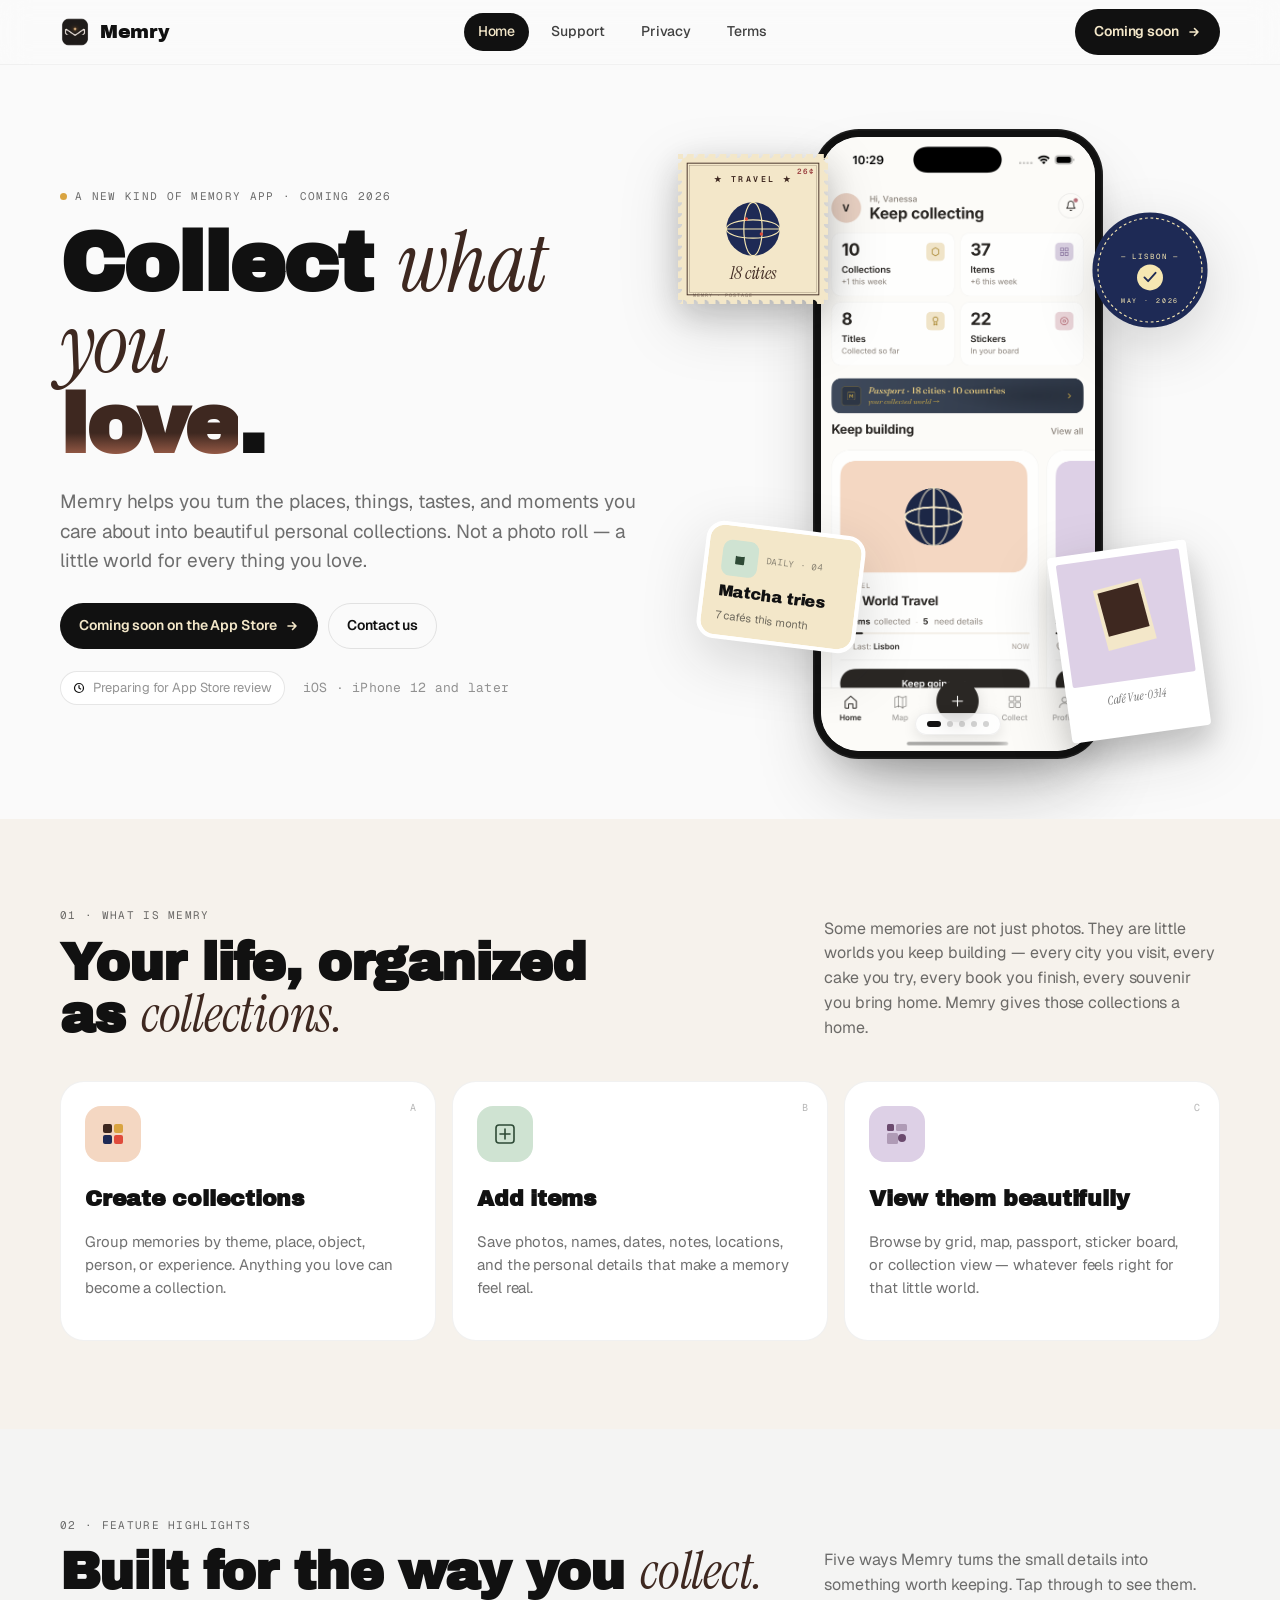
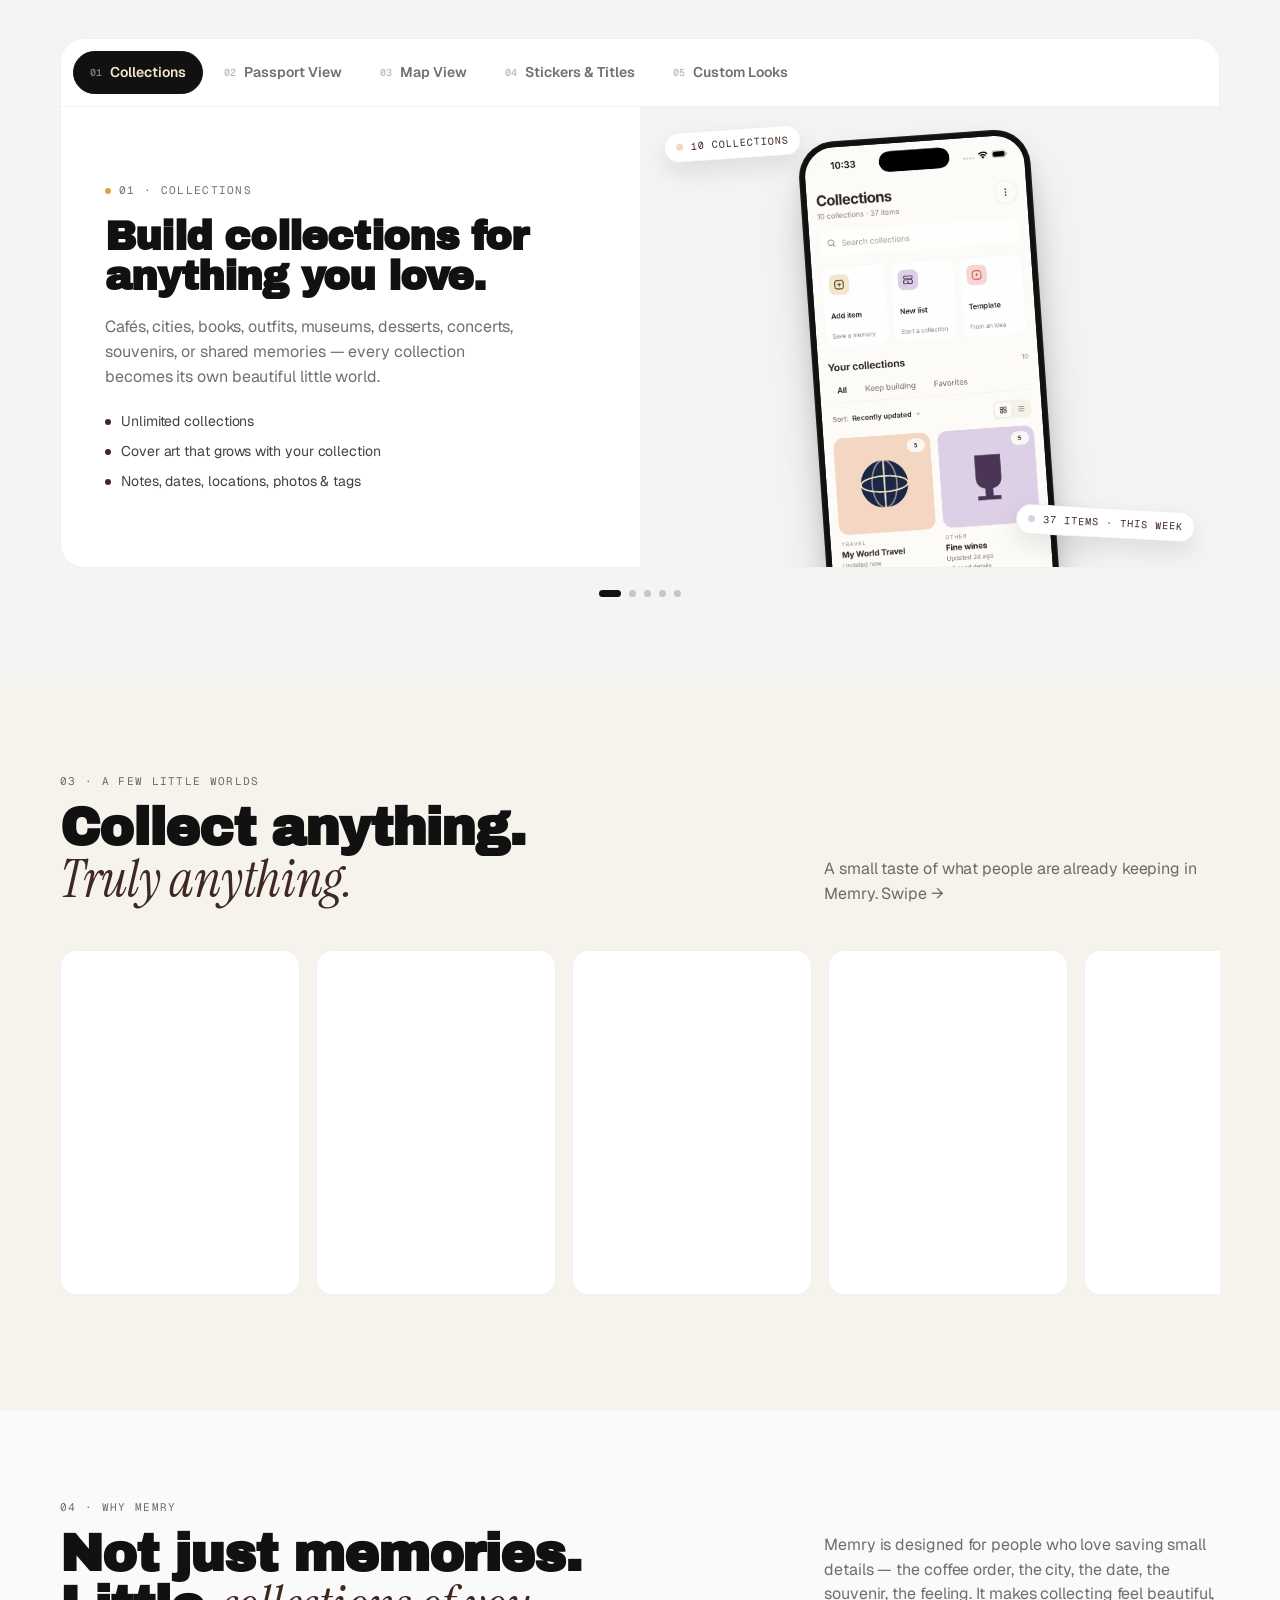
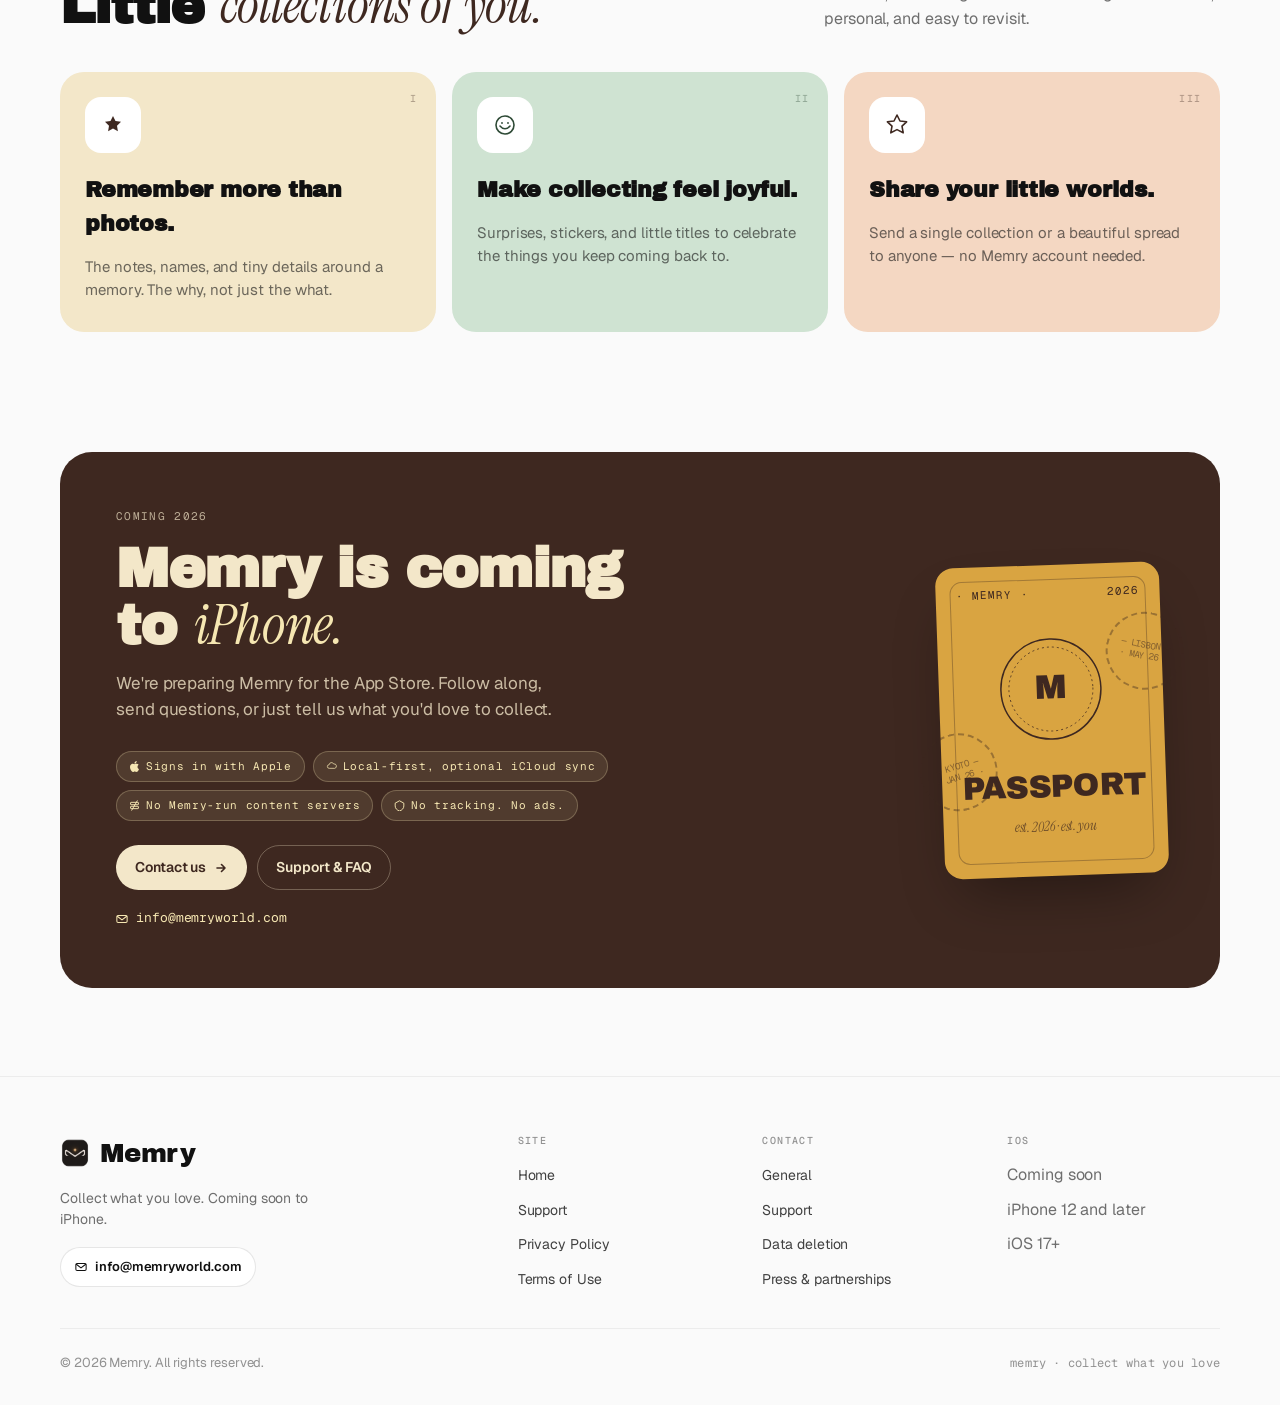
==== commit 163c1b95: "Rewrite Privacy + sync homepage/Support to match real data practices Reflects audit of actual Memry " ====
--- a/index.html
+++ b/index.html
@@ -689,6 +689,10 @@
               Local-first, optional iCloud sync
             </span>
             <span style="display:inline-flex;align-items:center;gap:6px;font-family:'Geist Mono',monospace;font-size:11px;letter-spacing:0.06em;color:var(--butter);background:rgba(246,231,178,0.10);border:1px solid rgba(246,231,178,0.25);padding:6px 12px;border-radius:999px;">
+              <svg width="11" height="11" viewBox="0 0 14 14" fill="none"><rect x="2" y="3" width="10" height="3" rx="0.6" stroke="currentColor" stroke-width="1.2"/><rect x="2" y="8" width="10" height="3" rx="0.6" stroke="currentColor" stroke-width="1.2"/><line x1="3.5" y1="13" x2="10.5" y2="1" stroke="currentColor" stroke-width="1.2" stroke-linecap="round"/></svg>
+              No Memry-run content servers
+            </span>
+            <span style="display:inline-flex;align-items:center;gap:6px;font-family:'Geist Mono',monospace;font-size:11px;letter-spacing:0.06em;color:var(--butter);background:rgba(246,231,178,0.10);border:1px solid rgba(246,231,178,0.25);padding:6px 12px;border-radius:999px;">
               <svg width="11" height="11" viewBox="0 0 14 14" fill="none"><path d="M7 1l5.5 3v3.5c0 3.3-2.4 5.5-5.5 6.5C3.9 13 1.5 10.8 1.5 7.5V4L7 1z" stroke="currentColor" stroke-width="1.2"/></svg>
               No tracking. No ads.
             </span>
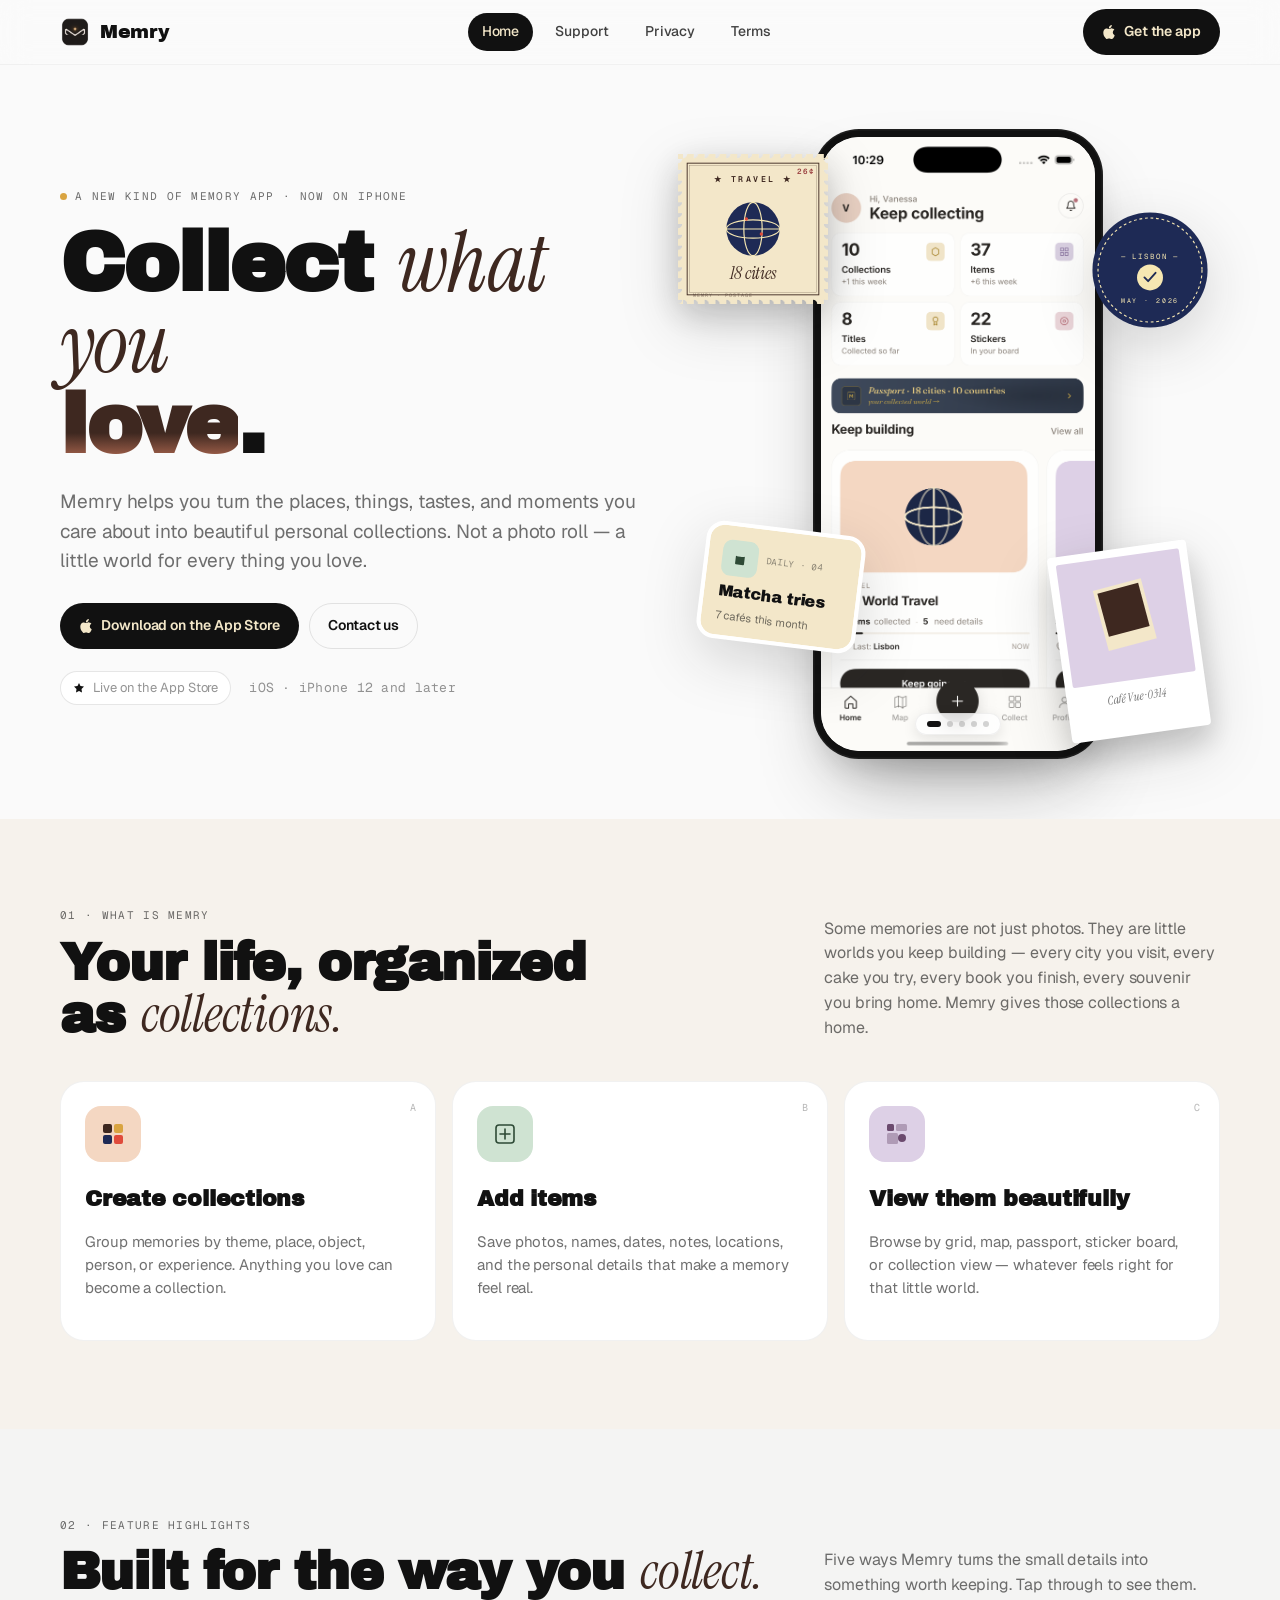
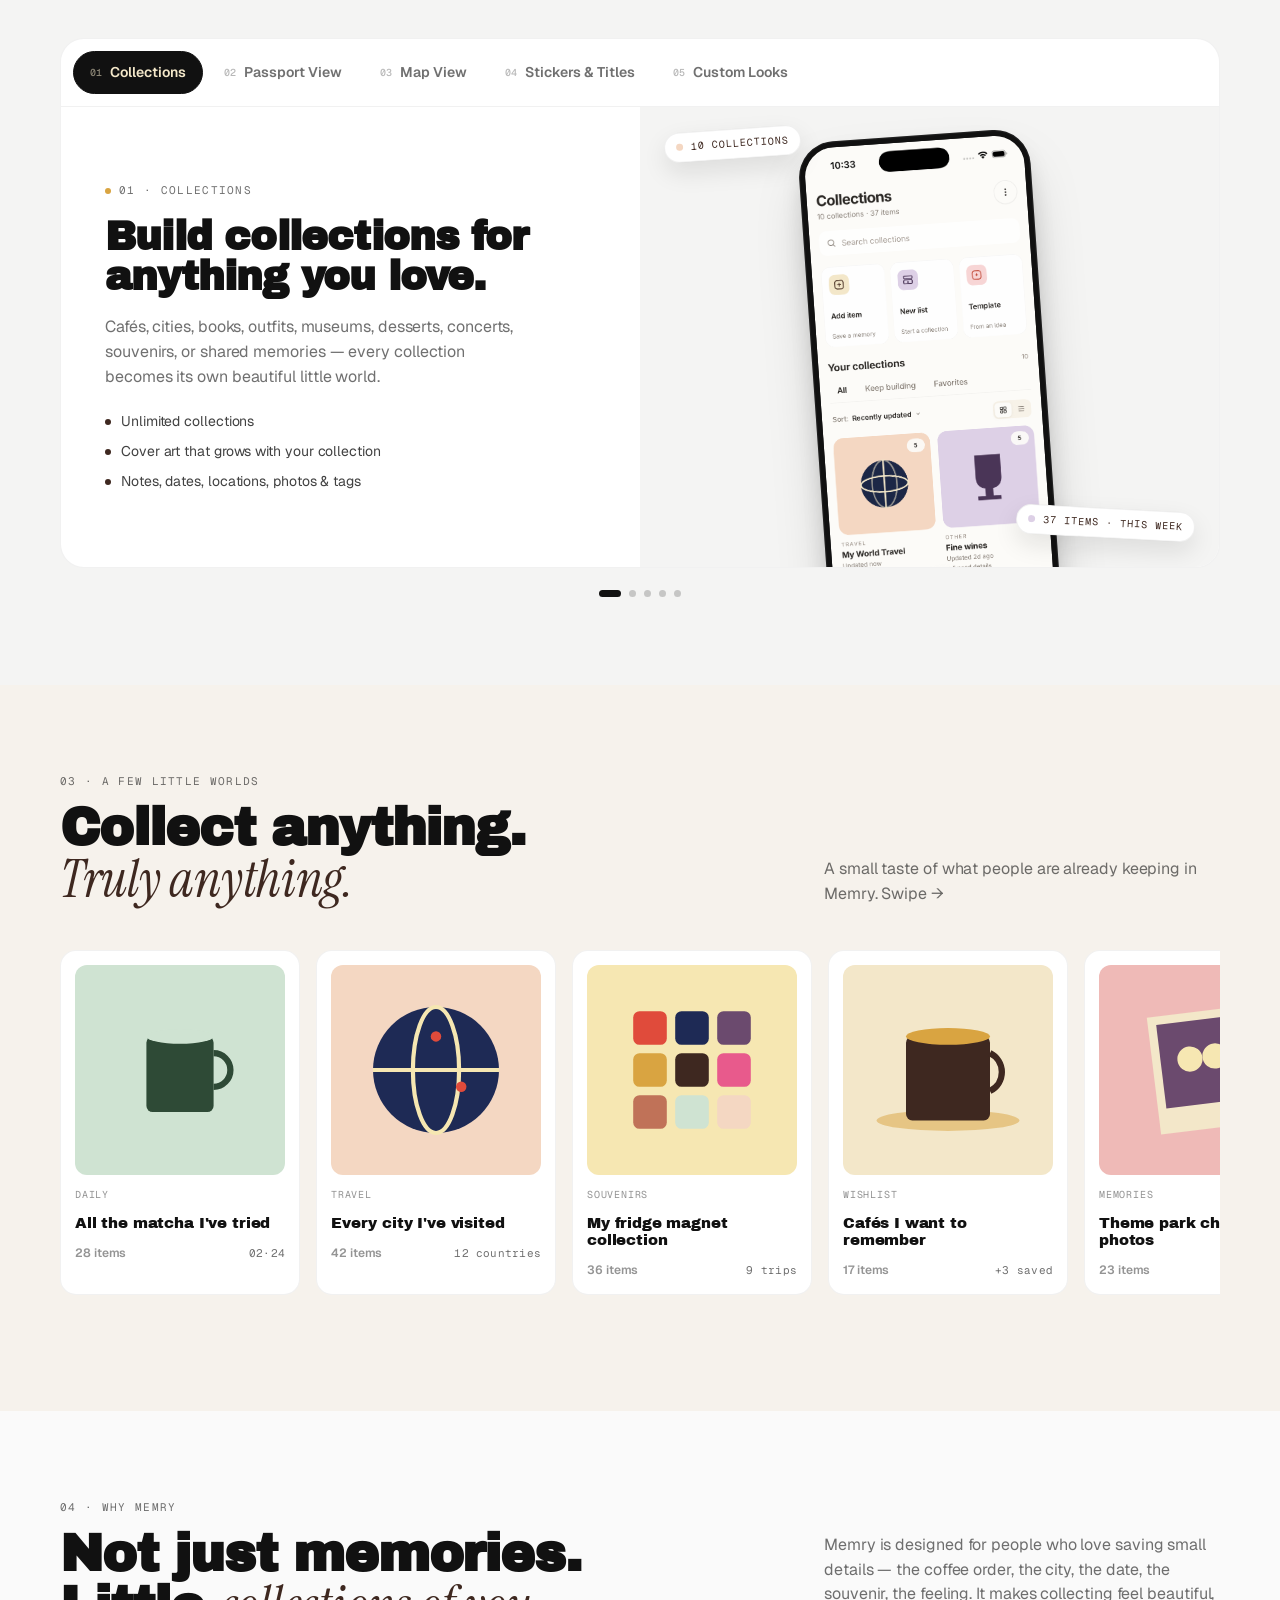
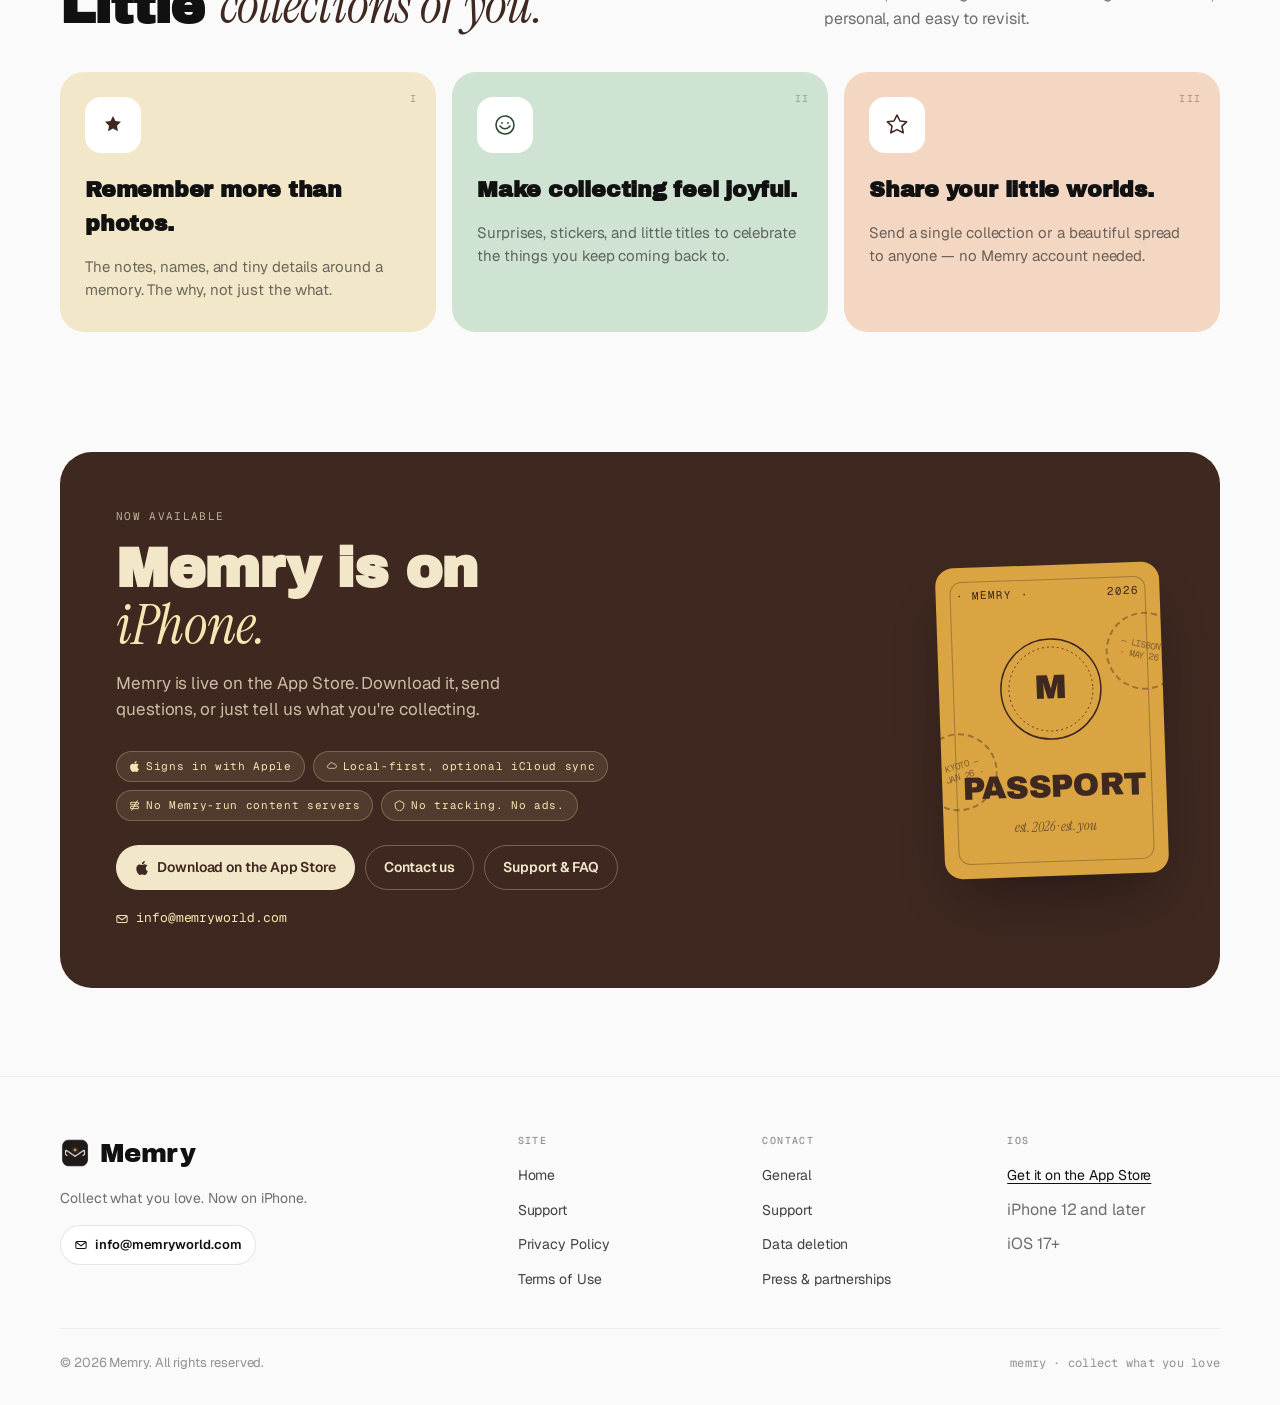
==== commit 5187eec4: "Site live: switch from "Coming soon" to App Store CTAs Memry shipped on the App Store at id 67751221" ====
--- a/index.html
+++ b/index.html
@@ -4,10 +4,11 @@
   <meta charset="utf-8"/>
   <meta name="viewport" content="width=device-width, initial-scale=1, viewport-fit=cover"/>
   <meta name="theme-color" content="#FAFAFA"/>
+  <meta name="apple-itunes-app" content="app-id=6775122126"/>
   <title>Memry · Collect what you love</title>
-  <meta name="description" content="Memry helps you turn the places, things, tastes, and moments you care about into beautiful personal collections. Coming soon on the App Store."/>
+  <meta name="description" content="Memry helps you turn the places, things, tastes, and moments you care about into beautiful personal collections. Now on the App Store."/>
   <meta property="og:title" content="Memry · Collect what you love"/>
-  <meta property="og:description" content="Turn the places, things, tastes, and moments you care about into beautiful collections."/>
+  <meta property="og:description" content="Turn the places, things, tastes, and moments you care about into beautiful collections. Now on the App Store."/>
   <meta property="og:type" content="website"/>
 
   <link rel="preconnect" href="https://fonts.googleapis.com"/>
@@ -37,8 +38,9 @@
     </nav>
 
     <div class="nav-desktop">
-      <a class="btn btn-primary" href="#launch">Coming soon
-        <svg width="14" height="14" viewBox="0 0 14 14" fill="none"><path d="M3 7h8M7.5 3.5L11 7l-3.5 3.5" stroke="currentColor" stroke-width="1.6" stroke-linecap="round" stroke-linejoin="round"/></svg>
+      <a class="btn btn-primary" href="https://apps.apple.com/us/app/memry-collect-your-world/id6775122126" target="_blank" rel="noopener">
+        <svg width="14" height="14" viewBox="0 0 16 16" fill="currentColor" aria-hidden="true"><path d="M11.182.008C11.148-.03 9.923.023 8.857 1.18c-1.066 1.156-.902 2.482-.878 2.516.024.034 1.52.087 2.475-1.258.955-1.345.762-2.391.728-2.43Zm3.314 11.733c-.048-.096-2.325-1.234-2.113-3.422.212-2.189 1.675-2.789 1.698-2.854.023-.065-.597-.79-1.254-1.157a3.692 3.692 0 0 0-1.563-.434c-.108-.003-.483-.095-1.254.116-.508.139-1.653.589-1.968.607-.316.018-1.256-.522-2.267-.665-.647-.125-1.333.131-1.824.328-.49.196-1.422.754-2.074 2.237-.652 1.482-.311 3.83-.067 4.56.244.729.625 1.924 1.273 2.796.576.984 1.34 1.667 1.659 1.899.319.232 1.219.386 1.843.067.502-.308 1.408-.485 1.766-.472.357.013 1.061.154 1.782.539.571.197 1.111.115 1.652-.105.541-.221 1.324-1.059 2.238-2.758.347-.79.505-1.217.473-1.282Z"/></svg>
+        Get the app
       </a>
     </div>
 
@@ -61,7 +63,10 @@
     <a href="/privacy">Privacy <span class="mono muted" style="font-size:11px;">03</span></a>
     <a href="/terms">Terms <span class="mono muted" style="font-size:11px;">04</span></a>
     <div class="cta">
-      <a class="btn btn-primary" href="#launch" style="justify-content:center;">Coming soon on the App Store</a>
+      <a class="btn btn-primary" href="https://apps.apple.com/us/app/memry-collect-your-world/id6775122126" target="_blank" rel="noopener" style="justify-content:center;">
+        <svg width="14" height="14" viewBox="0 0 16 16" fill="currentColor" aria-hidden="true"><path d="M11.182.008C11.148-.03 9.923.023 8.857 1.18c-1.066 1.156-.902 2.482-.878 2.516.024.034 1.52.087 2.475-1.258.955-1.345.762-2.391.728-2.43Zm3.314 11.733c-.048-.096-2.325-1.234-2.113-3.422.212-2.189 1.675-2.789 1.698-2.854.023-.065-.597-.79-1.254-1.157a3.692 3.692 0 0 0-1.563-.434c-.108-.003-.483-.095-1.254.116-.508.139-1.653.589-1.968.607-.316.018-1.256-.522-2.267-.665-.647-.125-1.333.131-1.824.328-.49.196-1.422.754-2.074 2.237-.652 1.482-.311 3.83-.067 4.56.244.729.625 1.924 1.273 2.796.576.984 1.34 1.667 1.659 1.899.319.232 1.219.386 1.843.067.502-.308 1.408-.485 1.766-.472.357.013 1.061.154 1.782.539.571.197 1.111.115 1.652-.105.541-.221 1.324-1.059 2.238-2.758.347-.79.505-1.217.473-1.282Z"/></svg>
+        Download on the App Store
+      </a>
       <a class="btn btn-ghost" href="mailto:info@memryworld.com" style="justify-content:center;">Contact us</a>
     </div>
   </div>
@@ -75,7 +80,7 @@
     <div class="grid">
 
       <div class="hero-copy" data-reveal>
-        <div class="eyebrow"><span class="dot"></span> A new kind of memory app · Coming 2026</div>
+        <div class="eyebrow"><span class="dot"></span> A new kind of memory app · Now on iPhone</div>
 
         <h1 class="headline">
           Collect <span class="serif">what you</span><br/><span class="word-cycle" data-cycle aria-live="polite"><span class="word-cur">love</span><span class="word-nxt" aria-hidden="true"></span><em class="word-period">.</em></span>
@@ -86,17 +91,17 @@
         </p>
 
         <div class="cta-row">
-          <a class="btn btn-primary" href="#launch" data-magnet>
-            Coming soon on the App Store
-            <svg width="14" height="14" viewBox="0 0 14 14" fill="none"><path d="M3 7h8M7.5 3.5L11 7l-3.5 3.5" stroke="currentColor" stroke-width="1.6" stroke-linecap="round" stroke-linejoin="round"/></svg>
+          <a class="btn btn-primary" href="https://apps.apple.com/us/app/memry-collect-your-world/id6775122126" target="_blank" rel="noopener" data-magnet>
+            <svg width="14" height="14" viewBox="0 0 16 16" fill="currentColor" aria-hidden="true"><path d="M11.182.008C11.148-.03 9.923.023 8.857 1.18c-1.066 1.156-.902 2.482-.878 2.516.024.034 1.52.087 2.475-1.258.955-1.345.762-2.391.728-2.43Zm3.314 11.733c-.048-.096-2.325-1.234-2.113-3.422.212-2.189 1.675-2.789 1.698-2.854.023-.065-.597-.79-1.254-1.157a3.692 3.692 0 0 0-1.563-.434c-.108-.003-.483-.095-1.254.116-.508.139-1.653.589-1.968.607-.316.018-1.256-.522-2.267-.665-.647-.125-1.333.131-1.824.328-.49.196-1.422.754-2.074 2.237-.652 1.482-.311 3.83-.067 4.56.244.729.625 1.924 1.273 2.796.576.984 1.34 1.667 1.659 1.899.319.232 1.219.386 1.843.067.502-.308 1.408-.485 1.766-.472.357.013 1.061.154 1.782.539.571.197 1.111.115 1.652-.105.541-.221 1.324-1.059 2.238-2.758.347-.79.505-1.217.473-1.282Z"/></svg>
+            Download on the App Store
           </a>
           <a class="btn btn-ghost" href="mailto:info@memryworld.com" data-magnet>Contact us</a>
         </div>
 
         <div class="tiny-meta">
           <span class="pill">
-            <svg width="12" height="12" viewBox="0 0 12 12" fill="none"><circle cx="6" cy="6" r="4.5" stroke="#111" stroke-width="1.2"/><path d="M6 3.5V6l1.6 1" stroke="#111" stroke-width="1.2" stroke-linecap="round"/></svg>
-            Preparing for App Store review
+            <svg width="12" height="12" viewBox="0 0 12 12" fill="none"><path d="M6 1l1.5 3 3.5.5-2.5 2.5.5 3.5L6 9l-3 1.5.5-3.5L1 4.5 4.5 4z" fill="#111"/></svg>
+            Live on the App Store
           </span>
           <span class="mono">iOS · iPhone 12 and later</span>
         </div>
@@ -676,9 +681,9 @@
     <div class="launch" data-reveal>
       <div class="grid">
         <div>
-          <div class="eyebrow" style="color:rgba(243,231,201,0.7);margin-bottom:16px;">Coming 2026</div>
-          <h2>Memry is coming <br/>to <span class="serif">iPhone.</span></h2>
-          <p>We're preparing Memry for the App Store. Follow along, send questions, or just tell us what you'd love to collect.</p>
+          <div class="eyebrow" style="color:rgba(243,231,201,0.7);margin-bottom:16px;">Now available</div>
+          <h2>Memry is on <br/><span class="serif">iPhone.</span></h2>
+          <p>Memry is live on the App Store. Download it, send questions, or just tell us what you're collecting.</p>
           <div style="display:flex;flex-wrap:wrap;gap:8px;margin-bottom:24px;">
             <span style="display:inline-flex;align-items:center;gap:6px;font-family:'Geist Mono',monospace;font-size:11px;letter-spacing:0.06em;color:var(--butter);background:rgba(246,231,178,0.10);border:1px solid rgba(246,231,178,0.25);padding:6px 12px;border-radius:999px;">
               <svg width="11" height="11" viewBox="0 0 16 16" fill="currentColor" aria-hidden="true"><path d="M11.182.008C11.148-.03 9.923.023 8.857 1.18c-1.066 1.156-.902 2.482-.878 2.516.024.034 1.52.087 2.475-1.258.955-1.345.762-2.391.728-2.43Zm3.314 11.733c-.048-.096-2.325-1.234-2.113-3.422.212-2.189 1.675-2.789 1.698-2.854.023-.065-.597-.79-1.254-1.157a3.692 3.692 0 0 0-1.563-.434c-.108-.003-.483-.095-1.254.116-.508.139-1.653.589-1.968.607-.316.018-1.256-.522-2.267-.665-.647-.125-1.333.131-1.824.328-.49.196-1.422.754-2.074 2.237-.652 1.482-.311 3.83-.067 4.56.244.729.625 1.924 1.273 2.796.576.984 1.34 1.667 1.659 1.899.319.232 1.219.386 1.843.067.502-.308 1.408-.485 1.766-.472.357.013 1.061.154 1.782.539.571.197 1.111.115 1.652-.105.541-.221 1.324-1.059 2.238-2.758.347-.79.505-1.217.473-1.282Z"/></svg>
@@ -698,10 +703,11 @@
             </span>
           </div>
           <div style="display:flex;flex-wrap:wrap;gap:10px;">
-            <a class="btn btn-cream" href="mailto:info@memryworld.com">
-              Contact us
-              <svg width="14" height="14" viewBox="0 0 14 14" fill="none"><path d="M3 7h8M7.5 3.5L11 7l-3.5 3.5" stroke="currentColor" stroke-width="1.6" stroke-linecap="round" stroke-linejoin="round"/></svg>
+            <a class="btn btn-cream" href="https://apps.apple.com/us/app/memry-collect-your-world/id6775122126" target="_blank" rel="noopener">
+              <svg width="14" height="14" viewBox="0 0 16 16" fill="currentColor" aria-hidden="true"><path d="M11.182.008C11.148-.03 9.923.023 8.857 1.18c-1.066 1.156-.902 2.482-.878 2.516.024.034 1.52.087 2.475-1.258.955-1.345.762-2.391.728-2.43Zm3.314 11.733c-.048-.096-2.325-1.234-2.113-3.422.212-2.189 1.675-2.789 1.698-2.854.023-.065-.597-.79-1.254-1.157a3.692 3.692 0 0 0-1.563-.434c-.108-.003-.483-.095-1.254.116-.508.139-1.653.589-1.968.607-.316.018-1.256-.522-2.267-.665-.647-.125-1.333.131-1.824.328-.49.196-1.422.754-2.074 2.237-.652 1.482-.311 3.83-.067 4.56.244.729.625 1.924 1.273 2.796.576.984 1.34 1.667 1.659 1.899.319.232 1.219.386 1.843.067.502-.308 1.408-.485 1.766-.472.357.013 1.061.154 1.782.539.571.197 1.111.115 1.652-.105.541-.221 1.324-1.059 2.238-2.758.347-.79.505-1.217.473-1.282Z"/></svg>
+              Download on the App Store
             </a>
+            <a class="btn btn-outline" href="mailto:info@memryworld.com">Contact us</a>
             <a class="btn btn-outline" href="/support">Support &amp; FAQ</a>
           </div>
           <a class="email" href="mailto:info@memryworld.com">
@@ -740,7 +746,7 @@
           <img class="logo-mark" src="/assets/icon.png" alt="" width="30" height="30"/>
           <span class="word">Memry</span>
         </div>
-        <p>Collect what you love. Coming soon to iPhone.</p>
+        <p>Collect what you love. Now on iPhone.</p>
         <a class="btn btn-soft" href="mailto:info@memryworld.com" style="font-size:13px;padding:9px 14px;">
           <svg width="12" height="12" viewBox="0 0 14 14" fill="none"><rect x="1" y="3" width="12" height="8" rx="1.5" stroke="currentColor" stroke-width="1.2"/><path d="M1.5 3.8L7 8l5.5-4.2" stroke="currentColor" stroke-width="1.2" stroke-linecap="round"/></svg>
           info@memryworld.com
@@ -770,7 +776,7 @@
       <div>
         <h4>iOS</h4>
         <ul>
-          <li><span class="muted">Coming soon</span></li>
+          <li><a href="https://apps.apple.com/us/app/memry-collect-your-world/id6775122126" target="_blank" rel="noopener" class="muted" style="color:var(--ink);text-decoration:underline;text-underline-offset:3px;">Get it on the App Store</a></li>
           <li><span class="muted">iPhone 12 and later</span></li>
           <li><span class="muted">iOS 17+</span></li>
         </ul>
